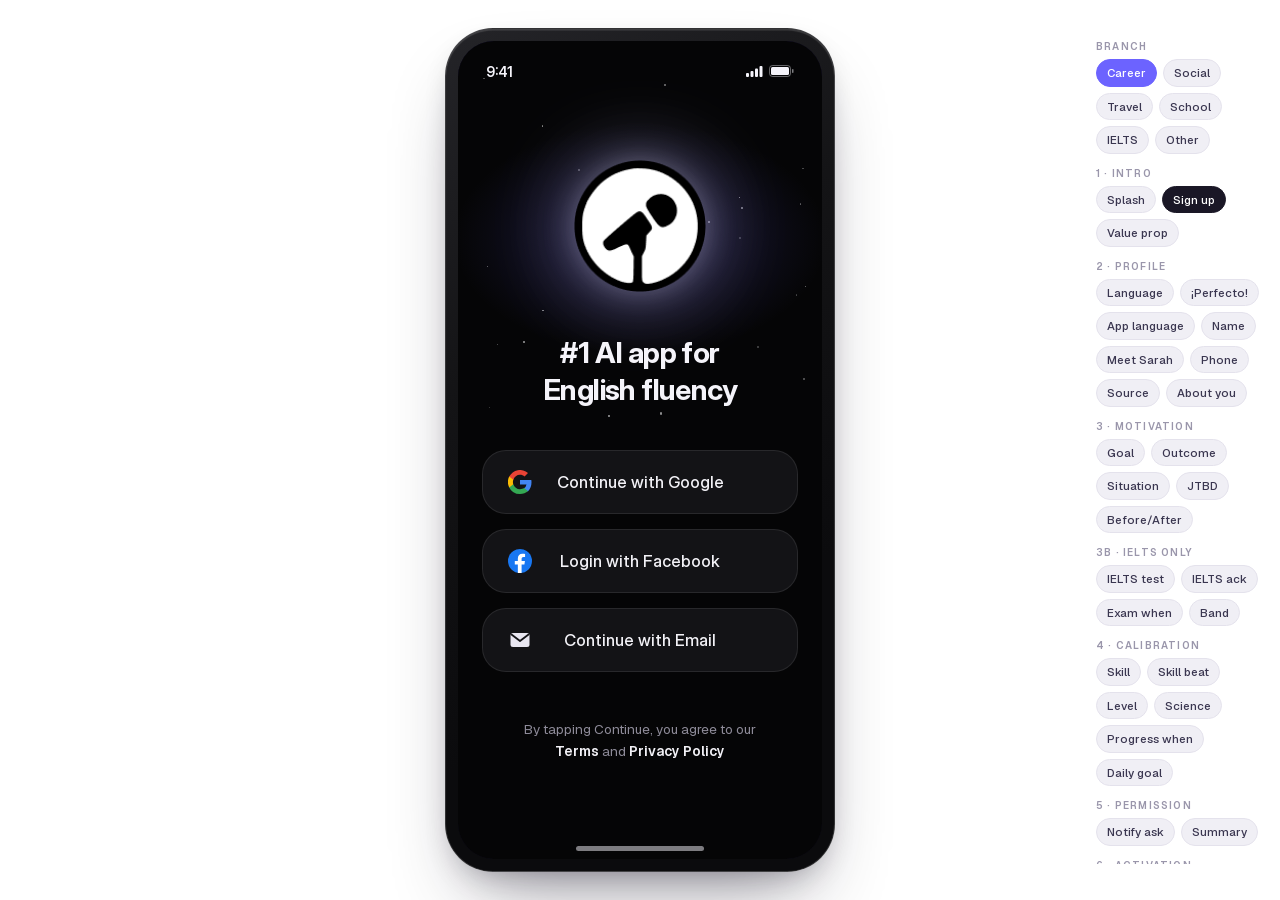
==== index.html @ 49472923 "Add an analysing state for the 5-8s the scoring call takes Impromptu users jumped from the recording" ====
<!DOCTYPE html>
<html lang="en">
<head>
<meta charset="UTF-8">
<meta name="viewport" content="width=device-width, initial-scale=1.0">
<title>Stimuler · Onboarding</title>
<link rel="stylesheet" href="tokens.css">
<style>
/* ================= page + phone shell ================= */
html,body{height:100%;}
body{font-family:var(--font-body);background:#FFFFFF;color:var(--text-hi);display:flex;align-items:center;justify-content:center;min-height:100dvh;padding:22px;-webkit-font-smoothing:antialiased;}
.phone{width:390px;max-width:100%;aspect-ratio:390/844;display:flex;}
.bezel{position:relative;flex:1;background:linear-gradient(150deg,#242428,#141416 34%,#0B0B0D 70%);border:1px solid rgba(255,255,255,.16);border-radius:48px;padding:12px;box-shadow:inset 0 1.5px 1px rgba(255,255,255,.14),0 40px 80px -30px rgba(15,12,30,.45),0 12px 30px -12px rgba(15,12,30,.3);display:flex;overflow:hidden;}
.app{position:relative;flex:1;border-radius:36px;overflow:hidden;background:#0D0B16;}
.app::before{content:"";position:absolute;inset:0;z-index:0;background:radial-gradient(130% 46% at 50% -8%, rgba(108,99,255,.2), transparent 55%),radial-gradient(120% 55% at 50% 112%, rgba(64,53,140,.16), transparent 62%),linear-gradient(180deg,#16122A,#120F22 40%,#0D0B16 100%);}

/* full-screen emotional wash */
@property --wash{syntax:'<color>';inherits:true;initial-value:transparent;}
.app-tint{position:absolute;inset:0;z-index:1;pointer-events:none;opacity:0;--wash:transparent;background:radial-gradient(140% 100% at 50% 30%, var(--wash) 0%, transparent 74%);transition:opacity .6s var(--ease-out),--wash .55s var(--ease-out);}
.app-tint.show{opacity:1;}

/* Aurora · slow-drifting glow blobs behind every screen (indigo family only) */
.aurora{position:absolute;inset:0;z-index:0;overflow:hidden;pointer-events:none;transition:opacity .7s var(--ease-out);}
.app.quiet-bg .aurora{opacity:.28;}
.app.quiet-bg .aurora i{animation-play-state:paused;}
.app.quiet-bg .app-tint{opacity:0!important;}
.aurora i{position:absolute;border-radius:50%;filter:blur(64px);will-change:transform;}
.aurora i:nth-child(1){width:390px;height:390px;left:-130px;top:-100px;background:radial-gradient(circle,rgba(108,99,255,.46),rgba(108,99,255,0) 70%);animation:aur-a 17s ease-in-out infinite alternate;}
.aurora i:nth-child(2){width:350px;height:350px;right:-150px;top:120px;background:radial-gradient(circle,rgba(83,72,232,.46),rgba(83,72,232,0) 70%);animation:aur-b 21s ease-in-out infinite alternate;}
.aurora i:nth-child(3){width:340px;height:340px;left:-140px;top:420px;background:radial-gradient(circle,rgba(155,127,232,.32),rgba(155,127,232,0) 70%);animation:aur-c 25s ease-in-out infinite alternate;}
.aurora i:nth-child(4){width:380px;height:380px;right:-130px;bottom:-160px;background:radial-gradient(circle,rgba(110,143,216,.34),rgba(110,143,216,0) 70%);animation:aur-d 29s ease-in-out infinite alternate;}
@keyframes aur-a{to{transform:translate(95px,180px) scale(1.15)}}
@keyframes aur-b{to{transform:translate(-85px,220px) scale(1.12)}}
@keyframes aur-c{to{transform:translate(130px,-120px) scale(1.2)}}
@keyframes aur-d{to{transform:translate(-100px,-170px) scale(1.16)}}

/* Sarah video band · shared, sits above screens on question steps */
/* video stays fixed; the gradient edge sweeps up to swallow it (exit) or down to reveal it (enter) */
.sarah-band{position:absolute;top:0;left:0;right:0;height:212px;z-index:4;pointer-events:none;
  -webkit-mask-image:linear-gradient(180deg,#000 0%,#000 13%,rgba(0,0,0,.55) 24%,rgba(0,0,0,.18) 32%,transparent 38%);mask-image:linear-gradient(180deg,#000 0%,#000 13%,rgba(0,0,0,.55) 24%,rgba(0,0,0,.18) 32%,transparent 38%);
  -webkit-mask-size:100% 300%;mask-size:100% 300%;
  -webkit-mask-position:0 62%;mask-position:0 62%;
  transition:-webkit-mask-position .9s cubic-bezier(.45,.08,.2,1) .05s,mask-position .9s cubic-bezier(.45,.08,.2,1) .05s;}
.app.sarah-on .sarah-band{-webkit-mask-position:0 0;mask-position:0 0;}
.app:not(.sarah-on) .sarah-band{z-index:1;}
.app.band-off .sarah-band{opacity:0;transition:opacity .28s var(--ease-out);}
.sarah-band video{position:absolute;inset:0;width:100%;height:100%;object-fit:cover;object-position:50% 30%;transition:opacity .4s var(--ease-out);}
.sarah-band #svWrite{opacity:0;}
.sarah-band.writing #svWrite{opacity:1;}
.fs.has-sarah{padding-top:212px;}

.backbtn{position:absolute;top:54px;left:16px;z-index:70;width:36px;height:36px;border-radius:50%;
  background:rgba(9,7,18,.5);border:1px solid rgba(255,255,255,.22);display:grid;place-items:center;color:#EDECF4;
  backdrop-filter:blur(12px);-webkit-backdrop-filter:blur(12px);transition:transform var(--dur-fast) var(--ease-out);}
.backbtn svg{width:18px;height:18px;}
/* room for the back button on screens without Sarah's band above the content */
#app.back-on .fs:not(.has-sarah){padding-top:98px;}
#app.back-on #ack .ack-head{margin-top:92px;}
#app.back-on #plan{padding:0;}          /* the scroll container owns the clearance, not the section */
#app.back-on #plan .plan-scroll{padding-top:104px;}
.backbtn:active{transform:scale(.9);}
.statusbar{position:absolute;top:0;left:0;right:0;height:46px;z-index:40;display:flex;align-items:center;justify-content:space-between;padding:14px 28px 0;font-family:var(--font-display);font-weight:600;font-size:14px;pointer-events:none;color:var(--text-hi);}
.sb-r{display:flex;align-items:center;gap:6px;}
.home-ind{position:absolute;bottom:8px;left:50%;transform:translateX(-50%);width:128px;height:5px;border-radius:3px;background:rgba(245,244,250,.5);z-index:40;}

/* ================= screen router ================= */
.screen{position:absolute;inset:0;z-index:2;display:flex;flex-direction:column;padding:58px 26px 30px;opacity:0;transform:scale(.992);pointer-events:none;transition:opacity .5s var(--ease-out),transform .5s var(--ease-out);overflow:hidden;}
.screen.is-active{opacity:1;transform:scale(1);pointer-events:auto;z-index:3;}
.screen.is-past{opacity:0;transform:scale(1.008);transition-duration:.28s;}
#bridge.is-active > *{animation:rise .55s var(--ease-out) both;}
#bridge.is-active > *:nth-child(2){animation-delay:.08s}
@keyframes rise{from{opacity:0;transform:translateY(16px)}to{opacity:1;transform:translateY(0)}}
.grow{flex:1;}
.cta{display:flex;flex-direction:column;gap:10px;}

/* ================= HERO: video splash → text beats → get-started ================= */
#hero{padding:0;}
.splash-vid{position:absolute;inset:0;z-index:20;background:#000;transition:opacity .55s var(--ease-out);}
.splash-vid video{width:100%;height:100%;object-fit:cover;display:block;}
.splash-vid .wm-patch{position:absolute;left:0;right:0;bottom:0;height:12%;background:#000;}
.splash-vid.gone{opacity:0;pointer-events:none;}

/* text beats */
.beat{position:absolute;inset:0;z-index:6;display:flex;align-items:center;justify-content:center;padding:0 34px;text-align:center;pointer-events:none;}
.beat p{font-family:var(--font-display);font-weight:600;font-size:26px;line-height:1.3;letter-spacing:-.02em;color:var(--text-hi);text-wrap:balance;}
.beat .w{display:inline-block;opacity:0;filter:blur(6px);transform:translateY(14px);}
.beat.play .w{animation:wIn .58s var(--ease-out) forwards;}
.beat.out .w{animation:wOut .44s var(--ease-out) forwards;}
@keyframes wIn{to{opacity:1;filter:blur(0);transform:translateY(0)}}
@keyframes wOut{from{opacity:1;filter:blur(0);transform:translateY(0)}to{opacity:0;filter:blur(5px);transform:translateY(-9px)}}
.beat .soft{color:var(--text-mid);}
.beat .em{color:var(--indigo-300);}

/* get-started — Brainrot two-zone sectioning, dark-mode:
   atmosphere (feature-tinted glow) above · elevated curved sheet below,
   split by a curved horizon with a feature-colored rim light */
.gs{position:absolute;inset:0;z-index:5;display:flex;flex-direction:column;align-items:center;padding:52px 0 0;opacity:0;pointer-events:none;transition:opacity .3s var(--ease-out);}
.gs.on{opacity:1;pointer-events:auto;}
.gs > *{opacity:0;transform:translateY(18px);transition:opacity .5s var(--ease-out),transform .55s var(--ease-out);}
.gs.on > *{opacity:1;transform:translateY(0);}
.gs.on > *:nth-child(2){transition-delay:.09s}
.gs-demo{flex:1;min-height:0;width:100%;display:grid;align-items:start;justify-items:center;padding:6px 26px 0;position:relative;z-index:3;margin-bottom:-16px;}
.orbit{position:relative;height:100%;max-height:400px;aspect-ratio:886/1812;}
/* each prototype rides the horizon's circle: pivot far below = semicircular sweep */
.orbit .vwrap{position:absolute;inset:0;border-radius:30px;overflow:hidden;background:#000;
  box-shadow:0 34px 48px -18px rgba(0,0,0,.9),0 0 54px -14px var(--indigo-glow);
  transform-origin:50% 330%;
  transform:rotate(15deg);opacity:0;
  transition:transform .62s var(--ease-out),opacity .45s var(--ease-out);
  will-change:transform,opacity;}
.orbit .vwrap.on{transform:rotate(0);opacity:1;}
.orbit .vwrap.off{transform:rotate(-15deg);opacity:0;}
.orbit video{position:absolute;inset:0;width:100%;height:100%;object-fit:cover;}
/* the grounded sheet — taller, embracing the mockup */
.gs-sheet{position:relative;width:100%;z-index:2;min-height:308px;padding:34px 26px 46px;display:flex;flex-direction:column;align-items:center;}
.gs-sheet .curve{position:absolute;left:-14%;right:-14%;top:0;bottom:0;z-index:-1;
  border-radius:50% 50% 0 0 / 108px 108px 0 0;
  background:linear-gradient(180deg,#1C1828 0%,#141020 46%,#0E0B18 100%);
  border-top:1px solid var(--rim,rgba(139,132,255,.4));
  box-shadow:0 -30px 70px -26px var(--rimglow,rgba(108,99,255,.3));
  transition:border-color .5s var(--ease-out),box-shadow .5s var(--ease-out);
  will-change:transform;}
.gs-sheet.pulse .curve{animation:curveDip .65s var(--ease-out);}
@keyframes curveDip{0%{transform:translateY(0)}38%{transform:translateY(13px)}100%{transform:translateY(0)}}
.gs-dots{display:flex;gap:6px;justify-content:center;margin-bottom:16px;}
.gs-dots .dot{width:7px;height:7px;border-radius:var(--r-pill);background:rgba(255,255,255,.2);transition:width .3s var(--ease-out),background .3s;cursor:pointer;}
.gs-dots .dot.on{width:22px;background:var(--fc,var(--gold-500));}
.gs-txt{text-align:center;min-height:100px;margin-bottom:22px;transition:opacity .22s var(--ease-out),transform .22s var(--ease-out);}
.gs-txt.swap{opacity:0;transform:translateY(7px);}
.gs-label{font-family:var(--font-display);font-weight:600;font-size:15.5px;color:var(--fc,var(--indigo-300));}
.gs-head{margin-top:14px;font-family:var(--font-display);font-weight:600;font-size:30px;line-height:1.18;letter-spacing:-.02em;color:var(--text-hi);text-wrap:balance;}
.gs-head b{color:var(--fc,var(--indigo-300));}
.gs-sheet .btn{width:100%;margin-top:auto;}

/* ================= SIGNUP — Figma 8303:53834 ================= */
#signup{padding:0;background:#050506;}
#signup .stars{position:absolute;inset:0;pointer-events:none;}
#signup .stars i{position:absolute;border-radius:50%;background:#fff;animation:tw 3.4s ease-in-out infinite;}
@keyframes tw{0%,100%{opacity:.55}50%{opacity:.15}}
#signup .arc{position:absolute;top:0;left:0;width:100%;height:52%;pointer-events:none;}
.su-hero{position:absolute;top:14.5%;left:50%;transform:translateX(-50%);width:132px;height:132px;}
.su-hero img{width:100%;height:100%;filter:drop-shadow(0 0 44px rgba(180,170,255,.38)) drop-shadow(0 0 14px rgba(255,255,255,.28));}
.su-title{position:absolute;top:36%;left:0;right:0;text-align:center;font-family:var(--font-display);font-weight:700;font-size:29px;line-height:1.26;letter-spacing:-.02em;color:#F5F4FA;padding:0 30px;text-wrap:balance;}
.su-btns{position:absolute;left:24px;right:24px;top:50%;display:flex;flex-direction:column;gap:15px;}
.sso2{position:relative;display:flex;align-items:center;justify-content:center;min-height:64px;border-radius:24px;background:#131316;border:1px solid rgba(255,255,255,.09);font-family:var(--font-display);font-weight:500;font-size:16.5px;color:#F2F1F6;transition:transform .14s var(--ease-out),background .14s;}
.sso2:active{transform:scale(.98);background:#1a1a1e;}
.sso2 .ic{position:absolute;left:24px;width:26px;height:26px;display:grid;place-items:center;}
.sso2 .ic svg{width:24px;height:24px;}
.su-terms{position:absolute;left:0;right:0;top:calc(50% + 268px);text-align:center;font-size:13.5px;color:#8E8B99;line-height:1.65;}
.su-terms b{color:#F2F1F6;font-weight:600;}

/* ================= questionnaire (glass over aurora) ================= */
.fs{padding:64px 24px 28px;
  background:
    radial-gradient(85% 42% at 12% -6%, rgba(108,99,255,.15), transparent 62%),
    radial-gradient(70% 38% at 108% 26%, rgba(155,127,232,.10), transparent 62%),
    radial-gradient(80% 40% at 50% 112%, rgba(83,72,232,.12), transparent 60%);}
.fs .fprog{margin-bottom:26px;}
.fs .fq{font-family:var(--font-display);font-weight:600;font-size:25px;line-height:1.22;letter-spacing:-.02em;text-wrap:balance;}
.fs .fq em{font-style:normal;color:var(--indigo-300);}
.fs .fsub{margin-top:8px;font-size:14px;line-height:1.5;color:var(--text-mid);}
.fs .opts{margin-top:22px;display:flex;flex-direction:column;gap:10px;overflow-y:auto;padding-bottom:8px;scrollbar-width:none;}
.fs .opts::-webkit-scrollbar{display:none;}
/* uniform glass options: same height everywhere, bare inline icons */
.fs .opt{flex:none;min-height:58px;padding:0 16px;gap:12px;
  background:rgba(255,255,255,.12);
  backdrop-filter:blur(26px) saturate(1.3);-webkit-backdrop-filter:blur(26px) saturate(1.3);
  border:1px solid rgba(255,255,255,.15);border-radius:18px;}
.fs .opt .t-option{font-size:15.5px;white-space:nowrap;font-weight:500;color:#EDECF4;}
.fs .opt.is-selected{background:linear-gradient(180deg,#FFFFFF,#EDEBF6);border-color:#FFFFFF;}
.fs .opt.is-selected .qic svg{color:#0D0B16;}
.fs .opt.is-selected .t-option{color:#0D0B16;}
.fs .field{background:rgba(255,255,255,.12);backdrop-filter:blur(26px);-webkit-backdrop-filter:blur(26px);border-color:rgba(255,255,255,.16);}
.qic{width:26px;height:26px;display:grid;place-items:center;flex:none;}
.qic svg{width:22px;height:22px;color:var(--text-hi);}
.ab-block{margin-top:24px;}
.ab-lab{display:block;margin-bottom:10px;font-family:var(--font-body);font-weight:600;font-size:11.5px;
  letter-spacing:.12em;text-transform:uppercase;color:var(--text-low);}
.ab-row{display:flex;flex-wrap:wrap;gap:9px;}
.chip2{display:inline-flex;align-items:center;min-height:46px;padding:0 16px;border-radius:999px;
  font-family:var(--font-display);font-weight:500;font-size:15px;color:var(--text-hi);cursor:pointer;
  background:rgba(255,255,255,.06);border:1.5px solid var(--stroke);
  transition:transform var(--dur-fast) var(--ease-out),background var(--dur-base) var(--ease-out),border-color var(--dur-base) var(--ease-out);}
.chip2:active{transform:scale(.96);}
.chip2.on{background:linear-gradient(180deg,#FFFFFF,#EDEBF6);border-color:#FFFFFF;color:#0D0B16;font-weight:600;}
#q3.is-active .ab-block{animation:compIn .5s var(--ease-out) .28s backwards;}
#q3.is-active .ab-block+.ab-block{animation-delay:.4s;}
.fs .chips{margin-top:22px;display:flex;flex-wrap:wrap;gap:10px;}
.fs .field{margin-top:22px;}
.fs .fcta{margin-top:auto;padding-top:16px;display:flex;flex-direction:column;}
.fs .fcta .btn{width:100%;}
.fs .skip{margin-top:10px;align-self:center;background:none;color:var(--text-mid);font-weight:500;font-size:14px;padding:8px 16px;}
.fs .skip:active{color:var(--text-hi);}
/* staged entrance: progress bar → question → options one by one → CTA */
@keyframes compIn{from{opacity:0;transform:translateY(16px)}}
.fs.is-active .fprog{animation:compIn .45s var(--ease-out) .05s backwards;}
.fs.is-active .fq{animation:compIn .5s var(--ease-out) .16s backwards;}
.fs.is-active .fsub{animation:compIn .5s var(--ease-out) .24s backwards;}
.fs.is-active .field{animation:compIn .5s var(--ease-out) .3s backwards;}
.fs.is-active .ctx-visual{animation:compIn .55s var(--ease-out) .26s backwards;}
.fs.is-active .opts>*,.fs.is-active .chips>*{animation:compIn .45s var(--ease-out) .96s backwards;}
.fs.is-active .opts>*:nth-child(1),.fs.is-active .chips>*:nth-child(1){animation-delay:.3s}
.fs.is-active .opts>*:nth-child(2),.fs.is-active .chips>*:nth-child(2){animation-delay:.36s}
.fs.is-active .opts>*:nth-child(3),.fs.is-active .chips>*:nth-child(3){animation-delay:.42s}
.fs.is-active .opts>*:nth-child(4),.fs.is-active .chips>*:nth-child(4){animation-delay:.48s}
.fs.is-active .opts>*:nth-child(5),.fs.is-active .chips>*:nth-child(5){animation-delay:.54s}
.fs.is-active .opts>*:nth-child(6),.fs.is-active .chips>*:nth-child(6){animation-delay:.6s}
.fs.is-active .opts>*:nth-child(7),.fs.is-active .chips>*:nth-child(7){animation-delay:.66s}
.fs.is-active .opts>*:nth-child(8),.fs.is-active .chips>*:nth-child(8){animation-delay:.72s}
.fs.is-active .opts>*:nth-child(9),.fs.is-active .chips>*:nth-child(9){animation-delay:.78s}
.fs.is-active .opts>*:nth-child(10),.fs.is-active .chips>*:nth-child(10){animation-delay:.84s}
.fs.is-active .opts>*:nth-child(11),.fs.is-active .chips>*:nth-child(11){animation-delay:.9s}
.fs.is-active .opts>*:nth-child(12),.fs.is-active .chips>*:nth-child(12){animation-delay:.96s}
.fs.is-active .fcta{animation:compIn .5s var(--ease-out) .44s backwards;}
.phone-row{margin-top:22px;display:flex;gap:10px;}
.cc{flex:none;display:flex;align-items:center;gap:7px;min-height:56px;padding:0 14px;background:rgba(255,255,255,.12);backdrop-filter:blur(26px);-webkit-backdrop-filter:blur(26px);border:1.5px solid rgba(255,255,255,.16);border-radius:var(--r-md);font-family:var(--font-body);font-size:16px;color:var(--text-hi);}
.cc .fl{font-size:19px;line-height:1;}
.phone-row .field{margin-top:0;flex:1;}
.wa-chip{margin-top:14px;display:inline-flex;align-items:center;gap:8px;align-self:flex-start;padding:8px 13px;border-radius:var(--r-pill);background:rgba(67,214,160,.08);border:1px solid rgba(67,214,160,.28);font-size:12.5px;font-weight:500;color:#7FD6AA;}
.wa-chip svg{width:16px;height:16px;flex:none;}
.opt .flag{font-size:22px;line-height:1;width:28px;text-align:center;flex:none;}

/* ================= ack (me+ proof wall · Concept A) ================= */
#ack{padding:64px 0 28px;align-items:center;text-align:center;}
#ack .ack-head{margin-top:46px;padding:0 30px;font-family:var(--font-display);font-weight:700;font-size:34px;line-height:1.15;letter-spacing:-.025em;text-wrap:balance;}
#ack .awards{flex:0 0 auto;margin-top:auto;display:flex;flex-direction:column;justify-content:center;gap:22px;padding:8px 0;}
#ack .award{display:flex;align-items:center;justify-content:center;gap:14px;}
#ack .lau{width:34px;height:68px;}
#ack .award.big .lau{width:42px;height:84px;}
#ack .lau.rt{transform:scaleX(-1);}
#ack .aw-mid{text-align:center;min-width:150px;}
#ack .w-stars{color:var(--gold-500);font-size:14px;letter-spacing:3px;}
#ack .aw-num{margin-top:4px;font-family:var(--font-display);font-weight:700;font-size:32px;letter-spacing:-.02em;font-variant-numeric:tabular-nums;}
#ack .award.big .aw-num{font-size:40px;}
#ack .aw-lab{margin-top:5px;font-size:11.5px;font-weight:600;letter-spacing:.08em;text-transform:uppercase;color:var(--gold-300);line-height:1.5;}
.ack-stmt{margin:auto auto;width:100%;max-width:320px;text-align:center;font-size:14.5px;line-height:1.6;color:var(--text-mid);border-radius:18px;padding:16px 18px;background:rgba(255,255,255,.055);border:1px solid rgba(255,255,255,.10);box-shadow:inset 0 1px 0 rgba(255,255,255,.06);}
.ack-stmt b{color:var(--text-hi);font-weight:600;}
#ack.is-active .ack-stmt{animation:compIn .55s var(--ease-out) 1.15s backwards;}
#ack .aw-logo{display:block;margin:0 auto 2px;width:28px;height:30px;}
#ack.is-active .ack-head{animation:compIn .5s var(--ease-out) .12s backwards;}
#ack.is-active .award .lau{animation:awEl .48s var(--ease-out) both;}
#ack.is-active .award .lau.rt{animation-name:awElR;}
#ack.is-active .w-stars,#ack.is-active .aw-num,#ack.is-active .aw-logo{animation:awEl .48s var(--ease-out) both;}
#ack.is-active .aw-lab{animation:awLab .38s var(--ease-out) both;}
#ack.is-active .award:nth-child(1) .lau{animation-delay:.26s}
#ack.is-active .award:nth-child(1) .w-stars,#ack.is-active .award:nth-child(1) .aw-num{animation-delay:.35s}
#ack.is-active .award:nth-child(1) .aw-lab{animation-delay:.44s}
#ack.is-active .award:nth-child(2) .lau{animation-delay:.54s}
#ack.is-active .award:nth-child(2) .aw-num{animation-delay:.63s}
#ack.is-active .award:nth-child(2) .aw-lab{animation-delay:.72s}
#ack.is-active .award:nth-child(3) .lau{animation-delay:.82s}
#ack.is-active .award:nth-child(3) .aw-logo{animation-delay:.91s}
#ack.is-active .award:nth-child(3) .aw-lab{animation-delay:1s}
#ack.is-active .tmar{animation:compIn .5s var(--ease-out) 1.15s backwards;}
#ack.is-active .fcta{animation:compIn .5s var(--ease-out) 1.25s backwards;}
@keyframes awEl{from{opacity:0;transform:translateY(12px) scale(.88)}to{opacity:1;transform:none}}
@keyframes awElR{from{opacity:0;transform:scaleX(-1) translateY(12px) scale(.88)}to{opacity:1;transform:scaleX(-1)}}
@keyframes awLab{from{opacity:0;transform:translateY(8px)}to{opacity:1;transform:none}}
/* testimonial marquee */
#ack .tmar{margin:auto 0;}
#ack.is-active .tmar{animation:compIn .55s var(--ease-out) 1.15s backwards;}
.tmar{width:100%;overflow:hidden;margin-bottom:18px;-webkit-mask-image:linear-gradient(90deg,transparent,#000 8%,#000 92%,transparent);mask-image:linear-gradient(90deg,transparent,#000 8%,#000 92%,transparent);}
.tmar .trow{display:flex;gap:12px;width:max-content;animation:mar 26s linear infinite;}
@keyframes mar{from{transform:translateX(0)}to{transform:translateX(-50%)}}
.tcard{width:238px;min-height:132px;flex:none;display:flex;flex-direction:column;background:var(--surface-1);border:1px solid var(--stroke);border-radius:16px;padding:16px;text-align:left;}
.tcard .tc-top{display:flex;justify-content:space-between;align-items:center;font-size:11px;color:var(--text-mid);}
.tcard .tc-stars{color:var(--gold-500);font-size:11px;letter-spacing:1.5px;}
.tcard .tc-t{margin-top:7px;font-family:var(--font-display);font-weight:600;font-size:13px;color:var(--text-hi);}
.tcard .tc-b{margin-top:6px;font-size:12.5px;line-height:1.55;color:var(--text-mid);}
#ack .fcta{width:100%;padding:0 24px;}
#ack .fcta .btn{width:100%;}

/* ================= context beats + phase A extras ================= */
.fs.ctx{align-items:center;text-align:center;}
.fs.ctx .fq{text-align:center;}
.fs.ctx .fsub{max-width:32ch;margin-left:auto;margin-right:auto;}
.ctx-visual{flex:1;min-height:0;width:100%;display:flex;flex-direction:column;align-items:center;justify-content:center;gap:14px;padding:14px 0;}
.fs .fcta{width:100%;}
/* stat beat bars */
.statbars{display:flex;align-items:flex-end;gap:26px;height:150px;}
.statbars .col{display:flex;flex-direction:column;align-items:center;gap:8px;height:100%;justify-content:flex-end;}
.statbars .bar{width:58px;border-radius:12px 12px 4px 4px;}
.statbars .b1{background:rgba(255,255,255,.14);}
.statbars .b2{background:linear-gradient(180deg,var(--indigo-300),var(--indigo-600));box-shadow:0 10px 30px -12px var(--indigo-glow);}
.statbars .blab{font-size:11.5px;color:var(--text-mid);}
/* skill beat — one number, and the topics land in a pile you can push around */
#ctxfeat{padding-top:78px;}
#app.back-on #ctxfeat{padding-top:118px;}
.sk-head{position:relative;z-index:1;flex:1;min-height:0;display:flex;flex-direction:column;align-items:center;
  justify-content:center;width:100%;text-align:center;padding-top:76px;}
.sk-head::before{content:'';position:absolute;left:50%;top:calc(50% + 38px);width:min(112vw,460px);aspect-ratio:1;
  transform:translate(-50%,-50%);border-radius:50%;pointer-events:none;z-index:0;
  background:radial-gradient(circle,
    rgba(129,116,255,.42) 0%, rgba(108,99,255,.24) 30%, rgba(90,80,220,.10) 52%, transparent 72%);}
.sk-head > *{position:relative;z-index:1;}
.sk-title{margin:0 0 0 -8px;align-self:flex-start;text-align:left;max-width:19ch;font-family:var(--font-display);font-weight:600;
  font-size:29px;line-height:1.2;letter-spacing:-.02em;color:var(--text-hi);}
.sk-title em{font-style:normal;color:var(--indigo-300);}
.sk-lead{margin:0;font-family:var(--font-display);font-weight:600;font-size:12px;
  letter-spacing:.14em;text-transform:uppercase;color:var(--gold-300);}
.sk-num{margin-top:2px;font-family:var(--font-display);font-weight:700;font-size:92px;line-height:1.02;
  letter-spacing:-.05em;color:var(--text-hi);font-variant-numeric:tabular-nums;}
.sk-unit{margin:8px 0 0;font-size:14.5px;line-height:1.45;color:var(--text-mid);max-width:25ch;}
.pillbox{position:relative;z-index:3;flex:0 0 262px;align-self:stretch;margin:0 -26px -6px;overflow:visible;touch-action:none;}
.pill{position:absolute;left:0;top:0;display:inline-flex;align-items:center;white-space:nowrap;
  padding:9px 15px;border-radius:999px;font-size:13.5px;line-height:1.15;color:var(--text-hi);
  background:rgba(255,255,255,.085);border:1px solid rgba(255,255,255,.17);
  -webkit-backdrop-filter:blur(16px) saturate(1.3);backdrop-filter:blur(16px) saturate(1.3);
  box-shadow:inset 0 1px 0 rgba(255,255,255,.16), 0 8px 20px -10px rgba(0,0,0,.7);
  will-change:transform;cursor:grab;user-select:none;opacity:0;
  transition:background .18s var(--ease-out),border-color .18s var(--ease-out),box-shadow .18s var(--ease-out);}
.pill.placed{opacity:1;}
.pill:active{background:rgba(108,99,255,.32);border-color:rgba(169,161,255,.8);color:#fff;
  box-shadow:inset 0 1px 0 rgba(255,255,255,.3), 0 0 0 1px rgba(139,132,255,.45),
             0 0 30px rgba(108,99,255,.6);cursor:grabbing;}
#ctxfeat.is-active .sk-title{animation:compIn .5s var(--ease-out) .08s backwards;}
#ctxfeat.is-active .sk-lead{animation:compIn .45s var(--ease-out) .22s backwards;}
#ctxfeat.is-active .sk-num{animation:compIn .5s var(--ease-out) .3s backwards;}
#ctxfeat.is-active .sk-unit{animation:compIn .45s var(--ease-out) .42s backwards;}

/* level beat */
#ctxsci{padding-top:70px;}
#ctxsci .fq em{font-style:normal;color:var(--indigo-300);}
#ctxsci{padding-top:78px;}
#app.back-on #ctxsci{padding-top:118px;}
.lv-title{margin:0;font-family:var(--font-display);font-weight:600;font-size:24px;line-height:1.28;
  letter-spacing:-.015em;color:var(--text-hi);text-align:left;}
.lv-title em{font-style:normal;color:var(--indigo-300);}
#ctxsci .ctx-visual{flex:0 0 auto;justify-content:flex-start;padding-top:22px;gap:0;}
.lvl-card{width:100%;border-radius:22px;padding:16px 18px 14px;background:#141127;
  border:1px solid rgba(255,255,255,.10);box-shadow:inset 0 1px 0 rgba(255,255,255,.06);}
.lvl-title{text-align:center;font-family:var(--font-display);font-weight:600;font-size:13px;
  letter-spacing:.06em;text-transform:uppercase;color:var(--text-low);}
.lvl-plot{position:relative;margin-top:14px;}
.lvl-arc{position:absolute;left:0;top:0;width:100%;height:auto;pointer-events:none;}
.la-path{fill:none;stroke:var(--indigo-300);stroke-width:2.2;stroke-linecap:round;}
.la-head{fill:var(--indigo-300);}
.lvl-gain{position:absolute;left:50%;top:-2px;transform:translateX(-50%);padding:5px 11px;border-radius:999px;
  font-family:var(--font-display);font-weight:600;font-size:11.5px;white-space:nowrap;
  background:rgba(108,99,255,.2);border:1px solid rgba(108,99,255,.45);color:var(--indigo-300);}
.lvl-cols{padding-top:70px;display:grid;grid-template-columns:1fr 1fr;gap:16px;align-items:end;}
.lvl-col{display:flex;flex-direction:column;align-items:center;gap:7px;}
.lvl-col b{font-family:var(--font-display);font-weight:700;font-size:32px;letter-spacing:-.02em;color:var(--text-hi);}
.lvl-bar{width:100%;border-radius:12px 12px 6px 6px;transition:height .6s var(--ease-out);}
.lvl-bar.b-now{background:rgba(255,255,255,.09);border:1px solid rgba(255,255,255,.08);}
.lvl-bar.b-now.uneven{background:repeating-linear-gradient(-45deg,
  rgba(255,255,255,.13) 0 7px, rgba(255,255,255,.04) 7px 14px);}
.lvl-bar.b-goal{background:linear-gradient(180deg,var(--indigo-400),var(--indigo-700));
  box-shadow:0 12px 30px -14px var(--indigo-glow);}
.lvl-tag{font-family:var(--font-display);font-weight:600;font-size:11.5px;}
.lvl-tag.before{color:var(--text-low);}
.lvl-tag.after{color:var(--indigo-300);}
.lvl-sub{font-size:10.5px;line-height:1.3;color:var(--text-low);min-height:0;}
#ctxsci .so-row{margin-top:auto;padding-top:22px;}
#ctxsci .sp-src{margin-top:16px;align-self:center;color:var(--text-low);border-bottom-color:rgba(255,255,255,.18);}
#ctxsci.is-active .lv-title{animation:compIn .5s var(--ease-out) .08s backwards;}
#ctxsci.is-active .lvl-card{animation:compIn .55s var(--ease-out) .24s backwards;}
#ctxsci.is-active .la-path{stroke-dasharray:1;stroke-dashoffset:1;animation:pgDraw 1.1s var(--ease-out) .95s forwards;}
#ctxsci.is-active .la-head,#ctxsci.is-active .lvl-gain{opacity:0;animation:pgFade .4s var(--ease-out) 1.65s forwards;}
#ctxsci.is-active .so-row{animation:compIn .5s var(--ease-out) 1.9s backwards;}
#ctxsci.is-active .lvl-card{animation:compIn .6s var(--ease-out) .3s backwards;}
#ctxsci.is-active .lvl-bar{transform-origin:bottom;animation:lvlGrow .7s var(--ease-out) .6s backwards;}
@keyframes lvlGrow{from{transform:scaleY(.1);opacity:0}to{transform:scaleY(1);opacity:1}}
#ctxfeat.is-active .sko-card{animation:compIn .55s var(--ease-out) .3s backwards;}
#ctxfeat.is-active .sko-testi{animation:compIn .55s var(--ease-out) .45s backwards;}
  background:radial-gradient(circle at 40% 32%,rgba(139,132,255,.22),rgba(108,99,255,.07));
  border:1.5px solid rgba(139,132,255,.4);box-shadow:0 0 46px -8px var(--indigo-glow);margin-bottom:24px;}
/* value proposition: text beats, then the prototype carousel */
#valueprop{padding-top:0;justify-content:center;}
.vp-beats{position:absolute;inset:0;display:grid;place-items:center;padding:0 30px;text-align:center;
  pointer-events:none;z-index:6;transition:opacity .5s var(--ease-out);}
.vp-beats.gone{opacity:0;}
.vp-stage{flex:1;min-height:0;width:100%;display:flex;flex-direction:column;align-items:center;
  justify-content:center;opacity:0;transition:opacity .55s var(--ease-out);}
.vp-stage.on{opacity:1;}
/* the device frame is CSS, so every clip is framed identically */
.vp-phone{position:relative;flex:none;width:min(80%,232px);aspect-ratio:520/1085;
  border-radius:30px;overflow:hidden;background:#08070F;
  border:2px solid rgba(255,255,255,.14);
  box-shadow:0 30px 64px -18px rgba(0,0,0,.95), 0 0 52px -16px rgba(108,99,255,.5),
             inset 0 1px 0 rgba(255,255,255,.14);}
.vp-vid{position:absolute;inset:0;width:100%;height:100%;object-fit:cover;object-position:50% 0;
  opacity:0;transform:translateX(46%);pointer-events:none;
  transition:opacity .34s var(--ease-out), transform .52s cubic-bezier(.32,.72,.28,1);}
.vp-vid.on{opacity:1;transform:translateX(0);}
.vp-vid.out{opacity:0;transform:translateX(-46%);}
#vpHead{transition:opacity .28s var(--ease-out);}
#vpHead.swap{opacity:0;}
.vp-dots{display:flex;gap:6px;margin-top:22px;}
.vp-dots .dot{width:6px;height:6px;border-radius:50%;background:rgba(255,255,255,.22);
  transition:all .3s var(--ease-out);cursor:pointer;}
.vp-dots .dot.on{width:20px;border-radius:3px;background:var(--indigo-400);}
.vp-head{margin:16px 0 0;max-width:28ch;min-height:58px;display:flex;align-items:center;
  justify-content:center;text-align:center;font-family:var(--font-display);font-weight:600;
  font-size:23px;line-height:1.28;letter-spacing:-.015em;color:var(--text-hi);}
#valueprop .fcta{padding-top:16px;}
/* outcome beat — Sarah sets it up, the curve proves it, the claim lands after */
#ctxout{padding-top:78px;}
#app.back-on #ctxout{padding-top:118px;}
.so-row{display:flex;align-items:stretch;gap:11px;margin-top:auto;padding-top:24px;}
.so-av{flex:none;width:66px;min-height:78px;border-radius:14px;overflow:hidden;
  border:1px solid rgba(255,255,255,.14);background:rgba(255,255,255,.05);}
.so-av img{width:100%;height:100%;object-fit:cover;display:block;}
.so-bubble{position:relative;margin:0;flex:1;display:flex;align-items:center;
  padding:12px 15px;border-radius:14px;min-height:78px;
  background:#1B1834;border:1px solid rgba(255,255,255,.13);
  font-size:13.5px;line-height:1.5;color:var(--text-hi);text-align:left;}
.so-bubble::before{content:'';position:absolute;left:-7px;top:50%;width:14px;height:14px;
  margin-top:-7px;transform:rotate(45deg);background:#1B1834;border-bottom-left-radius:3px;
  border-left:1px solid rgba(255,255,255,.13);border-bottom:1px solid rgba(255,255,255,.13);}
#ctxout .ctx-visual{justify-content:flex-start;flex:none;padding:0;}
.out-card{position:relative;width:100%;border-radius:22px;overflow:hidden;padding:14px 10px 10px;
  background:
    radial-gradient(112% 84% at 58% 74%, rgba(108,99,255,.32), rgba(108,99,255,.06) 58%, transparent 78%),
    linear-gradient(158deg, rgba(255,255,255,.07), rgba(255,255,255,.02));
  border:1px solid rgba(255,255,255,.15);
  box-shadow:inset 0 1px 0 rgba(255,255,255,.12), inset 0 -22px 46px -20px rgba(108,99,255,.35),
             0 22px 50px -26px rgba(0,0,0,.8);}
.out-svg{display:block;width:100%;height:auto;}
.out-line{fill:none;stroke:var(--indigo-300);stroke-width:3.4;stroke-linecap:round;}
.out-d{fill:#CFCAFF;transform-box:fill-box;transform-origin:center;}
.out-sweep{transform-box:fill-box;transform-origin:left;}
/* labels sit clear of the curve, never on a dot and never over the line */
.out-mark{position:absolute;padding:5px 10px;border-radius:9px;background:rgba(18,15,36,.72);
  border:1px solid rgba(255,255,255,.10);backdrop-filter:blur(6px);color:var(--text-hi);
  font-family:var(--font-display);font-weight:600;font-size:11px;white-space:nowrap;}
.out-mark.m1{left:3%;top:82%;}
.out-mark.m2{left:38%;top:52%;transform:translate(-50%,-100%);}
.out-mark.m3{left:82%;top:12%;transform:translate(-50%,-100%);}
.out-badge{position:absolute;right:12px;bottom:12px;width:106px;height:106px;border-radius:50%;
  background:radial-gradient(circle at 42% 30%,#FFFFFF,#EFEDF6);border:none;
  display:grid;place-items:center;align-content:center;gap:1px;
  box-shadow:0 16px 38px -12px rgba(8,6,20,.75), 0 0 0 1px rgba(255,255,255,.5);}
.out-badge .ob-attr{font-family:var(--font-display);font-weight:600;font-size:8.5px;letter-spacing:.09em;text-transform:uppercase;color:#5348E8;}
.out-badge .ob-key{font-size:10.5px;color:#5B5670;}
.out-badge b{font-family:var(--font-display);font-weight:700;font-size:24px;letter-spacing:-.02em;color:#100D22;}
/* the claim, after the evidence */
.out-stat{margin:0 0 20px;font-family:var(--font-display);font-weight:600;font-size:21px;line-height:1.3;
  letter-spacing:-.012em;color:var(--text-hi);text-align:left;}
.out-stat em{font-style:normal;color:var(--indigo-300);}
.out-src{margin-top:12px;text-align:left;font-size:11.5px;line-height:1.5;color:var(--text-low);}
#ctxout.is-active .out-stat{animation:compIn .48s var(--ease-out) .06s backwards;}
#ctxout.is-active .out-card{animation:compIn .5s var(--ease-out) .16s backwards;}
/* the line draws, and the fill is swept in behind it on the same curve and the same easing */
#ctxout.is-active .out-line{stroke-dasharray:1;stroke-dashoffset:1;
  animation:pgDraw .85s cubic-bezier(.36,.02,.28,1) .55s forwards;}
#ctxout.is-active .out-sweep{transform:scaleX(0);
  animation:sweepX .88s cubic-bezier(.36,.02,.28,1) .62s forwards;}
/* each dot lights as the line reaches it, its label 20ms later */
#ctxout.is-active .out-d{opacity:0;transform:scale(.3);animation:dotPop .3s var(--ease-out) forwards;}
#ctxout.is-active .d1{animation-delay:.5s;}
#ctxout.is-active .d2{animation-delay:.95s;}
#ctxout.is-active .d3{animation-delay:1.4s;}
#ctxout.is-active .out-mark{opacity:0;animation:markIn .32s var(--ease-out) forwards;}
#ctxout.is-active .m1{animation-delay:.52s;}
#ctxout.is-active .m2{animation-delay:.97s;}
#ctxout.is-active .m3{animation-delay:1.42s;}
#ctxout.is-active .out-badge{opacity:0;animation:badgeIn .42s var(--ease-out) 1.62s forwards;}
#ctxout.is-active .out-src{animation:compIn .45s var(--ease-out) 1.84s backwards;}
#ctxout.is-active .so-row{animation:compIn .5s var(--ease-out) 1.94s backwards;}
@keyframes sweepX{to{transform:scaleX(1)}}
@keyframes dotPop{to{opacity:1;transform:scale(1)}}
@keyframes markIn{to{opacity:1}}
@keyframes badgeIn{from{opacity:0;transform:scale(.86)}to{opacity:1;transform:scale(1)}}

/* smooth progress curve (ctxstat) */
#ctxstat{padding-top:70px;background:none;}
#ctxfeat{background:radial-gradient(85% 42% at 50% 110%, rgba(108,99,255,.30), transparent 64%);}
#ctxsci .fq{margin-top:auto;margin-bottom:18px;}
.sci-lead{font-size:11px;font-weight:600;letter-spacing:.12em;text-transform:uppercase;color:var(--text-low);margin-bottom:12px;}
#ctxsci.is-active .sci-lead{animation:compIn .5s var(--ease-out) .18s backwards;}
#ctxsci .ctx-visual{flex:0 0 auto;}
#ctxstat .fq{font-size:27.5px;margin-bottom:0;}
#ctxstat .ctx-visual{justify-content:center;padding:10px 0;}
.prog-card{position:relative;width:100%;border-radius:22px;background:linear-gradient(180deg,rgba(255,255,255,.11),rgba(255,255,255,.05));backdrop-filter:blur(30px) saturate(1.25);-webkit-backdrop-filter:blur(30px) saturate(1.25);border:1px solid rgba(255,255,255,.18);box-shadow:0 22px 50px -22px rgba(10,8,30,.75),inset 0 1px 0 rgba(255,255,255,.12);padding:22px 18px 16px;}
.prog-svg{display:block;width:100%;height:auto;overflow:visible;}
.pg-grid line{stroke:rgba(255,255,255,.09);stroke-width:1;}
.pg-up{fill:none;stroke:url(#pgUp);stroke-width:5;stroke-linecap:round;filter:drop-shadow(0 0 12px rgba(108,99,255,.35));}
.pg-down{fill:none;stroke:#8F8AA5;stroke-width:2;stroke-linecap:round;stroke-dasharray:7 7;}
.pg-dot0{fill:#8B84FF;}
.pg-dot1{fill:var(--gold-300);transform-box:fill-box;transform-origin:center;}
.pg-dot2{fill:#D9D7E6;}
.pg-ylab{position:absolute;left:24px;top:52%;font-family:var(--font-display);font-weight:600;font-size:13.5px;color:var(--text-hi);}
.pg-xlab{position:absolute;left:24px;bottom:14px;font-size:10.5px;font-weight:600;letter-spacing:.1em;text-transform:uppercase;color:var(--text-low);}
.pg-bub{position:absolute;font-family:var(--font-display);font-weight:600;font-size:13px;line-height:1;padding:9px 13px;white-space:nowrap;}
.pg-bub.up{top:16px;right:10px;background:linear-gradient(180deg,#FFFFFF,#EDEBF6);color:#0D0B16;border-radius:999px;box-shadow:0 10px 26px -10px rgba(245,244,250,.5);}
.pg-bub.dn{right:16px;bottom:74px;background:rgba(255,255,255,.08);border:1px solid var(--stroke);color:var(--text-mid);border-radius:999px;backdrop-filter:blur(8px);-webkit-backdrop-filter:blur(8px);}
.pg-spark{position:absolute;pointer-events:none;opacity:0;}
.pg-spark.s1{width:10px;height:10px;top:60px;right:4px;}
.pg-spark.s2{width:7px;height:7px;top:10px;right:104px;}
.prog-stat{margin-top:12px;margin-bottom:2px;display:flex;gap:11px;align-items:flex-start;text-align:left;background:rgba(108,99,255,.13);backdrop-filter:blur(26px) saturate(1.2);-webkit-backdrop-filter:blur(26px) saturate(1.2);border:1px solid rgba(139,132,255,.30);border-radius:15px;padding:13px 15px;}
.prog-stat .ps-ic{flex:none;width:30px;height:30px;border-radius:50%;background:rgba(108,99,255,.20);color:var(--indigo-300);display:grid;place-items:center;}
.prog-stat .ps-ic svg{width:16px;height:16px;}
.prog-stat p{font-size:13.5px;line-height:1.55;color:var(--text-mid);margin:0;}
.prog-stat p b{color:var(--text-hi);font-weight:600;}
/* notification ask (qnotif) */
.mic-perm{position:absolute;inset:0;z-index:60;display:grid;place-items:center;padding:0 30px;background:rgba(6,5,14,.62);backdrop-filter:blur(4px);-webkit-backdrop-filter:blur(4px);}
.mic-perm .ios-dialog{animation:compIn .3s var(--ease-out);}
.ios-wrap{margin:auto 0;display:flex;flex-direction:column;align-items:center;gap:12px;padding-bottom:26px;}
.ios-dialog{width:286px;border-radius:15px;background:rgba(43,39,60,.96);backdrop-filter:blur(24px);-webkit-backdrop-filter:blur(24px);border:1px solid rgba(255,255,255,.08);overflow:hidden;text-align:center;box-shadow:0 26px 60px -24px rgba(5,4,16,.9);}
.iod-t{padding:18px 18px 6px;font-family:var(--font-display);font-weight:600;font-size:15px;line-height:1.35;color:var(--text-hi);}
.iod-s{padding:0 18px 14px;font-size:12.5px;line-height:1.45;color:var(--text-mid);}
.iod-row{display:flex;border-top:1px solid rgba(255,255,255,.09);}
.iod-btn{flex:1;min-height:46px;font-size:15.5px;color:var(--text-mid);}
.iod-btn.allow{border-left:1px solid rgba(255,255,255,.09);color:var(--indigo-300);font-weight:600;}
.iod-btn:active{background:rgba(255,255,255,.06);}
.iod-arrow{width:30px;height:30px;color:var(--indigo-300);align-self:flex-end;margin-right:52px;animation:iodBob 1.4s ease-in-out infinite;}
@keyframes iodBob{50%{transform:translateY(-7px)}}
#qnotif.is-active .mic-perm{position:absolute;inset:0;z-index:60;display:grid;place-items:center;padding:0 30px;background:rgba(6,5,14,.62);backdrop-filter:blur(4px);-webkit-backdrop-filter:blur(4px);}
.mic-perm .ios-dialog{animation:compIn .3s var(--ease-out);}
.ios-wrap{animation:compIn .55s var(--ease-out) .3s backwards;}
/* activation runway (qsummary) */
/* summary receipt — the JTBD leads, who/why beneath it, the settings quietest */
#qsummary .fq{margin-bottom:18px;}
.rc{width:100%;border-radius:20px;padding:16px 16px 14px;
  background:linear-gradient(166deg,rgba(255,255,255,.06),rgba(255,255,255,.02));
  border:1px solid rgba(255,255,255,.10);}
.rc-lab{font-family:var(--font-display);font-weight:600;font-size:9.5px;letter-spacing:.14em;
  text-transform:uppercase;color:var(--gold-300);}
.rc-jtbd{margin:9px 0 0;font-family:var(--font-display);font-weight:600;font-size:19px;
  line-height:1.28;letter-spacing:-.012em;color:var(--text-hi);}
.rc-who{margin-top:9px;display:flex;align-items:center;gap:9px;flex-wrap:wrap;
  font-size:13px;color:var(--indigo-300);}
.rc-who i{width:3px;height:3px;border-radius:50%;background:currentColor;opacity:.55;}
.rc-chips{margin-top:14px;padding-top:13px;border-top:1px solid rgba(255,255,255,.09);
  display:flex;flex-wrap:wrap;gap:6px;}
.rc-chips span{padding:5px 10px;border-radius:999px;font-size:11.5px;color:var(--text-mid);
  background:rgba(255,255,255,.05);border:1px solid rgba(255,255,255,.08);}
/* what happens next, said plainly */
.rn{margin-top:auto;padding-top:20px;}
.rn-lab{font-family:var(--font-display);font-weight:600;font-size:14px;color:var(--text-hi);}
.rn-body{margin:6px 0 0;font-size:13px;line-height:1.55;color:var(--text-mid);}

.run-chips{display:flex;flex-wrap:wrap;gap:9px;margin-top:26px;}
.run-chips span{display:inline-flex;align-items:center;gap:7px;padding:10px 15px;border-radius:999px;background:rgba(255,255,255,.07);border:1px solid var(--stroke);font-family:var(--font-display);font-weight:500;font-size:13.5px;color:var(--text-hi);}
.run-chips span i{font-style:normal;color:var(--indigo-300);font-weight:700;}
.run-next{margin-top:auto;margin-bottom:4px;text-align:center;font-size:15px;color:var(--text-mid);}
.run-next b{color:var(--text-hi);font-weight:600;}
#qsummary .fcta{margin-top:14px;}
#qsummary.is-active .run-chips span{animation:compIn .45s var(--ease-out) backwards;}
#qsummary.is-active .run-chips span:nth-child(1){animation-delay:.28s}
#qsummary.is-active .run-chips span:nth-child(2){animation-delay:.36s}
#qsummary.is-active .run-chips span:nth-child(3){animation-delay:.44s}
#qsummary.is-active .run-chips span:nth-child(4){animation-delay:.52s}
#qsummary.is-active .run-next{animation:compIn .5s var(--ease-out) .62s backwards;}
#ctxstat.is-active .pg-up{stroke-dasharray:1;stroke-dashoffset:1;animation:pgDraw 2.7s cubic-bezier(.38,.12,.32,.96) .45s forwards;}
#ctxstat.is-active .pg-grid line,#ctxstat.is-active .pg-ylab,#ctxstat.is-active .pg-xlab{opacity:0;animation:pgFade .8s var(--ease-out) .3s forwards;}
#ctxstat.is-active .pg-halo,#ctxstat.is-active .pg-dot1,#ctxstat.is-active .pg-dot2,#ctxstat.is-active .pg-bub{opacity:0;animation:pgFade .8s var(--ease-out) forwards;}
#ctxstat.is-active .pg-down{clip-path:inset(0 100% 0 0);animation:pgReveal 1.15s cubic-bezier(.38,.12,.32,.96) 2.45s forwards;}
#ctxstat.is-active .pg-dot2,#ctxstat.is-active .pg-bub.dn{animation-delay:3.45s}
#ctxstat.is-active .pg-dot1{animation:pgFade .7s var(--ease-out) 2.95s forwards,pgPulse 3.2s ease-in-out 3.8s infinite;}
#ctxstat.is-active .pg-halo{animation-delay:2.95s}
#ctxstat.is-active .pg-bub.up{animation-delay:3s}
#ctxstat.is-active .pg-spark{animation:pgTwinkle 3s ease-in-out infinite alternate;}
#ctxstat.is-active .pg-spark.s1{animation-delay:3.4s}
#ctxstat.is-active .pg-spark.s2{animation-delay:3.8s}
#ctxstat.is-active .prog-stat{animation:compIn .6s var(--ease-out) 3.1s backwards;}
@keyframes pgDraw{to{stroke-dashoffset:0}}
@keyframes pgFade{to{opacity:1}}
@keyframes pgReveal{to{clip-path:inset(0 -8% 0 0)}}
@keyframes pgPulse{50%{transform:scale(1.22)}}
@keyframes pgTwinkle{from{opacity:.15;transform:scale(.78) rotate(-6deg)}to{opacity:.85;transform:scale(1.1) rotate(8deg)}}
/* before / after chat cards */
#ctxba{padding-top:74px;}
#app.back-on #ctxba{padding-top:112px;}
.ba-head{margin:0;align-self:stretch;text-align:center;font-family:var(--font-display);font-weight:600;
  font-size:26px;line-height:1.24;letter-spacing:-.018em;color:var(--text-hi);}
.ba-duo{position:relative;width:100%;margin:auto 0;padding-top:30px;display:grid;
  grid-template-columns:1fr 1fr;gap:11px;align-items:stretch;}
.ba-col{position:relative;border-radius:20px;padding:15px 14px 0;overflow:hidden;text-align:left;
  display:flex;flex-direction:column;}
.ba-col.before{margin:30px 0 14px;background:rgba(255,255,255,.085);border:1px solid rgba(255,255,255,.15);}
.ba-col.after{margin-top:0;border:1px solid rgba(139,132,255,.6);
  background:
    radial-gradient(120% 80% at 50% 22%, rgba(139,132,255,.42), rgba(108,99,255,.16) 52%, rgba(108,99,255,.06) 78%),
    linear-gradient(170deg, rgba(108,99,255,.20), rgba(108,99,255,.05));
  box-shadow:inset 0 1px 0 rgba(255,255,255,.22), inset 0 0 44px -8px rgba(139,132,255,.5),
             0 20px 46px -22px rgba(108,99,255,.6);}
.ba-tag{font-family:var(--font-display);font-weight:700;font-size:21px;letter-spacing:-.015em;line-height:1;}
.ba-col.before .ba-tag{color:#A9A3BC;}
.ba-col.after .ba-tag{color:#CFCAFF;}
.ba-list{list-style:none;margin:14px 0 0;padding:0;display:flex;flex-direction:column;gap:11px;}
.ba-list li{position:relative;padding-left:23px;font-size:13.5px;line-height:1.34;}
.ba-list li::before{position:absolute;left:0;top:1px;font-weight:700;font-size:13px;line-height:1.2;}
.ba-list.x li{color:#B6B0C6;}
.ba-list.x li::before{content:'\2717';color:#8A8399;}
.ba-list.ok li{color:#FFFFFF;}
.ba-list.ok li::before{content:'\2713';color:#6FE3A6;}
.ba-img{width:calc(100% + 28px);margin:18px -14px 0;margin-top:auto;display:block;object-fit:cover;
  object-position:50% 12%;aspect-ratio:.80;}
.ba-col.before .ba-img{filter:saturate(.55) brightness(.8);}
.ba-arrow{position:absolute;left:50%;top:63%;width:44px;height:34px;transform:translate(-50%,-50%);
  color:#CFCAFF;filter:drop-shadow(0 3px 10px rgba(11,9,24,.95));z-index:3;}
#ctxba.is-active .ba-head{animation:compIn .5s var(--ease-out) .08s backwards;}
#ctxba.is-active .ba-col.before{animation:compIn .55s var(--ease-out) .26s backwards;}
#ctxba.is-active .ba-col.after{animation:compIn .55s var(--ease-out) .54s backwards;}
#ctxba.is-active .ba-arrow{opacity:0;animation:pgFade .4s var(--ease-out) .9s forwards;}
.ba-testi b{color:var(--gold-300);}
/* feature intro video */
.feat-phone{height:100%;max-height:560px;margin-top:4px;aspect-ratio:9/19;border-radius:38px;padding:6px;background:linear-gradient(150deg,#242428,#141416 40%,#0B0B0D);border:1.5px solid rgba(255,255,255,.17);box-shadow:0 30px 60px -24px rgba(0,0,0,.95),0 0 64px -14px rgba(108,99,255,.45);}
.feat-screen{width:100%;height:100%;border-radius:32px;overflow:hidden;background:#000;}
.feat-screen video{width:100%;height:100%;object-fit:cover;display:block;transform:scale(1.05);}
#ctxfeat.is-active .feat-phone{animation:featUp .65s var(--ease-out) .3s backwards;}
@keyframes featUp{from{opacity:0;transform:translateY(20px) scale(.94)}to{opacity:1;transform:none}}
/* science */
.sci-badge{display:inline-flex;align-items:center;gap:8px;padding:9px 15px;border-radius:var(--r-pill);background:rgba(108,99,255,.12);border:1px solid rgba(139,132,255,.34);font-size:12.5px;font-weight:600;color:var(--indigo-300);}
.sci-paper{position:relative;width:100%;max-width:318px;margin-top:8px;background:linear-gradient(180deg,#FDFDFB,#F1F0EA);border-radius:14px;padding:18px 18px 16px;text-align:left;color:#26232F;transform:rotate(-1.6deg);box-shadow:0 24px 48px -18px rgba(5,4,16,.85),0 4px 14px rgba(5,4,16,.4);}
.sp-tag{position:absolute;top:-9px;right:14px;padding:4px 10px;border-radius:999px;background:var(--indigo-500);color:#fff;font-family:var(--font-display);font-weight:600;font-size:10px;letter-spacing:.08em;text-transform:uppercase;}
.sp-title{font-family:var(--font-display);font-weight:600;font-size:12px;line-height:1.4;color:#6A667C;}
.sp-meta{margin-top:3px;font-size:10.5px;color:#9B97AA;}
.sp-abs{margin-top:12px;display:flex;flex-direction:column;gap:7px;}
.sp-abs i{display:block;height:6px;border-radius:4px;background:#ECEAE2;}
.sp-fig{margin-top:16px;text-align:left;}
.sp-fig b{display:block;font-family:var(--font-display);font-weight:700;font-size:54px;letter-spacing:-.03em;line-height:1;color:var(--indigo-600);}
.sp-fig span{display:block;margin-top:5px;font-family:var(--font-display);font-weight:600;font-size:12px;line-height:1.4;color:#5A5670;}
.sp-src{margin-top:15px;display:inline-flex;align-items:center;gap:6px;background:none;border:none;padding:0 0 2px;border-bottom:1.5px solid rgba(83,72,232,.4);border-radius:0;color:var(--indigo-600);font-family:var(--font-display);font-weight:600;font-size:13px;}
.sp-hl{font-size:11.5px;line-height:1.5;font-weight:500;color:#4A4660;background:rgba(240,163,47,.26);border-radius:4px;padding:2px 6px;-webkit-box-decoration-break:clone;box-decoration-break:clone;}
#ctxsci.is-active .sci-paper{animation:sciUp .65s var(--ease-out) .25s backwards;}
@keyframes sciUp{from{opacity:0;transform:rotate(-1.6deg) translateY(22px)}to{opacity:1;transform:rotate(-1.6deg)}}
.sci-src{font-size:11px;color:#585470;}
/* level options can wrap */
.fs .wrapopt .t-option{white-space:normal;font-size:14.5px;line-height:1.3;}
.lv-badge{font-family:var(--font-display);font-weight:700;font-size:15px;color:var(--indigo-300);width:30px;flex:none;}
/* daily commitment */
.mins{display:grid;grid-template-columns:1fr 1fr;gap:10px;margin-top:16px;}
.mins .opt{min-height:52px;justify-content:center;text-align:center;}
.mins .opt .t-option{width:auto;}
.commit-graph{position:relative;width:100%;max-width:330px;border-radius:18px;padding:14px 14px 8px;background:rgba(255,255,255,.06);backdrop-filter:blur(18px);-webkit-backdrop-filter:blur(18px);border:1px solid rgba(255,255,255,.1);}
.commit-graph svg{width:100%;display:block;}
.cg-chip{position:absolute;top:12px;left:12px;z-index:2;background:rgba(108,99,255,.20);border:1px solid rgba(139,132,255,.32);border-radius:12px;padding:8px 12px;backdrop-filter:blur(10px);-webkit-backdrop-filter:blur(10px);}
.cg-chip b{display:block;font-family:var(--font-display);font-weight:700;font-size:15px;color:var(--indigo-300);}
.cg-chip span{display:block;margin-top:2px;font-size:10.5px;color:var(--text-mid);}
.cg-axis{display:flex;justify-content:space-between;padding:2px 4px 4px;font-size:10.5px;color:var(--text-low);}
.cflag{font-family:var(--font-display);font-weight:600;font-size:12.5px;fill:var(--gold-300);}
/* mic ask */
@keyframes mwave{0%{transform:scale(1);opacity:.75}100%{transform:scale(2.05);opacity:0}}
@keyframes micPulse{0%,100%{transform:scale(1)}18%{transform:scale(1.045)}}
@keyframes saPulse{0%,100%{opacity:.22}14%,32%{opacity:1}48%{opacity:.22}}
.mic-why{text-align:center;font-size:13.5px;line-height:1.55;color:var(--text-mid);max-width:32ch;margin:0 auto 6px;}

/* ================= Phase B/C · activation → paywall ================= */
.eyebrow{font-family:var(--font-body);font-weight:600;font-size:12px;letter-spacing:.14em;text-transform:uppercase;color:var(--gold-500);}
.coach{display:flex;align-items:center;gap:10px;margin-top:16px;}
.coach .av{width:40px;height:40px;border-radius:50%;background:linear-gradient(135deg,var(--indigo-400),var(--indigo-700));display:grid;place-items:center;font-family:var(--font-display);font-weight:700;font-size:17px;color:#fff;flex:none;}
.coach .cn{font-family:var(--font-display);font-weight:600;font-size:14px;color:var(--text-hi);}
.coach .cr{font-size:12px;color:var(--text-mid);}
.saybub{margin-top:14px;background:rgba(255,255,255,.09);border:1px solid rgba(255,255,255,.12);border-radius:18px;border-top-left-radius:6px;padding:14px 16px;font-size:16px;line-height:1.5;color:var(--text-hi);}
.modecard{margin-top:14px;width:100%;border-radius:16px;padding:13px 15px;text-align:left;background:rgba(108,99,255,.1);border:1px solid rgba(139,132,255,.3);}
.modecard .mtag{font-family:var(--font-display);font-weight:600;font-size:10.5px;letter-spacing:.12em;text-transform:uppercase;color:var(--indigo-300);margin-bottom:7px;}
.modecard .mtxt{font-size:14px;line-height:1.55;color:var(--text-hi);}
.modecard .mtxt i{font-style:normal;color:var(--indigo-300);border-bottom:1.5px dashed var(--indigo-400);}
.micbtn{width:72px;height:72px;border-radius:50%;background:linear-gradient(180deg,#8B84FF,#6C63FF);display:grid;place-items:center;box-shadow:0 0 0 8px rgba(108,99,255,.07),0 10px 26px -10px rgba(108,99,255,.45);transition:transform var(--dur-fast) var(--ease-out);}
.micbtn:active{transform:scale(.94);}
.micbtn svg{width:30px;height:30px;color:#fff;}
.coach .av-img{width:40px;height:40px;border-radius:50%;object-fit:cover;flex:none;border:1.5px solid rgba(139,132,255,.5);}
.say-ctx{display:block;font-size:13px;color:var(--text-mid);}
.say-q{display:block;margin-top:6px;font-family:var(--font-display);font-weight:600;font-size:17px;line-height:1.4;color:var(--text-hi);}
.mic-row{position:relative;display:flex;align-items:center;justify-content:center;}
.tip-bub{position:absolute;bottom:calc(100% + 12px);left:50%;transform:translateX(-50%);white-space:nowrap;background:var(--indigo-500);color:#fff;font-size:12.5px;font-weight:600;padding:7px 13px;border-radius:10px;box-shadow:0 6px 16px -6px rgba(108,99,255,.5);transition:opacity .3s var(--ease-out);}
.tip-bub::after{content:"";position:absolute;top:100%;left:50%;transform:translateX(-50%) translateY(-5px) rotate(45deg);width:9px;height:9px;background:var(--indigo-500);}
.mic-row.hint-active .tip-bub{opacity:0;}
.hint-bulb{position:absolute;left:100%;margin-left:34px;top:50%;transform:translateY(-50%);width:52px;height:52px;border-radius:50%;background:var(--surface-2);border:1px solid var(--stroke-strong);color:var(--indigo-300);display:flex;align-items:center;justify-content:center;}
.hint-bulb svg{width:24px;height:24px;}
.hint-bulb.show{animation:bulbIn .4s var(--ease-out) both,bulbGlow 1.9s ease-in-out .5s infinite;}
@keyframes bulbIn{from{opacity:0;transform:translateY(-50%) scale(.5)}to{opacity:1;transform:translateY(-50%) scale(1)}}
@keyframes bulbGlow{0%,100%{box-shadow:0 0 0 0 rgba(139,132,255,.4)}50%{box-shadow:0 0 0 9px rgba(139,132,255,0)}}
.hint-bulb:active{transform:translateY(-50%) scale(.92);}
.hint-tip{position:absolute;bottom:calc(100% + 22px);right:-8px;white-space:nowrap;background:var(--indigo-500);color:#fff;font-size:12px;font-weight:600;padding:6px 11px;border-radius:9px;box-shadow:0 6px 16px -6px rgba(108,99,255,.5);}
.hint-tip::after{content:"";position:absolute;top:100%;right:26px;transform:translateY(-4px) rotate(45deg);width:8px;height:8px;background:var(--indigo-500);}
/* hint scaffold */
.scaf-progress{width:100%;height:5px;border-radius:999px;background:rgba(255,255,255,.10);margin-top:16px;overflow:hidden;}
.scaf-progress i{display:block;height:100%;width:6%;background:linear-gradient(90deg,var(--indigo-600),var(--indigo-300));border-radius:inherit;transition:width .45s var(--ease-out);}
/* reading state: scenario then question, both plain, neither competing with the
   passage the learner is actually meant to read */
#acthint.reading .ah-ctx{margin-top:12px;font-size:14px;line-height:1.55;}
#acthint.reading .fq{align-self:stretch;text-align:left;margin-top:8px!important;
  font-size:17px;font-weight:600;line-height:1.45;color:var(--text-hi);}
.ah-ctx{margin:9px 0 0;font-size:13px;line-height:1.45;color:var(--text-mid);text-align:left;align-self:stretch;}
.ah-ctx[hidden]{display:none;}
#acthint .ah-ctx + .fq{margin-top:5px!important;}
.scaf-card{margin-top:14px;width:100%;border-radius:18px;padding:4px 16px;background:rgba(255,255,255,.05);border:1px solid rgba(255,255,255,.10);display:flex;flex-direction:column;}
.scaf-card .seg{padding:11px 0;border-bottom:1px solid rgba(255,255,255,.07);transition:opacity .3s var(--ease-out);}
.scaf-card .seg:last-child{border-bottom:none;}
.scaf-card .seg .st{display:block;background:none;border:none;padding:0;border-radius:0;font-family:var(--font-display);font-weight:600;font-size:9.5px;letter-spacing:.13em;text-transform:uppercase;color:var(--text-low);margin:0 0 3px;transition:color .3s var(--ease-out);}
.scaf-card .seg p{margin:0;font-size:15.5px;line-height:1.42;color:var(--text-mid);transition:color .3s var(--ease-out);}
.scaf-card .seg.cur .st{color:var(--indigo-300);}
.scaf-card .seg.cur p{color:var(--text-hi);}
.scaf-card .seg.dim{opacity:.35;}
.scaf-card .seg.readnow .st{color:var(--indigo-300);}
.scaf-card .seg.readnow p{color:var(--text-hi);}
.scaf-card .seg.read-done .st{color:var(--indigo-400);}
.scaf-card .seg.read-done p{color:var(--indigo-300);}
#act .fcta,#listen .fcta,#acthint .fcta{margin-bottom:32px;}
.micbtn--sm{width:58px;height:58px;}
.micbtn--sm svg{width:26px;height:26px;}
.micbtn.rec{animation:micRec 1.2s ease-in-out infinite;}
@keyframes micRec{50%{transform:scale(1.08)}}
.ah-q{margin-top:8px;font-family:var(--font-display);font-weight:500;font-size:15px;line-height:1.4;color:var(--indigo-300);}
.tip-bub--sm{font-size:12px;padding:6px 11px;}
.scaf-card.readmode{background:rgba(108,99,255,.07);backdrop-filter:blur(26px);-webkit-backdrop-filter:blur(26px);border-color:rgba(139,132,255,.35);box-shadow:inset 0 0 46px rgba(108,99,255,.15),inset 0 1px 0 rgba(255,255,255,.08);padding:22px 20px;justify-content:center;}
.ah-para{margin:0;font-family:var(--font-display);font-weight:500;font-size:17px;line-height:1.75;color:var(--text-hi);}
.ah-para .w{transition:color .18s var(--ease-out);}
.ah-para .w.g{color:var(--green);}
#acthint{transition:background .8s var(--ease-out);}
#acthint.done{background:radial-gradient(120% 85% at 50% 32%,rgba(67,214,160,.16),transparent 72%);}
#acthint.done .scaf-card.readmode{border-color:rgba(67,214,160,.5);box-shadow:inset 0 0 50px rgba(67,214,160,.16),inset 0 1px 0 rgba(255,255,255,.08);}
/* hint-user results flow */
.hs-view{display:flex;flex-direction:column;flex:1;min-height:0;}
.hs-say{font-size:13.5px;line-height:1.55;color:var(--text-mid);background:rgba(255,255,255,.07);border:1px solid rgba(255,255,255,.10);border-radius:14px;border-top-left-radius:4px;padding:10px 13px;margin:0;}
#hintscore{--mh:376px;background:radial-gradient(90% 46% at 50% 0%, rgba(108,99,255,.13), transparent 62%);}
.hs-stage{flex:1;display:flex;align-items:center;gap:6px;margin-top:8px;min-height:0;}
.hs-title{flex:1;max-width:150px;height:var(--mh);padding-top:2px;font-size:23px;line-height:1.18;}
.hs-meterrow{position:relative;display:flex;gap:13px;flex:none;height:var(--mh);}
.hs-track{position:relative;width:38px;border-radius:28px;background:rgba(108,99,255,.14);border:1px solid rgba(139,132,255,.35);}
.hs-track .lv-dot{position:absolute;left:50%;transform:translate(-50%,-50%);width:7px;height:7px;border-radius:50%;background:var(--indigo-300);opacity:.85;}
.hs-track .lv-tick{position:absolute;left:50%;transform:translate(-50%,-50%);width:11px;height:1.5px;border-radius:2px;background:rgba(168,161,255,.4);}
.hs-track .lv-cup{position:absolute;left:50%;top:5.5%;transform:translate(-50%,-50%);width:17px;height:17px;color:var(--indigo-300);}
.hs-labels{position:relative;width:132px;}
.hs-labels span{position:absolute;transform:translateY(-50%);
  font-family:var(--font-display);font-weight:500;font-size:13.5px;line-height:1.25;color:var(--text-mid);
  transition:color .4s,font-weight .4s;}
/* inline, not a flex sibling, so a two-word label keeps its code on the last line */
.hs-labels span i{font-style:normal;font-size:10.5px;font-weight:600;letter-spacing:.04em;
  margin-left:6px;color:var(--text-low);transition:color .4s;}
.hs-labels span.tgt{color:var(--gold-300);font-weight:700;}
.hs-labels span.tgt i{color:var(--gold-500);}
.hs-bub{position:absolute;right:calc(100% + 9px);top:95.5%;transform:translateY(-50%);display:flex;align-items:baseline;white-space:nowrap;background:var(--indigo-500);color:#fff;border-radius:999px;padding:5px 11px;transition:background .5s var(--ease-out);box-shadow:0 8px 20px -8px rgba(108,99,255,.7);z-index:2;}

.hs-bub span{font-family:var(--font-display);font-weight:700;font-size:14px;font-variant-numeric:tabular-nums;}
.hs-bub::after{content:"";position:absolute;left:calc(100% - 1px);top:50%;transform:translateY(-50%);border:6px solid transparent;border-left-color:var(--indigo-500);transition:border-left-color .5s var(--ease-out);}
.hs-bub b{display:block;font-family:var(--font-display);font-weight:700;font-size:15px;line-height:1.1;}
.hs-bub span{display:block;font-size:11.5px;opacity:.85;}
#hintscore .gold .hs-track{background:rgba(240,163,47,.12);border-color:rgba(240,163,47,.4);}
#hintscore .gold .hs-track .lv-dot{background:var(--gold-300);}
#hintscore .gold .hs-track .lv-tick{background:rgba(255,201,110,.4);}
#hintscore .gold .hs-track .lv-cup{color:var(--gold-300);}
#hintscore .gold .hs-bub{background:var(--gold-600);}
#hintscore .gold .hs-bub::after{border-left-color:var(--gold-600);}
#hintscore .gold .fq em{color:var(--gold-300);}
.hs-passage{margin-top:20px;border-radius:26px;padding:32px 26px;background:rgba(255,255,255,.045);border:1px solid rgba(255,255,255,.09);box-shadow:inset 0 0 70px rgba(108,99,255,.13),inset 0 1px 0 rgba(255,255,255,.06);}
.hs-passage .ah-para{font-size:17px;line-height:2;text-align:left;color:var(--text-mid);}
#hsErrorsView .hs-passage{margin-top:auto;margin-bottom:auto;min-height:286px;display:flex;flex-direction:column;justify-content:center;}
#hsPracPassage{margin-bottom:0;}
.hs-passage .hlw.ok{color:var(--green);background:rgba(67,214,160,.15);}
.hs-passage .hlw.idle{color:var(--text-low);background:rgba(255,255,255,.05);}
.pron-card{margin-bottom:6px;}
.hs-passage .ah-para{font-size:16px;line-height:1.7;}
.hs-passage .hlw{font-style:normal;font-weight:700;color:var(--gold-300);background:rgba(240,163,47,.13);border-radius:9px;padding:2px 8px;transition:color .5s,background .5s;}
.hs-state{margin-top:26px;margin-bottom:10px;text-align:left;font-family:var(--font-display);font-weight:600;font-size:13.5px;color:var(--indigo-300);transition:color .4s;}
.hs-state.ok{color:var(--green);}
.hs-teach{margin-top:auto;text-align:center;font-family:var(--font-display);font-weight:600;font-size:13px;letter-spacing:.12em;text-transform:uppercase;color:var(--text-mid);}
.hs-teach b{color:var(--text-hi);}
.pron-card{position:relative;margin-top:16px;margin-bottom:24px;border-radius:22px;padding:22px 20px;background:rgba(255,255,255,.06);border:1.5px solid var(--stroke-strong);transition:border-color .5s,box-shadow .5s;}
.pron-card .pc-check{position:absolute;top:-13px;right:-6px;width:30px;height:30px;border-radius:50%;background:var(--green);color:#06281C;display:grid;place-items:center;}
.pron-card .pc-check svg{width:15px;height:15px;}
.pc-top{display:flex;justify-content:space-between;align-items:flex-start;}
.pc-word{font-family:var(--font-display);font-weight:700;font-size:32px;letter-spacing:-.01em;color:var(--text-hi);}
.pc-word i{font-style:normal;color:var(--gold-300);}
.pc-ph{margin-top:4px;font-size:13px;color:var(--text-mid);}
.pc-play{display:flex;align-items:center;gap:7px;background:rgba(255,255,255,.06);border:1px solid var(--stroke);border-radius:999px;padding:5px 11px 5px 5px;color:var(--indigo-300);}
.pc-play img{width:26px;height:26px;border-radius:50%;object-fit:cover;}
.pc-play svg{width:16px;height:16px;}
.pc-bottom{display:flex;justify-content:space-between;align-items:flex-end;margin-top:24px;gap:12px;}
.pc-score b{display:block;font-family:var(--font-display);font-weight:700;font-size:30px;color:var(--gold-300);transition:color .4s;}
.pc-score span{display:block;margin-top:2px;font-size:11.5px;color:var(--text-mid);}
.pc-right{flex:1;display:flex;flex-direction:column;align-items:stretch;gap:9px;}
.pc-tip{text-align:center;font-size:12.5px;color:var(--text-mid);}
.pc-tip b{color:var(--text-hi);}
.pc-btn{display:inline-flex;align-items:center;justify-content:center;gap:8px;min-height:50px;border-radius:999px;font-family:var(--font-display);font-weight:600;font-size:14.5px;background:linear-gradient(180deg,#8B84FF,#6C63FF);color:#fff;transition:background .3s,color .3s,border-color .3s;border:1.5px solid transparent;}
.pc-btn svg{width:17px;height:17px;}
.pc-btn.listening{background:rgba(67,214,160,.10);border-color:rgba(67,214,160,.55);color:var(--green);animation:pcPulse 1.3s ease-in-out infinite;}
.pc-btn.done{background:rgba(67,214,160,.14);border-color:rgba(67,214,160,.55);color:var(--green);animation:none;}
@keyframes pcPulse{50%{box-shadow:0 0 0 8px rgba(67,214,160,.10)}}
.pron-card.done{border-color:rgba(67,214,160,.6);box-shadow:inset 0 0 40px rgba(67,214,160,.12);}
.pron-card.done .pc-word,.pron-card.done .pc-word i{color:var(--green);}
.pron-card.done .pc-score b{color:var(--green);}
.pc-burst{position:absolute;inset:-3px;border-radius:25px;border:2px solid rgba(67,214,160,.7);opacity:0;pointer-events:none;}
.pron-card.done .pc-burst{animation:pcBurst .9s var(--ease-out) forwards;}
@keyframes pcBurst{0%{opacity:.85;transform:scale(1)}100%{opacity:0;transform:scale(1.07)}}
.hs-traj{margin-top:auto;margin-bottom:10px;border-radius:26px;padding:20px 18px 18px;background:rgba(255,255,255,.045);border:1px solid rgba(255,255,255,.09);box-shadow:inset 0 0 70px rgba(108,99,255,.13),inset 0 1px 0 rgba(255,255,255,.06);}
.tr-line{fill:none;stroke:url(#pgUp);stroke-width:3.5;stroke-linecap:round;}
.tr-wrap{position:relative;}
.tr-pill{position:absolute;transform:translate(-50%,-100%);white-space:nowrap;padding:6px 12px;border-radius:999px;font-family:var(--font-display);font-weight:700;font-size:12px;}
.tr-pill.p2{left:80%;top:12%;color:#241500;background:linear-gradient(90deg,var(--gold-600),var(--gold-300));box-shadow:0 8px 20px -8px var(--gold-glow);}
.tr-axis line{stroke:rgba(255,255,255,.13);stroke-width:1;stroke-dasharray:3 4;}
.tr-arrow{fill:rgba(255,255,255,.2);}
.tr-axlab{fill:var(--text-low);font-family:var(--font-display);font-weight:600;font-size:10.5px;}
.tr-drop line{stroke:rgba(255,255,255,.09);stroke-width:1;stroke-dasharray:2 4;}
.tr-lab{font-family:var(--font-display);font-weight:600;font-size:12.5px;}
.tr-l0{fill:var(--text-low);font-weight:500;}
.tr-l1{fill:var(--text-hi);font-weight:700;}
.tr-wrap circle,.tr-wrap .tr-tick{transform-box:fill-box;transform-origin:center;}
.tr-wrap .tr-axis,.tr-wrap .tr-arrow,.tr-wrap .tr-axlab{opacity:0;animation:trFade .5s var(--ease-out) .1s forwards;}
.tr-wrap .tr-d0{opacity:0;animation:trPop .5s var(--ease-spring) .3s forwards;}
.tr-wrap .tr-l0{opacity:0;animation:trFade .5s var(--ease-out) .55s forwards;}
.tr-wrap .tr-line{stroke-dasharray:1;stroke-dashoffset:1;animation:trDraw 2.2s cubic-bezier(.4,.05,.3,.98) .8s forwards;}
.tr-wrap .tr-d1{opacity:0;animation:trPop .5s var(--ease-spring) 1.55s forwards;}
.tr-wrap .tr-l1{opacity:0;animation:trFade .5s var(--ease-out) 1.7s forwards;}
.tr-wrap .tr-area,.tr-wrap .tr-drop{opacity:0;animation:trFade .7s var(--ease-out) 2.3s forwards;}
.tr-wrap .tr-glow,.tr-wrap .tr-d2,.tr-wrap .tr-tick{opacity:0;animation:trPop .55s var(--ease-spring) 2.9s forwards;}
.tr-wrap .tr-pill{opacity:0;animation:trPill .55s var(--ease-spring) 3.05s forwards;}
@keyframes trFade{to{opacity:1}}
@keyframes trPop{from{opacity:0;transform:scale(.3)}to{opacity:1;transform:scale(1)}}
@keyframes trPill{from{opacity:0;transform:translate(-50%,-100%) scale(.7)}to{opacity:1;transform:translate(-50%,-100%) scale(1)}}
@keyframes trDraw{to{stroke-dashoffset:0}}
.tr-d0{fill:#6C63FF;}
.tr-d1{fill:#0D0B16;stroke:var(--indigo-300);stroke-width:2.5;}
.tr-d2{fill:var(--gold-300);}
.tr-glow{fill:rgba(240,163,47,.18);}
.hs-trajsvg{display:block;width:100%;height:auto;}
.hs-trajlab{margin:16px 0 0;text-align:center;font-size:13.5px;color:var(--text-mid);}
/* ================= plan (conviction page) ================= */
#plan{padding:0;background:radial-gradient(95% 34% at 50% 0%, rgba(108,99,255,.10), transparent 60%);}
#letter{background:radial-gradient(85% 32% at 50% 0%, rgba(108,99,255,.09), transparent 58%);}
#letter .ctx-visual{gap:22px;}
#letter #fingerHold{margin-top:auto;}
#letter .holdhint{position:relative;z-index:40;margin:14px 0 4px;font-size:13px;
  transition:color .3s var(--ease-out),opacity .3s var(--ease-out);}
#letter.sealing .holdhint{color:#fff;}
#letter.sealed .holdhint{opacity:0;}
#letter.sealed .fingerp{opacity:0;transform:scale(.88);
  transition:opacity .45s var(--ease-out),transform .45s var(--ease-out);}
#letter .fcta{margin-top:22px;}
.plan-scroll{flex:1;min-height:0;overflow-y:auto;padding:76px 20px 18px;scrollbar-width:none;display:flex;flex-direction:column;gap:12px;}
.plan-scroll::-webkit-scrollbar{display:none;}
.plan-hero{text-align:center;padding:0 4px 20px;}
.plan-eyebrow{display:inline-flex;align-items:center;gap:7px;font-family:var(--font-body);font-weight:600;font-size:10.5px;letter-spacing:.13em;text-transform:uppercase;color:var(--gold-300);}
.plan-eyebrow svg{width:14px;height:14px;}
.plan-h1{margin-top:16px;font-family:var(--font-display);font-weight:600;font-size:24px;line-height:1.26;letter-spacing:-.012em;color:var(--text-hi);text-wrap:pretty;}
.plan-h1 em{font-style:normal;color:var(--indigo-300);}
.plan-h1 b{font-weight:700;color:var(--gold-300);}
.pcard{border-radius:22px;padding:22px 18px;background:rgba(255,255,255,.06);border:1px solid rgba(255,255,255,.10);box-shadow:inset 0 1px 0 rgba(255,255,255,.06);}
.pc-h{font-family:var(--font-display);font-weight:600;font-size:15.5px;letter-spacing:-.005em;color:var(--text-hi);margin-bottom:13px;}
.pc-note{margin-top:14px;font-size:12.5px;line-height:1.55;color:var(--text-low);}
.pchecks{list-style:none;margin:16px 0 0;padding:0;display:flex;flex-direction:column;gap:11px;}
.pchecks li{display:flex;gap:10px;align-items:flex-start;font-size:14px;line-height:1.4;color:var(--text-hi);}
.pchecks i{flex:none;width:20px;height:20px;border-radius:50%;background:var(--indigo-500);display:grid;place-items:center;margin-top:1px;}
.pchecks i svg{width:11px;height:11px;color:#fff;}
.pm-top{display:flex;align-items:baseline;gap:8px;}
.pm-top b{font-family:var(--font-display);font-weight:700;font-size:36px;letter-spacing:-.02em;color:var(--text-hi);}
.pm-top span{font-size:14px;color:var(--text-mid);}
.pm-ring{position:relative;width:154px;height:154px;margin:4px auto 2px;}
.pm-ring svg{width:100%;height:100%;transform:rotate(-90deg);}
.pm-ring circle{fill:none;stroke-width:13;stroke-linecap:round;}
.pm-core{position:absolute;inset:0;display:flex;flex-direction:column;align-items:center;justify-content:center;gap:1px;}
.pm-core b{font-family:var(--font-display);font-weight:700;font-size:38px;letter-spacing:-.02em;color:var(--text-hi);line-height:1;}
.pm-core span{font-size:12px;color:var(--text-mid);}
.pm-legend{margin-top:16px;display:grid;grid-template-columns:1fr 1fr;gap:11px 12px;}
.pm-legend div{display:flex;align-items:center;gap:7px;font-size:12.5px;color:var(--text-mid);}
.pm-legend em{width:8px;height:8px;border-radius:50%;flex:none;}
.pm-legend b{color:var(--text-hi);font-weight:600;margin-left:auto;font-family:var(--font-display);}
.pchips{margin-top:14px;display:flex;flex-wrap:wrap;gap:8px;}
.pchips span{padding:9px 13px;border-radius:999px;font-family:var(--font-display);font-weight:500;font-size:13px;background:rgba(255,255,255,.06);border:1px solid var(--stroke);color:var(--text-mid);}
.pchips span.on{background:rgba(108,99,255,.18);border-color:rgba(139,132,255,.45);color:var(--indigo-300);font-weight:600;}
.pweek{display:flex;justify-content:space-between;gap:6px;}
.pweek div{flex:1;display:flex;flex-direction:column;align-items:center;gap:7px;font-size:11px;color:var(--text-low);}
.pweek i{width:100%;height:38px;border-radius:11px;background:rgba(108,99,255,.16);border:1px solid rgba(139,132,255,.3);display:grid;place-items:center;color:var(--indigo-300);font-family:var(--font-display);font-weight:700;font-size:11.5px;font-style:normal;}
.pfits{display:flex;flex-direction:column;gap:14px;}
.pfit{display:flex;gap:12px;align-items:center;}
.pfit span{flex:none;width:38px;height:38px;border-radius:12px;background:rgba(255,255,255,.06);border:1px solid var(--stroke);display:grid;place-items:center;color:var(--indigo-300);}
.pfit span svg{width:19px;height:19px;}
.pfit p{margin:0;font-size:14px;line-height:1.4;color:var(--text-hi);}
/* plan hero — the title carries it alone; level, target and minutes live in the cards below */
.plan-sub{margin:12px auto 0;max-width:30ch;text-align:center;font-size:13.5px;line-height:1.55;color:var(--text-mid);}
.plan-sub b{color:var(--text-hi);font-weight:600;}
.plan-sub i{font-style:normal;color:var(--indigo-300);font-weight:600;}
/* outcomes, a vertical stack */
.ostack{list-style:none;margin:14px 0 0;padding:0;display:flex;flex-direction:column;gap:2px;}
.ostack li{display:flex;align-items:flex-start;gap:11px;padding:11px 2px;}
.ostack li + li{border-top:1px solid rgba(255,255,255,.06);}
.ostack i{width:21px;height:21px;margin-top:1px;border-radius:50%;display:grid;place-items:center;flex:none;
  background:rgba(108,99,255,.2);color:var(--indigo-300);}
.ostack i svg{width:12px;height:12px;}
.ostack span{font-size:13.5px;line-height:1.45;color:var(--text-hi);}
/* the JTBD section — what we start with */
.pj-eyebrow{font-family:var(--font-display);font-weight:600;font-size:9.5px;letter-spacing:.13em;
  text-transform:uppercase;color:var(--gold-300);}
.pj-h{margin:9px 0 0;font-family:var(--font-display);font-weight:600;font-size:19px;line-height:1.2;
  letter-spacing:-.018em;color:var(--text-hi);}
.pj-b{margin:8px 0 0;font-size:12.5px;line-height:1.55;color:var(--text-mid);}
.pj-list{list-style:none;margin:16px 0 0;padding:0;counter-reset:pj;}
.pj-list li{counter-increment:pj;display:flex;align-items:center;gap:12px;padding:11px 0;}
.pj-list li + li{border-top:1px solid rgba(255,255,255,.06);}
.pj-list li::before{content:counter(pj);flex:none;width:24px;height:24px;border-radius:8px;
  display:grid;place-items:center;font-family:var(--font-display);font-weight:700;font-size:11.5px;
  background:rgba(108,99,255,.18);color:var(--indigo-300);}
.pj-list b{flex:1;font-weight:500;font-size:13px;line-height:1.4;color:var(--text-hi);}
.pj-list em{font-style:normal;font-size:11px;color:var(--text-low);white-space:nowrap;}
/* your focus — its own section, prototype slot inside */

.pf-tag{display:inline-block;padding:4px 9px;border-radius:999px;font-family:var(--font-display);
  font-weight:600;font-size:8.5px;letter-spacing:.11em;text-transform:uppercase;
  background:rgba(240,163,47,.15);border:1px solid rgba(240,163,47,.4);color:var(--gold-300);}
.pf-h{margin:12px 0 0;font-family:var(--font-display);font-weight:600;font-size:18px;line-height:1.28;
  letter-spacing:-.01em;color:var(--text-hi);}
.pf-h em{font-style:normal;color:var(--indigo-300);}
.pf-b{margin:9px 0 0;font-size:12.5px;line-height:1.55;color:var(--text-mid);}
.pf-mock{margin-top:15px;display:flex;justify-content:center;}
.pf-mock video{width:196px;height:auto;display:block;border-radius:20px;background:#000;
  border:1px solid rgba(255,255,255,.10);
  box-shadow:0 22px 50px -18px rgba(0,0,0,.95), 0 0 34px -12px rgba(108,99,255,.45);}
/* prototype placeholders inside the focus slot — replaced by the real mockups */
.mk-chat{display:flex;flex-direction:column;gap:8px;width:100%;align-items:flex-start;}
.mk-b{max-width:84%;padding:8px 11px;border-radius:13px;font-size:11.5px;line-height:1.4;}
.mk-b.them{background:rgba(255,255,255,.10);color:var(--text-mid);border-bottom-left-radius:4px;}
.mk-b.you{align-self:flex-end;background:#6C63FF;color:#fff;border-bottom-right-radius:4px;
  box-shadow:0 6px 18px rgba(108,99,255,.35);}
.mk-swap{display:flex;align-items:center;gap:9px;justify-content:center;}
.mk-w{padding:8px 13px;border-radius:10px;font-size:14px;font-weight:600;font-family:var(--font-display);white-space:nowrap;}
.mk-w.old{background:rgba(255,255,255,.07);color:var(--text-low);text-decoration:line-through;}
.mk-w.new{background:rgba(93,196,140,.16);border:1px solid rgba(93,196,140,.45);color:#7FD8A6;}
.mk-arw{color:var(--text-low);font-size:14px;}
.mk-phon{display:flex;flex-direction:column;gap:11px;align-items:center;}
.mk-syl{font-family:var(--font-display);font-weight:700;font-size:24px;letter-spacing:-.015em;color:var(--text-low);}
.mk-syl em{font-style:normal;color:var(--gold-300);}
.mk-wave{display:flex;align-items:flex-end;gap:3.5px;height:26px;}
.mk-wave i{width:3.5px;border-radius:2px;background:var(--indigo-300);}
.mk-opts{display:flex;flex-direction:column;gap:6px;width:100%;}
.mk-o{padding:7px 11px;border-radius:9px;font-size:11.5px;color:var(--text-low);
  background:rgba(255,255,255,.05);border:1px solid transparent;}
.mk-o.on{color:#7FD8A6;background:rgba(93,196,140,.13);border-color:rgba(93,196,140,.4);}
.mk-cloze{font-size:12.5px;line-height:1.6;color:var(--text-mid);margin:0 0 9px;}
.mk-cloze u{text-decoration:none;border-bottom:1.5px solid var(--gold-300);padding:0 18px;}
/* output stats — every metric carries the same weight */
.bn-sub{margin:2px 0 15px;font-size:13px;line-height:1.5;color:var(--text-mid);}
.bn-sub b{color:var(--text-hi);font-weight:600;}
.statgrid{display:grid;grid-template-columns:1fr 1fr;gap:9px;}
.pstat{border-radius:15px;padding:17px 14px 15px;
  background:linear-gradient(165deg,rgba(255,255,255,.04),rgba(255,255,255,.012));
  border:1px solid rgba(255,255,255,.06);}
.pstat-n{font-family:var(--font-display);font-weight:700;font-size:30px;line-height:1;
  letter-spacing:-.035em;color:var(--text-hi);}
.pstat-l{margin-top:6px;font-family:var(--font-display);font-weight:600;font-size:11.5px;
  line-height:1.3;color:var(--text-mid);}
.pstat.wide{grid-column:1 / -1;display:flex;align-items:baseline;gap:11px;padding:15px 14px;}
.pstat.wide .pstat-l{margin-top:0;}

.pproof{text-align:center;}
.pp-num{font-family:var(--font-display);font-weight:700;font-size:30px;letter-spacing:-.02em;color:var(--text-hi);}
.pp-sub{margin-top:3px;font-size:13px;color:var(--text-mid);}
.pp-stars{margin-top:8px;color:var(--gold-500);font-size:15px;letter-spacing:3px;}
.pp-sarah{margin-top:16px;padding-top:16px;border-top:1px solid rgba(255,255,255,.08);display:flex;gap:11px;align-items:flex-start;text-align:left;}
.pp-sarah img{width:40px;height:40px;border-radius:50%;object-fit:cover;flex:none;border:1.5px solid rgba(139,132,255,.5);}
.pp-sarah p{margin:0;font-size:13.5px;line-height:1.5;color:var(--text-mid);}
.pp-sarah span{display:block;margin-top:5px;font-size:12px;color:var(--text-low);}
.plan-cta{flex:none;padding:12px 20px 22px;background:linear-gradient(180deg,rgba(13,11,22,0),rgba(13,11,22,.92) 34%);}
.plan-cta .btn{width:100%;}
#plan .plan-traj{margin-top:2px;}
.hs-trajlab b{color:var(--text-hi);}
.holdhint{margin-top:10px;font-size:12.5px;color:var(--text-mid);text-align:center;}
.pill-rec{display:flex;align-items:center;gap:10px;width:100%;max-width:320px;background:rgba(255,255,255,.05);border:1px solid var(--stroke);border-radius:999px;padding:8px 10px;}
.pr-btn{flex:none;width:44px;height:44px;border-radius:50%;display:grid;place-items:center;transition:transform var(--dur-fast) var(--ease-out);}
.pr-btn:active{transform:scale(.92);}
.pr-x{background:rgba(255,255,255,.07);color:var(--text-mid);}
.pr-ok{background:linear-gradient(180deg,#8B84FF,#6C63FF);color:#fff;}
.pr-btn svg{width:18px;height:18px;}
.pr-wave{flex:1;display:flex;align-items:center;justify-content:space-between;height:26px;padding:0 6px;}
.pr-wave i{width:3.5px;height:4px;border-radius:2px;background:var(--indigo-300);opacity:.75;transform:scaleY(.6);transition:transform .1s ease-out;}
.wave{display:flex;align-items:center;gap:4px;height:56px;}
.wave i{width:5px;border-radius:3px;background:var(--indigo-400);transform-origin:center;animation:wv .9s ease-in-out infinite;}
.wave i:nth-child(2n){animation-duration:.7s;animation-delay:.1s;}
.wave i:nth-child(3n){animation-duration:1.1s;animation-delay:.22s;}
@keyframes wv{0%,100%{transform:scaleY(.3)}50%{transform:scaleY(1)}}
.timer{font-family:var(--font-display);font-weight:700;font-size:30px;letter-spacing:.02em;color:var(--text-hi);font-variant-numeric:tabular-nums;}
.stopbtn{width:74px;height:74px;border-radius:50%;background:linear-gradient(180deg,#fff,#EDEBF6);display:grid;place-items:center;box-shadow:0 0 0 12px rgba(255,255,255,.06);transition:transform var(--dur-fast) var(--ease-out);}
.stopbtn:active{transform:scale(.94);}
.stopbtn span{width:24px;height:24px;border-radius:6px;background:#E06A5A;display:block;}
/* analysing: an AI star over one line of copy at a time */
#analysing .ana-wrap{flex:1;min-height:0;display:flex;flex-direction:column;align-items:center;justify-content:center;gap:34px;width:100%;}
.ana-star{position:relative;width:132px;height:132px;display:grid;place-items:center;}
.ana-glow{position:absolute;inset:-24%;border-radius:50%;pointer-events:none;
  background:radial-gradient(circle,rgba(139,132,255,.34),rgba(108,99,255,.08) 46%,transparent 70%);
  animation:anaBreathe 3.2s ease-in-out infinite;}
.ana-star svg{position:absolute;}
.ana-s1{width:96px;height:96px;animation:anaSpin 6s linear infinite;
  filter:drop-shadow(0 0 16px rgba(139,132,255,.55));}
.ana-s2{width:46px;height:46px;transform-origin:50% 50%;translate:34px -30px;
  fill:rgba(180,174,255,.5);animation:anaSpinBack 8s linear infinite;}
@keyframes anaSpin{from{transform:rotate(0deg) scale(1);}
  50%{transform:rotate(180deg) scale(1.07);} to{transform:rotate(360deg) scale(1);}}
@keyframes anaSpinBack{from{transform:rotate(0deg);} to{transform:rotate(-360deg);}}
@keyframes anaBreathe{0%,100%{opacity:.5;transform:scale(.9);}50%{opacity:1;transform:scale(1.06);}}
.ana-line{margin:0;max-width:19ch;text-align:center;font-family:var(--font-display);
  font-weight:600;font-size:19px;line-height:1.4;color:var(--text-hi);
  transition:opacity .32s var(--ease-out),transform .32s var(--ease-out);}
.ana-line.out{opacity:0;transform:translateY(-6px);}
.ana-bar{width:132px;height:3px;border-radius:2px;background:rgba(255,255,255,.10);overflow:hidden;}
.ana-bar i{display:block;height:100%;width:0;border-radius:inherit;
  background:linear-gradient(90deg,var(--indigo-600),var(--indigo-300));
  transition:width .5s linear;}
@media (prefers-reduced-motion: reduce){
  .ana-s1,.ana-s2,.ana-glow{animation:none;}
}
/* score report — an overall gauge, then one card per skill */
#score .sc-body{justify-content:flex-start;gap:0;overflow-y:auto;scrollbar-width:none;padding-top:10px;}
#score .sc-body::-webkit-scrollbar{display:none;}
.gauge{position:relative;width:196px;flex:none;margin-top:2px;}
.gauge svg{width:100%;height:auto;display:block;overflow:visible;}
.gauge path{fill:none;stroke-width:12;stroke-linecap:round;}
.g-tr{stroke:rgba(255,255,255,.09);}
.g-fg{stroke:url(#scg);stroke-dasharray:369;stroke-dashoffset:369;
  transition:stroke-dashoffset 1.15s var(--ease-out);}
.g-mid{position:absolute;left:0;right:0;top:63.6%;transform:translateY(-50%);
  display:flex;flex-direction:column;align-items:center;gap:2px;}
.g-mid span{font-size:12px;color:var(--indigo-300);}
.g-mid b{font-family:var(--font-display);font-weight:700;font-size:40px;line-height:1;
  letter-spacing:-.03em;color:var(--text-hi);}
.sc-note{margin:12px 0 0;font-size:13px;line-height:1.5;color:var(--text-mid);}
.sc-head{align-self:flex-start;margin:20px 0 9px;font-family:var(--font-display);
  font-weight:600;font-size:15px;color:var(--text-hi);}
.sc-cards{width:100%;display:flex;flex-direction:column;gap:8px;}
.sc-card{display:flex;align-items:center;gap:11px;width:100%;text-align:left;
  padding:10px 13px;border-radius:15px;
  background:linear-gradient(165deg,rgba(255,255,255,.05),rgba(255,255,255,.015));
  border:1px solid rgba(255,255,255,.07);}
.sc-ch{flex:none;width:24px;height:24px;border-radius:50%;display:grid;place-items:center;
  border:1px solid rgba(255,255,255,.16);color:var(--text-mid);}
.sc-ch svg{width:11px;height:11px;}
.sc-txt{flex:1;min-width:0;}
.sc-txt b{display:block;font-family:var(--font-display);font-weight:600;font-size:15px;color:var(--text-hi);}
.sc-txt em{display:block;margin-top:2px;font-style:normal;font-size:12.5px;line-height:1.4;color:var(--text-mid);}
.sc-ring{position:relative;flex:none;width:46px;height:46px;}
.sc-ring svg{width:46px;height:46px;transform:rotate(-90deg);}
.sc-ring circle{fill:none;stroke-width:4.5;stroke-linecap:round;}
.sc-ring .rb{stroke:currentColor;opacity:.22;}
.sc-ring .rf{stroke:currentColor;stroke-dasharray:113;stroke-dashoffset:113;
  transition:stroke-dashoffset .9s var(--ease-out);}
.sc-ring i{position:absolute;inset:0;display:grid;place-items:center;font-style:normal;
  font-family:var(--font-display);font-weight:600;font-size:12.5px;color:currentColor;}
.sc-strong{color:#5DC48C;} .sc-mid{color:#E2A03F;} .sc-weak{color:#E8695E;}
#score .fsub{margin-top:14px;padding-bottom:2px;}
.ring svg{width:100%;height:100%;transform:rotate(-90deg);}
.ld-ring{position:relative;width:132px;height:132px;margin-top:auto;flex:none;}
.ld-ring svg{width:100%;height:100%;transform:rotate(-90deg);}
.ldr-bg{fill:none;stroke:rgba(255,255,255,.09);stroke-width:8;}
.ldr-fg{fill:none;stroke:url(#pgUp);stroke-width:8;stroke-linecap:round;stroke-dasharray:327;stroke-dashoffset:327;}
.ldr-num{position:absolute;inset:0;display:grid;place-items:center;font-family:var(--font-display);font-weight:700;font-size:33px;letter-spacing:-.02em;color:var(--text-hi);font-variant-numeric:tabular-nums;}
.ld-steps{width:100%;max-width:310px;margin-top:22px;display:flex;flex-direction:column;gap:13px;}
.ld-step{display:flex;align-items:flex-start;gap:11px;text-align:left;font-size:14px;line-height:1.35;color:var(--text-low);transition:color .4s var(--ease-out);}
.ld-step.on{color:var(--text-mid);}
.ld-step.done{color:var(--text-hi);}
.ld-ic{flex:none;margin-top:1px;width:22px;height:22px;border-radius:50%;border:2px solid rgba(255,255,255,.16);display:grid;place-items:center;transition:border-color .4s,background .4s;}
.ld-step.on .ld-ic{border-color:rgba(139,132,255,.35);border-top-color:var(--indigo-400);animation:lspin .9s linear infinite;}
.ld-step.done .ld-ic{background:var(--indigo-500);border-color:var(--indigo-500);animation:none;}
.ld-ic svg{width:11px;height:11px;color:#fff;opacity:0;transition:opacity .3s;}
.ld-step.done .ld-ic svg{opacity:1;}
.ld-testi{width:100%;margin-top:auto;padding-bottom:6px;}
.ldt-card{width:100%;min-height:170px;border-radius:20px;padding:16px 17px;text-align:left;background:rgba(255,255,255,.055);border:1px solid rgba(255,255,255,.09);box-shadow:inset 0 1px 0 rgba(255,255,255,.06);}
.ldt-card{transition:opacity .3s var(--ease-out),transform .3s var(--ease-out);}
.ldt-card.out{opacity:0;transform:translateY(7px);}
.ldt-t{font-family:var(--font-display);font-weight:600;font-size:15px;color:var(--text-hi);}
.ldt-stars{margin-top:5px;color:var(--gold-500);font-size:12px;letter-spacing:2px;}
.ldt-b{margin-top:8px;font-size:13px;line-height:1.55;color:var(--text-mid);}
.ldt-n{margin-top:9px;font-size:11.5px;color:var(--text-low);}
.ldt-dots{display:flex;justify-content:center;gap:6px;margin-top:12px;}
.ldt-dots i{width:6px;height:6px;border-radius:50%;background:rgba(255,255,255,.18);transition:background .3s,width .3s;}
.ldt-dots i.on{width:16px;border-radius:3px;background:var(--indigo-400);}
@keyframes lspin{to{transform:rotate(360deg)}}
.chk{width:100%;max-width:300px;display:flex;gap:10px;align-items:flex-start;text-align:left;font-size:14px;color:var(--text-hi);line-height:1.4;opacity:0;transform:translateY(6px);transition:opacity .4s var(--ease-out),transform .4s var(--ease-out);}
.chk.on{opacity:1;transform:none;}
.chk .c{flex:none;width:20px;height:20px;border-radius:50%;background:var(--green);display:grid;place-items:center;margin-top:1px;}
.chk .c svg{width:11px;height:11px;color:#06231A;}
.badge2{display:inline-flex;align-items:center;gap:8px;padding:8px 14px;border-radius:var(--r-pill);background:rgba(255,255,255,.08);border:1px solid rgba(255,255,255,.16);font-size:12px;font-weight:600;color:var(--text-hi);}
.wkcard{width:100%;border-radius:16px;padding:13px 15px;text-align:left;background:var(--surface-1);border:1px solid var(--stroke);display:flex;gap:12px;align-items:center;}
.wkcard .wn{flex:none;font-family:var(--font-display);font-weight:700;font-size:12px;color:var(--gold-300);width:52px;line-height:1.3;}
.wkcard .wt{font-size:14px;color:var(--text-hi);line-height:1.4;}
.goldline{display:inline-flex;align-items:center;gap:8px;padding:9px 15px;border-radius:var(--r-pill);background:rgba(240,163,47,.12);border:1px solid rgba(240,163,47,.35);color:var(--gold-300);font-size:13px;font-weight:600;}
.letter{width:100%;border-radius:20px;padding:20px 18px;text-align:left;background:rgba(255,255,255,.07);border:1px solid rgba(255,255,255,.14);}
.letter .lh{font-family:var(--font-display);font-weight:600;font-size:13px;letter-spacing:.08em;text-transform:uppercase;color:var(--gold-300);}
.letter .lb2{margin-top:12px;font-size:15.5px;line-height:1.65;color:var(--text-hi);}
.letter .ls{margin-top:14px;font-size:13.5px;color:var(--text-mid);}
.fingerp{position:relative;z-index:40;padding:8px 22px;background:none;border:0;
  display:grid;place-items:center;cursor:pointer;
  transition:transform .22s var(--ease-out);}
.fingerp::before{content:"";position:absolute;left:50%;top:50%;width:190px;height:190px;
  transform:translate(-50%,-50%);border-radius:50%;pointer-events:none;
  background:radial-gradient(circle,rgba(139,132,255,.30),rgba(108,99,255,.07) 46%,transparent 68%);
  animation:fpBreathe 3.2s ease-in-out infinite;
  transition:opacity .4s var(--ease-out),transform .5s var(--ease-out);}
.fingerp:active{transform:scale(.97);}
.fp-stack{position:relative;display:block;width:104px;height:113px;}
.fp-stack svg{position:absolute;inset:0;width:100%;height:100%;}
.fp-base svg{stroke:rgba(214,210,255,.34);}
.fp-lit svg{stroke:#FFFFFF;}
/* the lit copy is uncovered bottom to top, in step with the hold */
.fp-lit{position:absolute;inset:0;clip-path:inset(100% 0% 0% 0%);
  transition:clip-path .24s var(--ease-out);}
.fingerp.holding .fp-lit{clip-path:inset(0% 0% 0% 0%);transition:clip-path 1.15s linear;}
/* the glow lives on the unclipped parent, or the clip would cut it into a square */
.fp-stack{transition:filter .3s var(--ease-out);}
.fingerp.holding .fp-stack{filter:drop-shadow(0 0 11px rgba(180,172,255,.8));}
.fingerp.holding{transform:scale(1.04);}
.fingerp.holding::before{animation:none;opacity:1;
  transform:translate(-50%,-50%) scale(1.25);
  background:radial-gradient(circle,rgba(190,184,255,.5),rgba(139,132,255,.16) 48%,transparent 70%);}

@keyframes fpBreathe{0%,100%{opacity:.55;transform:translate(-50%,-50%) scale(.9);}
  50%{opacity:1;transform:translate(-50%,-50%) scale(1.05);}}
/* the seal: a gradient bloom that grows out of the fingerprint and takes the screen */
.seal{position:absolute;inset:0;z-index:30;pointer-events:none;overflow:hidden;
  opacity:0;transition:opacity .2s var(--ease-out);}
.seal.on{opacity:1;}
.seal-bloom{position:absolute;inset:0;
  background:
    radial-gradient(80% 55% at 50% 22%, rgba(200,195,255,.55), transparent 70%),
    linear-gradient(165deg,#8E86FF 0%,#6C63FF 34%,#4A3FC4 68%,#2A2278 100%);
  clip-path:circle(0px at var(--sx,50%) var(--sy,70%));
  transition:clip-path 1.15s cubic-bezier(.42,0,.3,1);}
.seal.grow .seal-bloom{clip-path:circle(145% at var(--sx,50%) var(--sy,70%));}
.seal-txt{position:absolute;inset:0;display:flex;flex-direction:column;align-items:center;
  justify-content:center;gap:8px;text-align:center;opacity:0;transform:translateY(8px);
  transition:opacity .45s var(--ease-out),transform .55s var(--ease-out);}
.seal.said .seal-txt{opacity:1;transform:translateY(0);}
.seal-txt b{font-family:var(--font-display);font-weight:700;font-size:32px;letter-spacing:-.025em;color:#fff;
  text-shadow:0 2px 24px rgba(20,14,70,.5);}
.seal-txt span{font-size:15px;line-height:1.55;color:rgba(255,255,255,.88);max-width:22ch;}
.pricecard{width:100%;border-radius:18px;padding:15px 16px;text-align:left;background:var(--surface-1);border:1.5px solid var(--stroke);position:relative;transition:border-color var(--dur-base) var(--ease-out),background var(--dur-base) var(--ease-out);}
.pricecard.hot{border-color:#fff;background:linear-gradient(180deg,rgba(255,255,255,.13),rgba(255,255,255,.07));}
.pricecard .pt{font-family:var(--font-display);font-weight:600;font-size:15px;color:var(--text-hi);}
.pricecard .pp{margin-top:3px;font-size:13px;color:var(--text-mid);}
.pricecard .pp b{color:var(--text-hi);font-size:16px;}
.bvtag{position:absolute;top:-9px;right:14px;padding:3px 10px;border-radius:var(--r-pill);background:linear-gradient(90deg,var(--gold-600),var(--gold-300));color:#241500;font-family:var(--font-display);font-weight:700;font-size:10px;letter-spacing:.08em;text-transform:uppercase;}
.strike{text-decoration:line-through;color:var(--text-low);}
.count{font-family:var(--font-display);font-weight:700;font-size:34px;letter-spacing:.03em;color:var(--gold-300);font-variant-numeric:tabular-nums;}
.xclose{position:absolute;top:52px;right:20px;width:32px;height:32px;border-radius:50%;background:rgba(255,255,255,.07);border:1px solid var(--stroke);color:var(--text-mid);font-size:15px;display:grid;place-items:center;z-index:5;}
#confettiC{position:absolute;inset:0;pointer-events:none;z-index:60;}

/* ================= bridge ================= */
.bridge{align-items:center;justify-content:center;text-align:center;}
.bridge .big{font-family:var(--font-display);font-weight:700;font-size:28px;letter-spacing:-.02em;text-wrap:balance;}
.bridge p{margin-top:12px;font-size:15px;color:var(--text-mid);line-height:1.5;max-width:22ch;}
.bridge .spark{width:60px;height:60px;border-radius:50%;background:radial-gradient(circle at 35% 30%, rgba(168,161,255,.4), rgba(108,99,255,.12) 70%);border:1.5px solid var(--indigo-500);display:grid;place-items:center;margin-bottom:22px;box-shadow:0 0 40px var(--indigo-glow);}
.bridge .spark svg{width:28px;height:28px;color:var(--indigo-300);}
.btn .arw{margin-left:2px;}

/* Nice-to-meet-you ack */
#ackname .an-vid{display:block;width:310px;height:368px;margin:-10px auto 4px;object-fit:cover;object-position:50% 30%;-webkit-mask-image:radial-gradient(68% 70% at 50% 44%,#000 50%,transparent 75%);mask-image:radial-gradient(68% 70% at 50% 44%,#000 50%,transparent 75%);}
#ackname h2{font-family:var(--font-display);font-weight:700;font-size:28px;line-height:1.2;letter-spacing:-.02em;color:var(--text-hi);text-wrap:balance;}
#ackname h2 em{font-style:normal;color:var(--indigo-300);}
#ackname p{margin:14px auto 0;font-size:15px;color:var(--text-mid);line-height:1.5;max-width:24ch;}
#ackname.is-active .an-in{animation:anUp .6s var(--ease-out) both;}
@keyframes anUp{from{opacity:0;transform:translateY(14px)}to{opacity:1;transform:none}}

@media (prefers-reduced-motion: reduce){
  .screen{transition:opacity .2s}
  #bridge.is-active > *{animation:none!important}
  .beat .w{animation:none!important;opacity:1;filter:none;transform:none;}
  #signup .stars i{animation:none!important}
  .aurora i{animation:none!important}
  #ctxstat.is-active .pg-spark,#ctxstat.is-active .pg-grid line,#ctxstat.is-active .pg-ylab,#ctxstat.is-active .pg-xlab,#ctxstat.is-active .pg-up,#ctxstat.is-active .pg-down,#ctxstat.is-active .pg-halo,#ctxstat.is-active .pg-dot1,#ctxstat.is-active .pg-dot2,#ctxstat.is-active .pg-bub,#ctxstat.is-active .prog-stat,#ack.is-active .ack-head,#ack.is-active .award,#ack.is-active .award .lau,#ack.is-active .w-stars,#ack.is-active .aw-num,#ack.is-active .aw-logo,#ack.is-active .aw-lab,#ack.is-active .tmar,#ack.is-active .fcta{animation:none!important}
}
</style>
</head>
<body>
<div class="phone"><div class="bezel"><div class="app" id="app">
  <div class="aurora" aria-hidden="true"><i></i><i></i><i></i><i></i></div>
  <div class="app-tint" id="tint"></div>
  <button class="backbtn" id="backBtn" hidden aria-label="Go back">
    <svg viewBox="0 0 24 24" fill="none" stroke="currentColor" stroke-width="2.3" stroke-linecap="round" stroke-linejoin="round"><path d="M15 19l-7-7 7-7"/></svg>
  </button>
  <div class="sarah-band" id="sarahBand" aria-hidden="true">
    <video id="svIdle" src="video/sarah_idle.mp4" muted playsinline autoplay preload="auto"></video>
    <video id="svWrite" src="video/sarah_writing.mp4" muted loop playsinline autoplay></video>
  </div>

  <div class="statusbar">
    <span>9:41</span>
    <span class="sb-r">
      <svg width="17" height="11" viewBox="0 0 17 11" fill="none"><rect x="0" y="7" width="3" height="4" rx="1" fill="currentColor"/><rect x="4.5" y="5" width="3" height="6" rx="1" fill="currentColor"/><rect x="9" y="2.5" width="3" height="8.5" rx="1" fill="currentColor"/><rect x="13.5" y="0" width="3" height="11" rx="1" fill="currentColor"/></svg>
      <svg width="25" height="12" viewBox="0 0 25 12" fill="none"><rect x="0.5" y="0.5" width="21" height="11" rx="3" stroke="currentColor" opacity="0.4"/><rect x="2" y="2" width="18" height="8" rx="1.5" fill="currentColor"/><rect x="23" y="4" width="1.5" height="4" rx="0.75" fill="currentColor" opacity="0.5"/></svg>
    </span>
  </div>

  <!-- ============ HERO ============ -->
  <section class="screen is-active" id="hero">

    <div class="beat" id="beatA">
      <p><span class="w">Reaching</span> <span class="w em">English</span> <span class="w em">fluency</span> <span class="w">&amp;</span> <span class="w em">confidence</span><br><span class="w soft">need</span> <span class="w soft">not</span> <span class="w soft">be</span> <span class="w soft">that</span> <span class="w soft">scary…</span></p>
    </div>
    <div class="beat" id="beatB">
      <p><span class="w">All</span> <span class="w">you</span> <span class="w">need</span> <span class="w">is…</span></p>
    </div>

    <!-- get-started (Brainrot layout) -->
    <div class="gs" id="gs">
      <div class="gs-demo">
        <div class="orbit">
          <div class="vwrap on"><video id="pv0" src="videos/Practice_c.mp4" muted loop playsinline preload="auto"></video></div>
          <div class="vwrap"><video id="pv1" src="videos/Feedback_c.mp4" muted loop playsinline preload="auto"></video></div>
          <div class="vwrap"><video id="pv2" src="videos/Improve_c.mp4" muted loop playsinline preload="auto"></video></div>
        </div>
      </div>
      <div class="gs-sheet">
        <div class="curve"></div>
        <div class="gs-dots" id="gsDots"><span class="dot on"></span><span class="dot"></span><span class="dot"></span></div>
        <div class="gs-txt" id="gsTxt">
          <div class="gs-label" id="gsLabel">Practice</div>
          <h2 class="gs-head" id="gsHead">Speak fluently<br>with real <b>Practice</b>.</h2>
        </div>
        <button class="btn" data-next="signup">Get started</button>
      </div>
    </div>

    <div class="splash-vid" id="splashVid">
      <video id="splashVideo" src="videos/splash_stimuler.mp4" autoplay muted playsinline></video>
      <div class="wm-patch"></div>
    </div>
  </section>

  <!-- ============ SIGNUP (Figma 8303:53834) ============ -->
  <section class="screen" id="signup">
    <div class="stars" id="stars"></div>
    <svg class="arc" viewBox="0 0 390 440" preserveAspectRatio="none" fill="none">
      <ellipse cx="195" cy="205" rx="200" ry="120" fill="url(#suglow)"/>
      <defs><radialGradient id="suglow" cx=".5" cy=".5"><stop offset="0" stop-color="rgba(108,99,255,.22)"/><stop offset="1" stop-color="rgba(108,99,255,0)"/></radialGradient></defs>
    </svg>
    <div class="su-hero"><img src="images/logo-stim.png" alt="Stimuler"></div>
    <h1 class="su-title">#1 AI app for<br>English fluency</h1>
    <div class="su-btns">
      <button class="sso2" data-next="valueprop">
        <span class="ic"><svg viewBox="0 0 24 24"><path fill="#4285F4" d="M23.5 12.3c0-.8-.07-1.6-.2-2.3H12v4.5h6.5a5.6 5.6 0 0 1-2.4 3.7v3h3.9c2.3-2.1 3.5-5.2 3.5-8.9Z"/><path fill="#34A853" d="M12 24c3.2 0 6-1.1 8-2.9l-3.9-3c-1.1.7-2.5 1.2-4.1 1.2-3.1 0-5.8-2.1-6.7-5H1.2v3.1A12 12 0 0 0 12 24Z"/><path fill="#FBBC05" d="M5.3 14.3a7.2 7.2 0 0 1 0-4.6V6.6H1.2a12 12 0 0 0 0 10.8l4.1-3.1Z"/><path fill="#EA4335" d="M12 4.7c1.8 0 3.3.6 4.6 1.8L20 3.1A12 12 0 0 0 1.2 6.6l4.1 3.1c.9-2.9 3.6-5 6.7-5Z"/></svg></span>
        Continue with Google
      </button>
      <button class="sso2" data-next="valueprop">
        <span class="ic"><svg viewBox="0 0 24 24"><circle cx="12" cy="12" r="12" fill="#1877F2"/><path d="M16.4 15.5l.53-3.47h-3.33V9.78c0-.95.47-1.88 1.96-1.88h1.51V4.95s-1.37-.23-2.69-.23c-2.74 0-4.53 1.66-4.53 4.66v2.65H6.8v3.47h3.05V24a12 12 0 0 0 3.75 0v-8.5h2.8Z" fill="#fff"/></svg></span>
        Login with Facebook
      </button>
      <button class="sso2" data-next="valueprop">
        <span class="ic"><svg viewBox="0 0 24 24" fill="none"><rect x="2.5" y="5" width="19" height="14" rx="2.5" fill="#E8E6F0"/><path d="M3.5 6.5 12 13l8.5-6.5" stroke="#131316" stroke-width="1.8" stroke-linecap="round" stroke-linejoin="round"/></svg></span>
        Continue with Email
      </button>
    </div>
    <div class="su-terms">By tapping Continue, you agree to our<br><b>Terms</b> and <b>Privacy Policy</b></div>
  </section>

  <!-- value proposition: text beats, then five product prototypes -->
  <section class="screen fs" id="valueprop">
    <div class="vp-beats" id="vpBeats">
      <div class="beat" id="vpBeatA"><p><span class="w">Fluency</span> <span class="w">does</span> <span class="w">not</span> <span class="w">come</span><br><span class="w soft">from</span> <span class="w soft">studying</span> <span class="w soft">more.</span></p></div>
      <div class="beat" id="vpBeatB"><p><span class="w">Here</span> <span class="w em">is</span> <span class="w em">what</span> <span class="w em">works.</span></p></div>
    </div>
    <div class="vp-stage" id="vpStage">
      <div class="vp-phone">
          <video class="vp-vid" src="videos/vpf_roadmap.mp4" muted loop playsinline preload="auto"></video>
          <video class="vp-vid" src="videos/vpf_conversation.mp4" muted loop playsinline preload="metadata"></video>
          <video class="vp-vid" src="videos/vpf_call.mp4" muted loop playsinline preload="metadata"></video>
          <video class="vp-vid" src="videos/vpf_feedback.mp4" muted loop playsinline preload="metadata"></video>
          <video class="vp-vid" src="videos/vpf_exercises.mp4" muted loop playsinline preload="metadata"></video>
      </div>
      <div class="vp-dots" id="vpDots"><span class="dot"></span><span class="dot"></span><span class="dot"></span><span class="dot"></span><span class="dot"></span></div>
      <h2 class="vp-head" id="vpHead"></h2>
    </div>
    <div class="fcta" id="vpCta" hidden><button class="btn" id="vpBtn">Continue</button></div>
  </section>

  <!-- ============ QUESTIONNAIRE ============ -->
  <!-- Q1 · attribution -->

  <section class="screen fs has-sarah" id="q1">
    <div class="progress fprog"><i data-w="36"></i></div>
    <h2 class="fq">Where did you hear about us?</h2>
    <div class="opts" data-adv="q3">
      <button class="opt" data-store="ios" hidden><span class="qic"><svg viewBox="0 0 24 24"><defs><linearGradient id="asG" x1="0" y1="0" x2="0" y2="1"><stop offset="0" stop-color="#18BFFB"/><stop offset="1" stop-color="#2072F3"/></linearGradient></defs><rect x="1.5" y="1.5" width="21" height="21" rx="5.4" fill="url(#asG)"/><path d="M6.4 15.3h11.2M8.3 16.9l-1 1.7M15.7 16.9l1 1.7" stroke="#fff" stroke-width="1.5" stroke-linecap="round" fill="none"/><path d="M9.1 15.1 12.7 8.8M11.2 6.9l.9 1.6M14.9 15.1 11.9 9.9" stroke="#fff" stroke-width="1.5" stroke-linecap="round" fill="none"/></svg></span><span class="t-option">Just searched on the App&nbsp;Store</span><span class="opt-check"><svg viewBox="0 0 16 16" fill="none"><path d="M3 8.5 6.5 12 13 4.5" stroke="currentColor" stroke-width="2.4" stroke-linecap="round" stroke-linejoin="round"/></svg></span></button>
      <button class="opt" data-store="android"><span class="qic"><svg viewBox="0 0 24 26"><path fill="#00D7FE" d="M1.3.9C.8 1.4.5 2.2.5 3.2v19.6c0 1 .3 1.8.8 2.3l.1.1 11-11v-.3L1.3.9z"/><path fill="#FFCE00" d="M16.1 17.9l-3.7-3.7v-.3l3.7-3.7.1.05 4.4 2.5c1.25.7 1.25 1.86 0 2.57l-4.4 2.5-.1.05z"/><path fill="#FF3A44" d="M16.2 17.85 12.4 14 1.3 25.1c.4.44 1.1.5 1.9.05l13-7.3z"/><path fill="#00F076" d="M16.2 8.2 3.2.85C2.4.4 1.7.46 1.3.9L12.4 12l3.8-3.8z"/></svg></span><span class="t-option">Just searched on Play&nbsp;Store</span><span class="opt-check"><svg viewBox="0 0 16 16" fill="none"><path d="M3 8.5 6.5 12 13 4.5" stroke="currentColor" stroke-width="2.4" stroke-linecap="round" stroke-linejoin="round"/></svg></span></button>
      <button class="opt"><span class="qic"><svg viewBox="0 0 24 24" fill="currentColor"><path d="M15 3c.4 2.6 2 4.3 4.6 4.6v3c-1.8 0-3.4-.6-4.6-1.5v6.4a6 6 0 1 1-6-6c.3 0 .7 0 1 .1v3.2a3 3 0 1 0 2 2.8V3h3z"/></svg></span><span class="t-option">TikTok</span><span class="opt-check"><svg viewBox="0 0 16 16" fill="none"><path d="M3 8.5 6.5 12 13 4.5" stroke="currentColor" stroke-width="2.4" stroke-linecap="round" stroke-linejoin="round"/></svg></span></button>
      <button class="opt"><span class="qic"><svg viewBox="0 0 24 24" fill="none" stroke="currentColor" stroke-width="1.9"><rect x="3.5" y="3.5" width="17" height="17" rx="5"/><circle cx="12" cy="12" r="4"/><circle cx="17.2" cy="6.8" r="1.15" fill="currentColor" stroke="none"/></svg></span><span class="t-option">Instagram Reel</span><span class="opt-check"><svg viewBox="0 0 16 16" fill="none"><path d="M3 8.5 6.5 12 13 4.5" stroke="currentColor" stroke-width="2.4" stroke-linecap="round" stroke-linejoin="round"/></svg></span></button>
      <button class="opt"><span class="qic"><svg viewBox="0 0 24 24"><path fill="#4285F4" d="M23.5 12.3c0-.8-.07-1.6-.2-2.3H12v4.5h6.5a5.6 5.6 0 0 1-2.4 3.7v3h3.9c2.3-2.1 3.5-5.2 3.5-8.9Z"/><path fill="#34A853" d="M12 24c3.2 0 6-1.1 8-2.9l-3.9-3c-1.1.7-2.5 1.2-4.1 1.2-3.1 0-5.8-2.1-6.7-5H1.2v3.1A12 12 0 0 0 12 24Z"/><path fill="#FBBC05" d="M5.3 14.3a7.2 7.2 0 0 1 0-4.6V6.6H1.2a12 12 0 0 0 0 10.8l4.1-3.1Z"/><path fill="#EA4335" d="M12 4.7c1.8 0 3.3.6 4.6 1.8L20 3.1A12 12 0 0 0 1.2 6.6l4.1 3.1c.9-2.9 3.6-5 6.7-5Z"/></svg></span><span class="t-option">Google Ads</span><span class="opt-check"><svg viewBox="0 0 16 16" fill="none"><path d="M3 8.5 6.5 12 13 4.5" stroke="currentColor" stroke-width="2.4" stroke-linecap="round" stroke-linejoin="round"/></svg></span></button>
      <button class="opt"><span class="qic"><svg viewBox="0 0 24 24"><circle cx="12" cy="12" r="10.5" fill="#1877F2"/><path d="M15.8 15.1l.46-3h-2.9v-1.95c0-.83.4-1.63 1.7-1.63h1.3V6s-1.2-.2-2.34-.2c-2.38 0-3.94 1.44-3.94 4.05v2.3H7.4v3h2.66v7.2a10.6 10.6 0 0 0 3.28 0v-7.2h2.44Z" fill="#fff"/></svg></span><span class="t-option">Facebook</span><span class="opt-check"><svg viewBox="0 0 16 16" fill="none"><path d="M3 8.5 6.5 12 13 4.5" stroke="currentColor" stroke-width="2.4" stroke-linecap="round" stroke-linejoin="round"/></svg></span></button>
      <button class="opt"><span class="qic"><svg viewBox="0 0 24 24" fill="currentColor"><path d="M17.6 3h3l-6.7 7.7L21.8 21h-6.2l-4.8-6.3L5.2 21h-3l7.2-8.2L2.4 3h6.3l4.4 5.8L17.6 3zm-1.1 16.2h1.7L7.7 4.7H5.9l10.6 14.5z"/></svg></span><span class="t-option">Twitter/X</span><span class="opt-check"><svg viewBox="0 0 16 16" fill="none"><path d="M3 8.5 6.5 12 13 4.5" stroke="currentColor" stroke-width="2.4" stroke-linecap="round" stroke-linejoin="round"/></svg></span></button>
      <button class="opt"><span class="qic"><svg viewBox="0 0 24 24" fill="none" stroke="currentColor" stroke-width="1.9" stroke-linecap="round"><circle cx="6" cy="12" r="2.6"/><circle cx="17.5" cy="5.5" r="2.6"/><circle cx="17.5" cy="18.5" r="2.6"/><path d="M8.3 10.8l6.9-4M8.3 13.2l6.9 4"/></svg></span><span class="t-option">Have a Referral Code?</span><span class="opt-check"><svg viewBox="0 0 16 16" fill="none"><path d="M3 8.5 6.5 12 13 4.5" stroke="currentColor" stroke-width="2.4" stroke-linecap="round" stroke-linejoin="round"/></svg></span></button>
      <button class="opt"><span class="qic"><svg viewBox="0 0 24 24" fill="currentColor"><circle cx="9" cy="8" r="3.4"/><path d="M2.5 19a6.5 6.5 0 0 1 13 0z"/><circle cx="17" cy="9" r="2.6" opacity=".6"/><path d="M15.2 19h6.3a5.3 5.3 0 0 0-4.6-5.2 7.8 7.8 0 0 1-1.7 5.2z" opacity=".6"/></svg></span><span class="t-option">Friends</span><span class="opt-check"><svg viewBox="0 0 16 16" fill="none"><path d="M3 8.5 6.5 12 13 4.5" stroke="currentColor" stroke-width="2.4" stroke-linecap="round" stroke-linejoin="round"/></svg></span></button>
      <button class="opt"><span class="qic"><svg viewBox="0 0 24 24"><rect x="2" y="5" width="20" height="14" rx="4" fill="#FF0000"/><path d="M10 9.2v5.6l5-2.8-5-2.8z" fill="#fff"/></svg></span><span class="t-option">Youtube</span><span class="opt-check"><svg viewBox="0 0 16 16" fill="none"><path d="M3 8.5 6.5 12 13 4.5" stroke="currentColor" stroke-width="2.4" stroke-linecap="round" stroke-linejoin="round"/></svg></span></button>
    </div>
  </section>

  <!-- Q2 · name -->
  <section class="screen fs has-sarah" id="q2">
    <div class="progress fprog"><i data-w="22"></i></div>
    <h2 class="fq">What should we call you?</h2>
    <p class="fsub">Your coach will use this name in every session.</p>
    <input class="field" id="nameField" placeholder="Your name" autocomplete="off">
    <div class="fcta"><button class="btn" id="nameBtn" data-next="ackname" disabled>Continue</button></div>
  </section>

  <!-- Ack · nice to meet you -->
  <section class="screen fs" id="ackname">
    <div class="an-in" style="margin:auto;text-align:center">
      <video class="an-vid" id="greetVid" src="video/sarah_greeting.mp4" muted loop playsinline preload="auto"></video>
      <h2>Nice to meet you,<br><em id="anName">friend</em>.</h2>
      <p>Sarah, your coach, will cheer you on by name in every session.</p>
    </div>
  </section>

  <!-- Q3 · age -->
  <!-- Q3 · age + gender, one screen -->
  <section class="screen fs has-sarah" id="q3">
    <div class="progress fprog"><i data-w="43"></i></div>
    <h2 class="fq" data-nq="{name}, a little<br>about you.">A little<br>about you.</h2>
    <p class="fsub">Two taps. It shapes who you practice with.</p>
    <div class="ab-block">
      <span class="ab-lab">Age</span>
      <div class="ab-row" id="abAge"><button class="chip2" data-g="age" data-val="Under 18">Under 18</button><button class="chip2" data-g="age" data-val="18–24">18–24</button><button class="chip2" data-g="age" data-val="25–34">25–34</button><button class="chip2" data-g="age" data-val="35–44">35–44</button><button class="chip2" data-g="age" data-val="45–54">45–54</button><button class="chip2" data-g="age" data-val="55+">55+</button></div>
    </div>
    <div class="ab-block">
      <span class="ab-lab">Gender</span>
      <div class="ab-row" id="abGen"><button class="chip2" data-g="gender" data-val="Male">Male</button><button class="chip2" data-g="gender" data-val="Female">Female</button><button class="chip2" data-g="gender" data-val="Non-binary">Non-binary</button><button class="chip2" data-g="gender" data-val="Prefer not to say">Prefer not to say</button></div>
    </div>
    <div class="fcta"><button class="btn" id="abNext" data-next="qgoal" disabled>Continue</button></div>
  </section>


  <!-- Q5 · native language -->
  <section class="screen fs has-sarah" id="q5">
    <div class="progress fprog"><i data-w="8"></i></div>
    <h2 class="fq">What's your native language?</h2>
    <div class="opts" data-adv="ack">
      <button class="opt"><span class="flag">🇪🇸</span><span class="t-option">Spanish</span><span class="opt-check"><svg viewBox="0 0 16 16" fill="none"><path d="M3 8.5 6.5 12 13 4.5" stroke="currentColor" stroke-width="2.4" stroke-linecap="round" stroke-linejoin="round"/></svg></span></button>
      <button class="opt"><span class="flag">🇮🇩</span><span class="t-option">Indonesian</span><span class="opt-check"><svg viewBox="0 0 16 16" fill="none"><path d="M3 8.5 6.5 12 13 4.5" stroke="currentColor" stroke-width="2.4" stroke-linecap="round" stroke-linejoin="round"/></svg></span></button>
      <button class="opt"><span class="flag">🇮🇹</span><span class="t-option">Italian</span><span class="opt-check"><svg viewBox="0 0 16 16" fill="none"><path d="M3 8.5 6.5 12 13 4.5" stroke="currentColor" stroke-width="2.4" stroke-linecap="round" stroke-linejoin="round"/></svg></span></button>
      <button class="opt"><span class="flag">🇫🇷</span><span class="t-option">French</span><span class="opt-check"><svg viewBox="0 0 16 16" fill="none"><path d="M3 8.5 6.5 12 13 4.5" stroke="currentColor" stroke-width="2.4" stroke-linecap="round" stroke-linejoin="round"/></svg></span></button>
      <button class="opt"><span class="flag">🇵🇹</span><span class="t-option">Portuguese</span><span class="opt-check"><svg viewBox="0 0 16 16" fill="none"><path d="M3 8.5 6.5 12 13 4.5" stroke="currentColor" stroke-width="2.4" stroke-linecap="round" stroke-linejoin="round"/></svg></span></button>
      <button class="opt"><span class="flag">🇮🇳</span><span class="t-option">Tamil</span><span class="opt-check"><svg viewBox="0 0 16 16" fill="none"><path d="M3 8.5 6.5 12 13 4.5" stroke="currentColor" stroke-width="2.4" stroke-linecap="round" stroke-linejoin="round"/></svg></span></button>
      <button class="opt"><span class="flag">🌍</span><span class="t-option">See more languages</span><span class="opt-check"><svg viewBox="0 0 16 16" fill="none"><path d="M3 8.5 6.5 12 13 4.5" stroke="currentColor" stroke-width="2.4" stroke-linecap="round" stroke-linejoin="round"/></svg></span></button>
    </div>
  </section>

  <!-- ACK · Spanish peer-proof (me+ structure) -->
  <section class="screen" id="ack">
    <h2 class="ack-head" id="ackHead"></h2>
    <div class="awards">
      <div class="award big">
        <svg class="lau" viewBox="0 0 40 72"></svg>
        <div class="aw-mid">
          <div class="w-stars">★★★★★</div>
          <div class="aw-num">4.9</div>
          <div class="aw-lab" id="ackRated"></div>
        </div>
        <svg class="lau rt" viewBox="0 0 40 72"></svg>
      </div>
      <div class="award">
        <svg class="lau" viewBox="0 0 40 72"></svg>
        <div class="aw-mid">
          <div class="aw-num">12M+</div>
          <div class="aw-lab" id="ackUsers"></div>
        </div>
        <svg class="lau rt" viewBox="0 0 40 72"></svg>
      </div>
      <div class="award">
        <svg class="lau" viewBox="0 0 40 72"></svg>
        <div class="aw-mid">
          <svg class="aw-logo" viewBox="0 0 24 26"><path fill="#00D7FE" d="M1.3.9C.8 1.4.5 2.2.5 3.2v19.6c0 1 .3 1.8.8 2.3l.1.1 11-11v-.3L1.3.9z"/><path fill="#FFCE00" d="M16.1 17.9l-3.7-3.7v-.3l3.7-3.7.1.05 4.4 2.5c1.25.7 1.25 1.86 0 2.57l-4.4 2.5-.1.05z"/><path fill="#FF3A44" d="M16.2 17.85 12.4 14 1.3 25.1c.4.44 1.1.5 1.9.05l13-7.3z"/><path fill="#00F076" d="M16.2 8.2 3.2.85C2.4.4 1.7.46 1.3.9L12.4 12l3.8-3.8z"/></svg>
          <div class="aw-lab" id="ackPlay"></div>
        </div>
        <svg class="lau rt" viewBox="0 0 40 72"></svg>
      </div>
    </div>
    <div class="tmar"><div class="trow" id="tRow"></div></div>
    <div class="fcta"><button class="btn" data-next="q6">Continue</button></div>
  </section>

  <!-- Q6 · app language -->
  <section class="screen fs has-sarah" id="q6">
    <div class="progress fprog"><i data-w="15"></i></div>
    <h2 class="fq">¿Prefieres la app<br>en español?</h2>
    <p class="fsub">Las instrucciones aparecerán en tu idioma. El inglés que practicas sigue siendo 100% real.</p>
    <div class="opts" data-adv="q2">
      <button class="opt" data-val="es"><span class="flag">🇪🇸</span><span class="t-option">Sí, en español</span><span class="opt-check"><svg viewBox="0 0 16 16" fill="none"><path d="M3 8.5 6.5 12 13 4.5" stroke="currentColor" stroke-width="2.4" stroke-linecap="round" stroke-linejoin="round"/></svg></span></button>
      <button class="opt" data-val="en"><span class="flag">🇺🇸</span><span class="t-option">Keep it in English</span><span class="opt-check"><svg viewBox="0 0 16 16" fill="none"><path d="M3 8.5 6.5 12 13 4.5" stroke="currentColor" stroke-width="2.4" stroke-linecap="round" stroke-linejoin="round"/></svg></span></button>
    </div>
  </section>

  <!-- Q7 · phone (WhatsApp-framed, skippable) -->

  <section class="screen fs has-sarah" id="qphone">
    <div class="progress fprog"><i data-w="29"></i></div>
    <h2 class="fq" data-nq="{name}, can you share<br>your phone number?">Can you share your<br>phone number?</h2>
    <p class="fsub">We will share your weekly progress reports, nothing else. No spam, for sure!</p>
    <div class="phone-row">
      <div class="cc"><span class="fl">🇺🇸</span> +1</div>
      <input class="field" id="phoneField" type="tel" inputmode="tel" placeholder="Phone number" autocomplete="off">
    </div>
    <span class="wa-chip"><svg viewBox="0 0 24 24" fill="currentColor"><path d="M12 2a10 10 0 0 0-8.6 15.1L2 22l5-1.3A10 10 0 1 0 12 2Zm5.4 14.1c-.23.65-1.34 1.24-1.86 1.28-.5.05-1.12.07-1.8-.11-.42-.13-.95-.3-1.63-.6-2.87-1.24-4.74-4.13-4.88-4.32-.14-.19-1.17-1.55-1.17-2.97s.74-2.1 1-2.4c.26-.28.57-.35.76-.35h.55c.18 0 .41-.06.64.5.23.55.79 1.92.86 2.06.07.14.12.31.02.5-.09.19-.14.3-.28.47-.14.17-.3.37-.42.5-.14.14-.29.29-.13.57.17.28.74 1.22 1.6 1.98 1.1.98 2.02 1.28 2.3 1.42.28.14.45.12.61-.07.17-.19.7-.82.89-1.1.19-.28.38-.23.64-.14.26.1 1.66.79 1.95.93.28.14.47.21.54.33.07.12.07.65-.16 1.3Z"/></svg> Works great with WhatsApp</span>
    <div class="fcta">
      <button class="btn" id="phoneBtn" data-next="q1" disabled>Continue</button>
      <button class="skip" data-next="q1">Skip for now</button>
    </div>
  </section>

  <!-- Q8 · occupation -->
  <section class="screen fs has-sarah" id="qocc">
    <div class="progress fprog"><i data-w="56"></i></div>
    <h2 class="fq" data-nq="{name}, what best describes<br>your current situation?">What best describes<br>your current situation?</h2>
    <p class="fsub">We'll build your practice around the conversations your day actually has.</p>
    <div class="opts wrapopt" data-adv="qjtbd">
      <button class="opt" data-val="student"><span class="qic"><svg viewBox="0 0 24 24" fill="none" stroke="currentColor" stroke-width="1.75" stroke-linecap="round" stroke-linejoin="round" style="color:var(--tint-blue)"><path d="M2.8 8.6 12 4.2l9.2 4.4-9.2 4.4L2.8 8.6Z"/><path d="M6.6 10.6v4.6c0 1.6 2.4 2.9 5.4 2.9s5.4-1.3 5.4-2.9v-4.6"/></svg></span><span class="t-option">Student</span><span class="opt-check"><svg viewBox="0 0 16 16" fill="none"><path d="M3 8.5 6.5 12 13 4.5" stroke="currentColor" stroke-width="2.4" stroke-linecap="round" stroke-linejoin="round"/></svg></span></button>
      <button class="opt" data-val="office"><span class="qic"><svg viewBox="0 0 24 24" fill="none" stroke="currentColor" stroke-width="1.75" stroke-linecap="round" stroke-linejoin="round" style="color:var(--tint-blue)"><rect x="3" y="7.6" width="18" height="12.4" rx="2.4"/><path d="M9 7.6V6.2A2.4 2.4 0 0 1 11.4 3.8h1.2A2.4 2.4 0 0 1 15 6.2v1.4"/><path d="M3 12.9h18"/></svg></span><span class="t-option">Working professional</span><span class="opt-check"><svg viewBox="0 0 16 16" fill="none"><path d="M3 8.5 6.5 12 13 4.5" stroke="currentColor" stroke-width="2.4" stroke-linecap="round" stroke-linejoin="round"/></svg></span></button>
      <button class="opt" data-val="freelancer"><span class="qic"><svg viewBox="0 0 24 24" fill="none" stroke="currentColor" stroke-width="1.75" stroke-linecap="round" stroke-linejoin="round" style="color:var(--tint-purple)"><rect x="3.6" y="5" width="16.8" height="11" rx="1.8"/><path d="M2 18.8h20"/><path d="M10 8.4h4"/></svg></span><span class="t-option">Freelancer</span><span class="opt-check"><svg viewBox="0 0 16 16" fill="none"><path d="M3 8.5 6.5 12 13 4.5" stroke="currentColor" stroke-width="2.4" stroke-linecap="round" stroke-linejoin="round"/></svg></span></button>
      <button class="opt" data-val="business"><span class="qic"><svg viewBox="0 0 24 24" fill="none" stroke="currentColor" stroke-width="1.75" stroke-linecap="round" stroke-linejoin="round" style="color:var(--tint-gold)"><path d="M4.2 9.6h15.6v9.4a1.4 1.4 0 0 1-1.4 1.4H5.6a1.4 1.4 0 0 1-1.4-1.4V9.6Z"/><path d="M3 9.6 4.7 4.6h14.6L21 9.6"/><path d="M9.4 20.4v-5.2h5.2v5.2"/></svg></span><span class="t-option">Business owner</span><span class="opt-check"><svg viewBox="0 0 16 16" fill="none"><path d="M3 8.5 6.5 12 13 4.5" stroke="currentColor" stroke-width="2.4" stroke-linecap="round" stroke-linejoin="round"/></svg></span></button>
      <button class="opt" data-val="home"><span class="qic"><svg viewBox="0 0 24 24" fill="none" stroke="currentColor" stroke-width="1.75" stroke-linecap="round" stroke-linejoin="round" style="color:var(--tint-green)"><path d="M3.6 10.6 12 4.2l8.4 6.4v8.8a1.4 1.4 0 0 1-1.4 1.4H5a1.4 1.4 0 0 1-1.4-1.4v-8.8Z"/><path d="M9.6 20.8v-5.6h4.8v5.6"/></svg></span><span class="t-option">Homemaker</span><span class="opt-check"><svg viewBox="0 0 16 16" fill="none"><path d="M3 8.5 6.5 12 13 4.5" stroke="currentColor" stroke-width="2.4" stroke-linecap="round" stroke-linejoin="round"/></svg></span></button>
      <button class="opt" data-val="careerbreak"><span class="qic"><svg viewBox="0 0 24 24" fill="none" stroke="currentColor" stroke-width="1.75" stroke-linecap="round" stroke-linejoin="round" style="color:var(--tint-purple)"><circle cx="12" cy="12" r="8.4"/><path d="M10.1 9.2v5.6M13.9 9.2v5.6"/></svg></span><span class="t-option">On a career break</span><span class="opt-check"><svg viewBox="0 0 16 16" fill="none"><path d="M3 8.5 6.5 12 13 4.5" stroke="currentColor" stroke-width="2.4" stroke-linecap="round" stroke-linejoin="round"/></svg></span></button>
      <button class="opt" data-val="jobseek"><span class="qic"><svg viewBox="0 0 24 24" fill="none" stroke="currentColor" stroke-width="1.75" stroke-linecap="round" stroke-linejoin="round" style="color:var(--tint-red)"><circle cx="10.8" cy="10.8" r="6.4"/><path d="M15.6 15.6 20.4 20.4"/></svg></span><span class="t-option">Looking for work</span><span class="opt-check"><svg viewBox="0 0 16 16" fill="none"><path d="M3 8.5 6.5 12 13 4.5" stroke="currentColor" stroke-width="2.4" stroke-linecap="round" stroke-linejoin="round"/></svg></span></button>
      <button class="opt" data-val="other"><span class="qic"><svg viewBox="0 0 24 24" fill="none" stroke="currentColor" stroke-width="1.75" stroke-linecap="round" stroke-linejoin="round" style="color:var(--tint-purple)"><path d="M12 3.8c.9 3.1 2.8 5 5.9 5.9-3.1.9-5 2.8-5.9 5.9-.9-3.1-2.8-5-5.9-5.9 3.1-.9 5-2.8 5.9-5.9Z"/><path d="M18.4 16.2c.3 1 .9 1.6 1.9 1.9-1 .3-1.6.9-1.9 1.9-.3-1-.9-1.6-1.9-1.9 1-.3 1.6-.9 1.9-1.9Z"/></svg></span><span class="t-option">Something else</span><span class="opt-check"><svg viewBox="0 0 16 16" fill="none"><path d="M3 8.5 6.5 12 13 4.5" stroke="currentColor" stroke-width="2.4" stroke-linecap="round" stroke-linejoin="round"/></svg></span></button>
    </div>
  </section>

  <!-- Q8b · field, asked only of working professionals -->
  <!-- ============ PHASE A · motivation cluster ============ -->
  <!-- goal -->
  <section class="screen fs has-sarah" id="qgoal">
    <div class="progress fprog"><i data-w="50"></i></div>
    <h2 class="fq" data-nq="{name}, what are you<br>learning English for?">What are you<br>learning English for?</h2>
    <p class="fsub">We'll build your whole plan around this.</p>
    <div class="opts" data-adv="ctxout">
      <button class="opt" data-val="ielts"><span class="qic"><svg viewBox="0 0 24 24" fill="none" stroke="currentColor" stroke-width="1.75" stroke-linecap="round" stroke-linejoin="round" style="color:var(--tint-gold)"><circle cx="12" cy="9.2" r="5.2"/><path d="M8.9 13.6 7.2 20.6l4.8-2.3 4.8 2.3-1.7-7"/></svg></span><span class="t-option">IELTS</span><span class="opt-check"><svg viewBox="0 0 16 16" fill="none"><path d="M3 8.5 6.5 12 13 4.5" stroke="currentColor" stroke-width="2.4" stroke-linecap="round" stroke-linejoin="round"/></svg></span></button>
      <button class="opt" data-val="career"><span class="qic"><svg viewBox="0 0 24 24" fill="none" stroke="currentColor" stroke-width="1.75" stroke-linecap="round" stroke-linejoin="round" style="color:var(--tint-blue)"><path d="M3.6 16.6 9 11.2l3.4 3.4 8-8"/><path d="M15.6 6.6h4.8v4.8"/></svg></span><span class="t-option">Improve my career</span><span class="opt-check"><svg viewBox="0 0 16 16" fill="none"><path d="M3 8.5 6.5 12 13 4.5" stroke="currentColor" stroke-width="2.4" stroke-linecap="round" stroke-linejoin="round"/></svg></span></button>
      <button class="opt" data-val="convo"><span class="qic"><svg viewBox="0 0 24 24" fill="none" stroke="currentColor" stroke-width="1.75" stroke-linecap="round" stroke-linejoin="round" style="color:var(--tint-green)"><path d="M3.4 6.8a2.2 2.2 0 0 1 2.2-2.2h7.6a2.2 2.2 0 0 1 2.2 2.2v3.8a2.2 2.2 0 0 1-2.2 2.2H8.4L5 16v-3.2a2.2 2.2 0 0 1-1.6-2.2V6.8Z"/><path d="M18.2 9.8a2.2 2.2 0 0 1 2.2 2.2v3.4a2.2 2.2 0 0 1-2.2 2.2H18v2.4l-3-2.4h-3.4"/></svg></span><span class="t-option">Improve social conversations</span><span class="opt-check"><svg viewBox="0 0 16 16" fill="none"><path d="M3 8.5 6.5 12 13 4.5" stroke="currentColor" stroke-width="2.4" stroke-linecap="round" stroke-linejoin="round"/></svg></span></button>
      <button class="opt" data-val="travel"><span class="qic"><svg viewBox="0 0 24 24" fill="none" stroke="currentColor" stroke-width="1.75" stroke-linecap="round" stroke-linejoin="round" style="color:var(--tint-purple)"><path d="M20.8 3.6 2.8 10.2l6.5 2.4 2.4 6.5L20.8 3.6Z"/><path d="M9.3 12.6 20.8 3.6"/></svg></span><span class="t-option">Travel</span><span class="opt-check"><svg viewBox="0 0 16 16" fill="none"><path d="M3 8.5 6.5 12 13 4.5" stroke="currentColor" stroke-width="2.4" stroke-linecap="round" stroke-linejoin="round"/></svg></span></button>
      <button class="opt" data-val="school"><span class="qic"><svg viewBox="0 0 24 24" fill="none" stroke="currentColor" stroke-width="1.75" stroke-linecap="round" stroke-linejoin="round" style="color:var(--tint-red)"><path d="M4 5.6A1.8 1.8 0 0 1 5.8 3.8H19v13.6H5.8A1.8 1.8 0 0 0 4 19.2V5.6Z"/><path d="M4 19.2a1.8 1.8 0 0 1 1.8-1.8H19v2.8H5.8A1.8 1.8 0 0 1 4 19.2Z"/></svg></span><span class="t-option">Excel at my school</span><span class="opt-check"><svg viewBox="0 0 16 16" fill="none"><path d="M3 8.5 6.5 12 13 4.5" stroke="currentColor" stroke-width="2.4" stroke-linecap="round" stroke-linejoin="round"/></svg></span></button>
      <button class="opt" data-val="other"><span class="qic"><svg viewBox="0 0 24 24" fill="none" stroke="currentColor" stroke-width="1.75" stroke-linecap="round" stroke-linejoin="round" style="color:var(--tint-purple)"><path d="M12 3.8c.9 3.1 2.8 5 5.9 5.9-3.1.9-5 2.8-5.9 5.9-.9-3.1-2.8-5-5.9-5.9 3.1-.9 5-2.8 5.9-5.9Z"/><path d="M18.4 16.2c.3 1 .9 1.6 1.9 1.9-1 .3-1.6.9-1.9 1.9-.3-1-.9-1.6-1.9-1.9 1-.3 1.6-.9 1.9-1.9Z"/></svg></span><span class="t-option">Any other goal</span><span class="opt-check"><svg viewBox="0 0 16 16" fill="none"><path d="M3 8.5 6.5 12 13 4.5" stroke="currentColor" stroke-width="2.4" stroke-linecap="round" stroke-linejoin="round"/></svg></span></button>
    </div>
  </section>

  <!-- ✦ industry stat beat -->
  <!-- ✦ outcome beat: what fluency is worth, for this goal and this job -->
  <section class="screen fs ctx" id="ctxout">
    <h2 class="out-stat" id="outHead"></h2>
    <div class="ctx-visual">
      <div class="out-card">
        <svg class="out-svg" viewBox="0 0 300 250" aria-hidden="true">
          <defs>
            <linearGradient id="outFill" x1="0" y1="0" x2="0" y2="1"><stop offset="0" stop-color="rgba(108,99,255,.42)"/><stop offset="1" stop-color="rgba(108,99,255,0)"/></linearGradient>
            <linearGradient id="outSwG" x1="0" y1="0" x2="1" y2="0">
              <stop offset="0" stop-color="#fff"/><stop offset=".74" stop-color="#fff"/><stop offset="1" stop-color="#fff" stop-opacity="0"/>
            </linearGradient>
            <mask id="outSweep" maskUnits="userSpaceOnUse" x="0" y="0" width="300" height="250">
              <rect class="out-sweep" x="16" y="0" width="278" height="250" fill="url(#outSwG)"/>
            </mask>
          </defs>
          <path class="out-area" mask="url(#outSweep)" d="M16,197 C60,192 78,168 112,155 C150,139 176,97 214,68 C240,49 262,37 286,29 L286,232 L16,232 Z" fill="url(#outFill)"/>
          <path class="out-line" pathLength="1" d="M16,197 C60,192 78,168 112,155 C150,139 176,97 214,68 C240,49 262,37 286,29"/>
          <circle class="out-d d1" cx="16" cy="197" r="4.5"/><circle class="out-d d2" cx="112" cy="155" r="4.5"/><circle class="out-d d3" cx="286" cy="29" r="5"/>
        </svg>
        <span class="out-mark m1" id="outM1"></span>
        <span class="out-mark m2" id="outM2"></span>
        <span class="out-mark m3" id="outM3"></span>
        <div class="out-badge"><span class="ob-attr">With Stimuler</span><b id="outBadgeV"></b><span class="ob-key" id="outBadgeK"></span></div>
      </div>
    </div>
    <p class="out-src" id="outSrc"></p>
    <div class="so-row">
      <div class="so-av"><img src="images/sarah_av.webp" alt="Sarah"></div>
      <p class="so-bubble" id="outSarah"></p>
    </div>
    <div class="fcta"><button class="btn" id="outNext" data-next="qocc">Continue</button></div>
  </section>

  <section class="screen fs ctx" id="ctxstat">
    <h2 class="fq" id="statHead">Steady practice.<br><em>Real progress.</em></h2>
    <div class="ctx-visual">
      <div class="prog-card">
        <svg class="prog-svg" viewBox="0 0 300 260" aria-hidden="true">
          <defs>
            <linearGradient id="pgUp" x1="0" y1="1" x2="1" y2="0">
              <stop offset="0" stop-color="#6C63FF"/><stop offset=".55" stop-color="#8B84FF"/><stop offset="1" stop-color="#F0A32F"/>
            </linearGradient>
            <radialGradient id="pgHalo"><stop offset="0" stop-color="rgba(240,163,47,.32)"/><stop offset=".55" stop-color="rgba(240,163,47,.10)"/><stop offset="1" stop-color="rgba(240,163,47,0)"/></radialGradient>
          </defs>
          <g class="pg-grid"><line x1="14" y1="58" x2="278" y2="58"/><line x1="14" y1="118" x2="278" y2="118"/><line x1="14" y1="178" x2="278" y2="178"/></g>
          <path class="pg-down" d="M24,196 C64,204 122,211 172,216 C214,220 254,222 278,223"/>
          <path class="pg-up" pathLength="1" d="M24,196 C78,195 130,186 168,160 C208,132 250,94 278,44"/>
          <circle class="pg-halo" cx="278" cy="44" r="40" fill="url(#pgHalo)"/>
          <circle class="pg-dot0" cx="24" cy="196" r="5"/>
          <circle class="pg-dot1" cx="278" cy="44" r="6"/>
          <circle class="pg-dot2" cx="278" cy="223" r="5"/>
        </svg>
        <span class="pg-ylab">Your fluency</span>
        <span class="pg-bub up">Stimuler</span>
        <span class="pg-bub dn">Other apps</span>
        <span class="pg-xlab">Time</span>
        <svg class="pg-spark s1" viewBox="0 0 12 12"><path d="M6 0l1.4 4.6L12 6 7.4 7.4 6 12 4.6 7.4 0 6l4.6-1.4z" fill="#FFC96E"/></svg>
        <svg class="pg-spark s2" viewBox="0 0 12 12"><path d="M6 0l1.4 4.6L12 6 7.4 7.4 6 12 4.6 7.4 0 6l4.6-1.4z" fill="#FFC96E"/></svg>
      </div>
    </div>
    <div class="prog-stat"><span class="ps-ic"><svg viewBox="0 0 16 16" fill="currentColor"><path d="M8 3l4.5 5.5h-3V13h-3V8.5h-3L8 3z"/></svg></span><p id="progLine">Steady daily practice compounds fast.</p></div>
    <div class="fcta"><button class="btn" id="statNext" data-next="qskill">Continue</button></div>
  </section>

  <!-- ===== IELTS cluster (goal=ielts only) ===== -->
  <!-- A · reason -->
  <section class="screen fs has-sarah" id="qwhy">
    <div class="progress fprog"><i data-w="64"></i></div>
    <h2 class="fq">Which IELTS test<br>are you taking?</h2>
    <div class="opts" data-adv="ackielts">
      <button class="opt" data-val="academic"><span class="qic"><svg viewBox="0 0 24 24" fill="currentColor" style="color:var(--tint-purple)"><path d="M12 3 2 8l10 5 10-5-10-5Zm-6 8.8V16c0 1.6 2.7 3 6 3s6-1.4 6-3v-4.2l-6 3-6-3Z"/></svg></span><span class="t-option">Academic</span><span class="opt-check"><svg viewBox="0 0 16 16" fill="none"><path d="M3 8.5 6.5 12 13 4.5" stroke="currentColor" stroke-width="2.4" stroke-linecap="round" stroke-linejoin="round"/></svg></span></button>
      <button class="opt" data-val="general"><span class="qic"><svg viewBox="0 0 24 24" fill="currentColor" style="color:var(--tint-blue)"><rect x="3" y="7" width="18" height="13" rx="2.5"/><path d="M8 7V5.5A2.5 2.5 0 0 1 10.5 3h3A2.5 2.5 0 0 1 16 5.5V7" fill="none" stroke="currentColor" stroke-width="1.75"/></svg></span><span class="t-option">General Training</span><span class="opt-check"><svg viewBox="0 0 16 16" fill="none"><path d="M3 8.5 6.5 12 13 4.5" stroke="currentColor" stroke-width="2.4" stroke-linecap="round" stroke-linejoin="round"/></svg></span></button>
    </div>
  </section>

  <!-- A2 · reason acknowledgement (testimonial proof) -->
  <section class="screen fs ctx" id="ackielts">
    <h2 class="fq" id="ielAckHead">Your admission is a speaking score away.</h2>
    <p class="fsub" id="ielAckSub"></p>
    <div class="ctx-visual" style="gap:10px" id="ielAckCards"></div>
    <div class="fcta"><button class="btn" data-next="qwhen">Continue</button></div>
  </section>

  <!-- B · exam deadline -->
  <section class="screen fs has-sarah" id="qwhen">
    <div class="progress fprog"><i data-w="66"></i></div>
    <h2 class="fq">When is your exam?</h2>
    <div class="opts" data-adv="qband">
      <button class="opt" data-val="week"><span class="t-option">Within 2 weeks</span><span class="opt-check"><svg viewBox="0 0 16 16" fill="none"><path d="M3 8.5 6.5 12 13 4.5" stroke="currentColor" stroke-width="2.4" stroke-linecap="round" stroke-linejoin="round"/></svg></span></button>
      <button class="opt" data-val="month"><span class="t-option">Within a month</span><span class="opt-check"><svg viewBox="0 0 16 16" fill="none"><path d="M3 8.5 6.5 12 13 4.5" stroke="currentColor" stroke-width="2.4" stroke-linecap="round" stroke-linejoin="round"/></svg></span></button>
      <button class="opt" data-val="halfyear"><span class="t-option">In 2–3 months</span><span class="opt-check"><svg viewBox="0 0 16 16" fill="none"><path d="M3 8.5 6.5 12 13 4.5" stroke="currentColor" stroke-width="2.4" stroke-linecap="round" stroke-linejoin="round"/></svg></span></button>
      <button class="opt" data-val="year"><span class="t-option">Haven't booked yet</span><span class="opt-check"><svg viewBox="0 0 16 16" fill="none"><path d="M3 8.5 6.5 12 13 4.5" stroke="currentColor" stroke-width="2.4" stroke-linecap="round" stroke-linejoin="round"/></svg></span></button>
    </div>
  </section>

  <!-- C · band target -->
  <section class="screen fs has-sarah" id="qband">
    <div class="progress fprog"><i data-w="68"></i></div>
    <h2 class="fq">What band are<br>you aiming for?</h2>
    <p class="fsub">Your plan will aim exactly there.</p>
    <div class="opts" data-adv="ctxba">
      <button class="opt" data-val="6.0"><span class="lv-badge">6.0</span><span class="t-option">Good enough to qualify</span><span class="opt-check"><svg viewBox="0 0 16 16" fill="none"><path d="M3 8.5 6.5 12 13 4.5" stroke="currentColor" stroke-width="2.4" stroke-linecap="round" stroke-linejoin="round"/></svg></span></button>
      <button class="opt" data-val="6.5"><span class="lv-badge">6.5</span><span class="t-option">Most university programs</span><span class="opt-check"><svg viewBox="0 0 16 16" fill="none"><path d="M3 8.5 6.5 12 13 4.5" stroke="currentColor" stroke-width="2.4" stroke-linecap="round" stroke-linejoin="round"/></svg></span></button>
      <button class="opt" data-val="7.0"><span class="lv-badge">7.0</span><span class="t-option">Competitive programs &amp; visas</span><span class="opt-check"><svg viewBox="0 0 16 16" fill="none"><path d="M3 8.5 6.5 12 13 4.5" stroke="currentColor" stroke-width="2.4" stroke-linecap="round" stroke-linejoin="round"/></svg></span></button>
      <button class="opt" data-val="7.5+"><span class="lv-badge">7.5</span><span class="t-option">Top schools and licensing</span><span class="opt-check"><svg viewBox="0 0 16 16" fill="none"><path d="M3 8.5 6.5 12 13 4.5" stroke="currentColor" stroke-width="2.4" stroke-linecap="round" stroke-linejoin="round"/></svg></span></button>
      <button class="opt" data-val="na"><span class="t-option">Not sure yet</span><span class="opt-check"><svg viewBox="0 0 16 16" fill="none"><path d="M3 8.5 6.5 12 13 4.5" stroke="currentColor" stroke-width="2.4" stroke-linecap="round" stroke-linejoin="round"/></svg></span></button>
    </div>
  </section>

  <!-- JTBD (options render from goal) -->
  <section class="screen fs has-sarah" id="qjtbd">
    <div class="progress fprog"><i data-w="68"></i></div>
    <h2 class="fq" data-nq="{name}, which conversation<br>do you most want to nail?">Which conversation do you most want to <em>nail</em>?</h2>
    <div class="opts" data-adv="ctxba" id="jtbdOpts"></div>
  </section>

  <!-- ✦ before / after -->
  <section class="screen fs ctx" id="ctxba">
    <h2 class="ba-head" id="baHead"></h2>
    <div class="ba-duo">
      <div class="ba-col before">
        <span class="ba-tag">Before</span>
        <ul class="ba-list x" id="baListB"></ul>
        <img class="ba-img" id="baImgB" alt="">
      </div>
      <div class="ba-col after">
        <span class="ba-tag">After</span>
        <ul class="ba-list ok" id="baListA"></ul>
        <img class="ba-img" id="baImgA" alt="">
      </div>
      <svg class="ba-arrow" viewBox="0 0 44 34" fill="none" aria-hidden="true">
        <path d="M4 27 C13 31 30 25 37.5 9" stroke="currentColor" stroke-width="2.6" stroke-linecap="round"/>
        <path d="M38.6 6.4 L30.4 12.2 L40.2 15.2 Z" fill="currentColor"/>
      </svg>
    </div>
    <div class="fcta"><button class="btn" data-next="qskill">Continue</button></div>
  </section>

  <!-- skill -->
  <section class="screen fs has-sarah" id="qskill">
    <div class="progress fprog"><i data-w="74"></i></div>
    <h2 class="fq" id="skillHead">What should we<br>sharpen first?</h2>
    <p class="fsub" id="skillSub" hidden></p>
    <div class="opts" data-adv="ctxfeat">
      <button class="opt" data-val="fluency"><span class="qic"><svg viewBox="0 0 24 24" fill="none" stroke="currentColor" stroke-width="1.75" stroke-linecap="round" stroke-linejoin="round" style="color:var(--tint-blue)"><path d="M12 4.4v15.2M8 7.8v8.4M4 10.6v2.8M16 7v10M20 10.2v3.6"/></svg></span><span class="t-option">Fluency</span><span class="opt-check"><svg viewBox="0 0 16 16" fill="none"><path d="M3 8.5 6.5 12 13 4.5" stroke="currentColor" stroke-width="2.4" stroke-linecap="round" stroke-linejoin="round"/></svg></span></button>
      <button class="opt" data-val="pronunciation"><span class="qic"><svg viewBox="0 0 24 24" fill="none" stroke="currentColor" stroke-width="1.75" stroke-linecap="round" stroke-linejoin="round" style="color:var(--tint-green)"><path d="M4 9.4h3.2L12 5.4v13.2L7.2 14.6H4V9.4Z"/><path d="M15.4 9.6a3.8 3.8 0 0 1 0 4.8M18 7a8 8 0 0 1 0 10"/></svg></span><span class="t-option">Pronunciation</span><span class="opt-check"><svg viewBox="0 0 16 16" fill="none"><path d="M3 8.5 6.5 12 13 4.5" stroke="currentColor" stroke-width="2.4" stroke-linecap="round" stroke-linejoin="round"/></svg></span></button>
      <button class="opt" data-val="vocabulary"><span class="qic"><svg viewBox="0 0 24 24" fill="none" stroke="currentColor" stroke-width="1.75" stroke-linecap="round" stroke-linejoin="round" style="color:var(--tint-purple)"><rect x="4" y="4.2" width="16" height="15.6" rx="2.2"/><path d="M8 8.6h8M8 12h8M8 15.4h5"/></svg></span><span class="t-option">Vocabulary</span><span class="opt-check"><svg viewBox="0 0 16 16" fill="none"><path d="M3 8.5 6.5 12 13 4.5" stroke="currentColor" stroke-width="2.4" stroke-linecap="round" stroke-linejoin="round"/></svg></span></button>
      <button class="opt" data-val="grammar"><span class="qic"><svg viewBox="0 0 24 24" fill="none" stroke="currentColor" stroke-width="1.75" stroke-linecap="round" stroke-linejoin="round" style="color:var(--tint-gold)"><path d="M4 6.6h16M4 11h10M4 15.4h6"/><path d="M13.4 18.4 16 21l4.6-4.8"/></svg></span><span class="t-option">Grammar</span><span class="opt-check"><svg viewBox="0 0 16 16" fill="none"><path d="M3 8.5 6.5 12 13 4.5" stroke="currentColor" stroke-width="2.4" stroke-linecap="round" stroke-linejoin="round"/></svg></span></button>
    </div>
  </section>

  <!-- ✦ feature intro (skill-matched prototype) -->
  <!-- ✦ skill beat: what we cover and who has done it (was the feature demo) -->
  <section class="screen fs ctx" id="ctxfeat">
    <h2 class="sk-title" id="skoHead"></h2>
    <div class="sk-head">
      <p class="sk-lead" id="skoLead"></p>
      <div class="sk-num" id="skoBig">0</div>
      <p class="sk-unit" id="skoUnit"></p>
    </div>
    <div class="pillbox" id="pillBox"></div>
    <div class="fcta"><button class="btn" data-next="qlevel">Continue</button></div>
  </section>

  <!-- level (Praktika scale) -->
  <section class="screen fs has-sarah" id="qlevel">
    <div class="progress fprog"><i data-w="80"></i></div>
    <h2 class="fq" data-nq="{name}, how would you<br>describe your current level?">How would you describe your current level?</h2>
    <div class="opts wrapopt" data-adv="ctxsci" id="levelOpts"></div>
  </section>

  <!-- ✦ science -->
  <!-- ✦ level beat: your level now vs where this takes you -->
  <section class="screen fs ctx" id="ctxsci">
    <h2 class="lv-title">Stimuler raises fluency<br><em>4&times; faster</em> than classes.</h2>
    <div class="ctx-visual">
      <div class="lvl-card">
        <div class="lvl-title">Conversational level</div>
        <div class="lvl-plot">
          <svg class="lvl-arc" viewBox="0 0 300 78" aria-hidden="true">
            <path class="la-path" pathLength="1" d="M72,68 C104,28 196,28 226,56"/>
            <path class="la-head" d="M227.6,57.6 L214.4,52.6 L221.9,44.6 Z"/>
          </svg>
          <div class="lvl-cols">
            <div class="lvl-col">
              <b id="lvlFrom">B1</b>
              <i class="lvl-bar b-now" id="barNow"></i>
              <span class="lvl-tag before">Now</span>
              <span class="lvl-sub" id="lvlSubNow"></span>
            </div>
            <div class="lvl-col">
              <b id="lvlTo">C1</b>
              <i class="lvl-bar b-goal" id="barGoal"></i>
              <span class="lvl-tag after">With Stimuler</span>
              <span class="lvl-sub" id="lvlSubGoal"></span>
            </div>
          </div>
        </div>
      </div>
      <button class="sp-src" id="sciSrc">View the research</button>
    </div>
    <div class="so-row">
      <div class="so-av"><img src="images/sarah_av.webp" alt="Sarah"></div>
      <p class="so-bubble" id="lvlSarah"></p>
    </div>
    <div class="fcta"><button class="btn" id="sciNext" data-next="qtime">Continue</button></div>
  </section>

  <!-- timeline -->
  <section class="screen fs has-sarah" id="qtime">
    <div class="progress fprog"><i data-w="86"></i></div>
    <h2 class="fq" id="timeHead">How soon do you want to see progress?</h2>
    <div class="opts" data-adv="qdaily">
      <button class="opt" data-val="twoweeks"><span class="t-option">Within 2 weeks</span><span class="opt-check"><svg viewBox="0 0 16 16" fill="none"><path d="M3 8.5 6.5 12 13 4.5" stroke="currentColor" stroke-width="2.4" stroke-linecap="round" stroke-linejoin="round"/></svg></span></button>
      <button class="opt" data-val="month"><span class="t-option">Within a month</span><span class="opt-check"><svg viewBox="0 0 16 16" fill="none"><path d="M3 8.5 6.5 12 13 4.5" stroke="currentColor" stroke-width="2.4" stroke-linecap="round" stroke-linejoin="round"/></svg></span></button>
      <button class="opt" data-val="quarter"><span class="t-option">In 3 months</span><span class="opt-check"><svg viewBox="0 0 16 16" fill="none"><path d="M3 8.5 6.5 12 13 4.5" stroke="currentColor" stroke-width="2.4" stroke-linecap="round" stroke-linejoin="round"/></svg></span></button>
      <button class="opt" data-val="halfyear"><span class="t-option">In 6 months</span><span class="opt-check"><svg viewBox="0 0 16 16" fill="none"><path d="M3 8.5 6.5 12 13 4.5" stroke="currentColor" stroke-width="2.4" stroke-linecap="round" stroke-linejoin="round"/></svg></span></button>
      <button class="opt" data-val="year"><span class="t-option">Within a year</span><span class="opt-check"><svg viewBox="0 0 16 16" fill="none"><path d="M3 8.5 6.5 12 13 4.5" stroke="currentColor" stroke-width="2.4" stroke-linecap="round" stroke-linejoin="round"/></svg></span></button>
    </div>
  </section>

  <!-- daily commitment + live graph -->
  <section class="screen fs" id="qdaily">
    <div class="progress fprog"><i data-w="92"></i></div>
    <h2 class="fq" data-nq="{name}, how much will<br>you practice daily?">How much will you practice daily?</h2>
    <div class="ctx-visual" style="justify-content:flex-start;padding-top:18px">
      <div class="commit-graph">
        <div class="cg-chip"><b id="cgHours">5 h / month</b><span id="cgSub">Just 10 min a day</span></div>
        <svg viewBox="0 0 300 170" id="commitSvg"></svg>
        <div class="cg-axis"><span>Today</span><span id="cgMid"></span><span id="cgEnd"></span></div>
      </div>
      <div class="mins" id="minOpts" style="width:100%">
        <button class="opt" data-min="5"><span class="t-option">5 min</span></button>
        <button class="opt is-selected" data-min="10"><span class="t-option">10 min</span></button>
        <button class="opt" data-min="15"><span class="t-option">15 min</span></button>
        <button class="opt" data-min="30"><span class="t-option">30 min</span></button>
        <button class="opt" data-min="40"><span class="t-option">40 min</span></button>
        <button class="opt" data-min="60"><span class="t-option">60 min</span></button>
      </div>
    </div>
    <div class="fcta"><button class="btn" data-next="qnotif">Continue</button></div>
  </section>

  <!-- mic ask -->
  <!-- ✦ notifications ask -->
  <section class="screen fs" id="qnotif">
    <div class="progress fprog"><i data-w="95"></i></div>
    <h2 class="fq">Practice sticks when<br>Sarah reminds you.</h2>
    <p class="fsub" id="notifSub">A tiny nudge for your 15 minutes a day. No spam, ever.</p>
    <div class="ios-wrap">
      <div class="ios-dialog">
        <div class="iod-t">"Stimuler" Would Like to Send You Notifications</div>
        <div class="iod-s">Notifications may include alerts, sounds, and icon badges. These can be configured in Settings.</div>
        <div class="iod-row">
          <button class="iod-btn" data-next="qsummary">Don't Allow</button>
          <button class="iod-btn allow" data-next="qsummary">Allow</button>
        </div>
      </div>
      <svg class="iod-arrow" viewBox="0 0 24 24" fill="none" stroke="currentColor" stroke-width="2.4" stroke-linecap="round" stroke-linejoin="round"><path d="M12 21V5M6 11l6-6 6 6"/></svg>
    </div>
  </section>

  <!-- ✦ achievement summary -->
  <section class="screen fs has-sarah" id="qsummary">
    <div class="progress fprog"><i data-w="98"></i></div>
    <h2 class="fq" id="sumHead">Everything's ready,<br><em id="sumName">friend</em>.</h2>
    <div class="rc">
      <span class="rc-lab">Your plan is built from</span>
      <p class="rc-jtbd" id="sumJtbd"></p>
      <div class="rc-who"><span id="sumOcc"></span><i></i><span id="sumGoal"></span></div>
      <div class="rc-chips" id="runChips"></div>
    </div>
    <div class="rn">
      <span class="rn-lab">One short practice</span>
      <p class="rn-body" id="sumNext"></p>
    </div>
    <div class="fcta"><button class="btn" data-next="act">Continue</button></div>
  </section>


  <!-- ============ PHASE B · ACTIVATION ============ -->
  <!-- ⭐ the first practice -->
  <section class="screen fs" id="act">
    <span class="eyebrow" style="margin-top:26px">Your first practice</span>
    <div class="coach"><img class="av-img" src="images/sarah_av.webp" alt="Sarah"><div><div class="cn">Sarah</div><div class="cr">your speaking coach</div></div></div>
    <div class="saybub"><span class="say-ctx" id="actCtx"></span><span class="say-q" id="actQ" data-en></span></div>
    <div id="actMode"></div>
    <div class="fcta" style="align-items:center">
      <div class="mic-row" id="micRow">
        <span class="tip-bub" id="actTip">Answer in your own words</span>
        <button class="micbtn" id="actMic"><svg viewBox="0 0 24 24" fill="currentColor"><rect x="9" y="2.5" width="6" height="12" rx="3"/><path d="M5 11.5v.5a7 7 0 0 0 14 0v-.5M12 19.5V22M8 22h8" fill="none" stroke="currentColor" stroke-width="1.9" stroke-linecap="round"/></svg></button>
        <button class="hint-bulb" id="actBulb" hidden aria-label="Get a hint"><span class="hint-tip">Can't find words? Try this</span><svg viewBox="0 0 24 24" fill="none" stroke="currentColor" stroke-width="2" stroke-linecap="round" stroke-linejoin="round"><path d="M9 18h6"/><path d="M10 22h4"/><path d="M15.09 14c.18-.98.65-1.74 1.41-2.5A4.65 4.65 0 0 0 18 8 6 6 0 0 0 6 8c0 1 .23 2.23 1.5 3.5.76.76 1.23 1.52 1.41 2.5"/></svg></button>
      </div>
    </div>
</section>

  <!-- hint scaffold: framework -> read aloud -->
  <section class="screen fs" id="acthint">
    <span class="eyebrow" style="margin-top:14px" id="ahEye">How to answer</span>
    <p class="ah-ctx" id="ahCtx" hidden></p>
    <h2 class="fq" style="font-size:21px;margin-top:8px" id="ahTitle">A simple 4-part answer.</h2>
    <div class="scaf-progress"><i id="ahFill"></i></div>
    <div class="scaf-card" id="ahCard" data-en></div>
    <div class="fcta" style="align-items:center">
      <button class="btn" id="ahNext">Next</button>
      <div class="mic-row" id="ahMicRow" hidden>
        <span class="tip-bub tip-bub--sm" id="ahTip">Tap the mic and read</span>
        <button class="micbtn" id="ahMic" aria-label="Read aloud"><svg viewBox="0 0 24 24" fill="currentColor"><rect x="9" y="2.5" width="6" height="12" rx="3"/><path d="M5 11.5v.5a7 7 0 0 0 14 0v-.5M12 19.5V22M8 22h8" fill="none" stroke="currentColor" stroke-width="1.9" stroke-linecap="round"/></svg></button>
      </div>
      <div class="pill-rec" id="ahPill" hidden>
        <button class="pr-btn pr-x" id="ahX" aria-label="Restart reading"><svg viewBox="0 0 24 24" fill="none" stroke="currentColor" stroke-width="2.2" stroke-linecap="round"><line x1="18" y1="6" x2="6" y2="18"/><line x1="6" y1="6" x2="18" y2="18"/></svg></button>
        <div class="pr-wave" aria-hidden="true"><i></i><i></i><i></i><i></i><i></i><i></i><i></i><i></i><i></i><i></i><i></i><i></i><i></i><i></i><i></i><i></i><i></i><i></i><i></i><i></i><i></i><i></i></div>
        <button class="pr-btn pr-ok" id="ahOk" aria-label="Finish reading"><svg viewBox="0 0 24 24" fill="none" stroke="currentColor" stroke-width="2.4" stroke-linecap="round" stroke-linejoin="round"><polyline points="20 6 9 17 4 12"/></svg></button>
      </div>
      <button class="skip" id="ahPause" hidden style="margin-top:4px">Pause</button>
    </div>
  </section>

  <!-- listening -->
  <section class="screen fs" id="listen">
    <span class="eyebrow" style="margin-top:26px">Your first practice</span>
    <div class="coach"><img class="av-img" src="images/sarah_av.webp" alt="Sarah"><div><div class="cn">Sarah</div><div class="cr" id="lisState">listening…</div></div></div>
    <div class="saybub"><span class="say-ctx" id="lisCtx"></span><span class="say-q" id="lisQ" data-en></span></div>
    <div class="ctx-visual"><div class="timer" id="recTimer">0:00</div></div>
    <div class="fcta" style="align-items:center">
      <div class="pill-rec">
        <button class="pr-btn pr-x" id="recX" aria-label="Discard answer"><svg viewBox="0 0 24 24" fill="none" stroke="currentColor" stroke-width="2.2" stroke-linecap="round"><line x1="18" y1="6" x2="6" y2="18"/><line x1="6" y1="6" x2="18" y2="18"/></svg></button>
        <div class="pr-wave" aria-hidden="true"><i></i><i></i><i></i><i></i><i></i><i></i><i></i><i></i><i></i><i></i><i></i><i></i><i></i><i></i><i></i><i></i><i></i><i></i><i></i><i></i><i></i><i></i></div>
        <button class="pr-btn pr-ok" id="stopBtn" aria-label="Finish answer"><svg viewBox="0 0 24 24" fill="none" stroke="currentColor" stroke-width="2.4" stroke-linecap="round" stroke-linejoin="round"><polyline points="20 6 9 17 4 12"/></svg></button>
      </div>
      <button class="skip" id="pauseLink" style="margin-top:4px">Pause</button>
    </div>
  </section>

  <!-- score reveal -->
  <!-- hint-user results: level meter -> fix pronunciation -> practice -> celebrate -->

  <!-- analysing: the 5 to 8 seconds the scoring API actually takes -->
  <section class="screen fs ctx" id="analysing">
    <div class="ana-wrap">
      <div class="ana-star">
        <i class="ana-glow"></i>
        <svg class="ana-s2" viewBox="0 0 64 64" aria-hidden="true"><path d="M32 3 C34.4 19.6 44.4 29.6 61 32 C44.4 34.4 34.4 44.4 32 61 C29.6 44.4 19.6 34.4 3 32 C19.6 29.6 29.6 19.6 32 3 Z"/></svg>
        <svg class="ana-s1" viewBox="0 0 64 64" aria-hidden="true">
          <defs><linearGradient id="anaG" x1="0" y1="0" x2="1" y2="1">
            <stop offset="0" stop-color="#9E97FF"/><stop offset="1" stop-color="#6C63FF"/>
          </linearGradient></defs>
          <path d="M32 3 C34.4 19.6 44.4 29.6 61 32 C44.4 34.4 34.4 44.4 32 61 C29.6 44.4 19.6 34.4 3 32 C19.6 29.6 29.6 19.6 32 3 Z" fill="url(#anaG)"/>
        </svg>
      </div>
      <p class="ana-line" id="anaLine"></p>
      <div class="ana-bar"><i id="anaBar"></i></div>
    </div>
  </section>

  <section class="screen fs" id="hintscore">
    <div class="hs-view" id="hsMeterView">
      <div class="coach" style="margin-top:26px;align-items:flex-start"><img class="av-img" src="images/sarah_av.webp" alt="Sarah"><p class="hs-say" id="hsSay">You used the hint, so I scored your speech on pronunciation first. Here is where you stand.</p></div>
      <div class="hs-stage">
        <h2 class="fq hs-title" id="hsHead">Your<br>speech<br>level</h2>
        <div class="hs-meterrow" id="hsMeterRow">
          <div class="hs-bub" id="hsBub"><span id="hsPct">0%</span></div>
          <div class="hs-track" id="hsTrack"></div>
          <div class="hs-labels" id="hsLabels"></div>
        </div>
      </div>
      <div class="fcta"><button class="btn" id="hsNext1" style="visibility:hidden">Continue</button></div>
    </div>
    <div class="hs-view" id="hsErrorsView" hidden>
      <h2 class="fq" style="margin-top:40px">First, let's fix your<br><em>pronunciation</em>.</h2>
      <p class="fsub">Two words from your answer need work.</p>
      <div class="scaf-card readmode hs-passage" id="hsPassage" data-en></div>
      <div class="fcta"><button class="btn" id="hsFix">Let's correct them</button></div>
    </div>
    <div class="hs-view" id="hsPracticeView" hidden>
      <p class="hs-state" id="hsState">Let’s practice this word</p>
      <div class="scaf-progress"><i id="hsFill"></i></div>
      <div class="scaf-card readmode hs-passage" id="hsPracPassage"></div>
      <p class="hs-teach">Read the word <b>out loud</b></p>
      <div class="pron-card" id="pronCard">
        <i class="pc-burst" aria-hidden="true"></i><span class="pc-check" hidden><svg viewBox="0 0 24 24" fill="none" stroke="currentColor" stroke-width="2.6" stroke-linecap="round" stroke-linejoin="round"><polyline points="20 6 9 17 4 12"/></svg></span>
        <div class="pc-top">
          <div><div class="pc-word" id="pcWord"></div><div class="pc-ph" id="pcPh"></div></div>
          <div class="pc-play"><img src="images/sarah_av.webp" alt=""><svg viewBox="0 0 24 24" fill="none" stroke="currentColor" stroke-width="2" stroke-linecap="round"><path d="M12 5v14M8 9v6M4 10.5v3M16 7v10M20 9.5v5"/></svg></div>
        </div>
        <div class="pc-bottom">
          <div class="pc-score"><b id="pcScore">52%</b><span>Current score</span></div>
          <div class="pc-right">
            <div class="pc-tip" id="pcTip"></div>
            <button class="pc-btn" id="pcBtn"><svg viewBox="0 0 24 24" fill="currentColor"><rect x="9" y="2.5" width="6" height="12" rx="3"/><path d="M5 11.5v.5a7 7 0 0 0 14 0v-.5M12 19.5V22M8 22h8" fill="none" stroke="currentColor" stroke-width="1.9" stroke-linecap="round"/></svg><span id="pcBtnT">Tap to speak</span></button>
          </div>
        </div>
      </div>
      <div class="fcta" style="align-items:center;margin-top:0"><button class="skip" id="pcSkip">Skip the word</button></div>
    </div>
    <div class="hs-view" id="hsDoneView" hidden>
      <h2 class="fq" style="margin-top:56px;text-align:center">You took your <em>first step</em><br>into practicing English.</h2>
      <p class="fsub" id="hsDoneSub" style="text-align:center;margin-top:10px"></p>
      <div class="hs-traj">
        <div id="hsTraj"></div>
        <p class="hs-trajlab"><b>6 months</b> of daily practice takes you there.</p>
      </div>
      <div class="fcta"><button class="btn" id="hsGo">Build my plan</button></div>
    </div>
  </section>

  <section class="screen fs ctx" id="score">
    <span class="eyebrow" style="margin-top:26px" id="scoreEyebrow">Your first score</span>
    <div class="ctx-visual sc-body">
      <div class="gauge"><svg width="0" height="0" style="position:absolute"><defs><linearGradient id="scg" x1="0" y1="1" x2="1" y2="0"><stop offset="0" stop-color="#6C63FF"/><stop offset="1" stop-color="#9E97FF"/></linearGradient></defs></svg>
        <svg viewBox="0 0 220 164">
          <path class="g-tr" d="M33.8 154A88 88 0 1 1 186.2 154"/>
          <path class="g-fg" id="gFill" d="M33.8 154A88 88 0 1 1 186.2 154"/>
        </svg>
        <div class="g-mid"><span>Overall score</span><b id="scoreNum">0%</b></div>
      </div>
      <p class="sc-note" id="scoreNote"></p>
      <div class="sc-head">See report</div>
      <div class="sc-cards" id="scCards"></div>
      <p class="fsub" id="scoreLine"></p>
    </div>
    <div class="fcta"><button class="btn" data-next="loader">Build my plan</button></div>
  </section>

  <!-- ============ PHASE C · PLAN + PAYWALL ============ -->
  <!-- personalization loader -->
  <section class="screen fs ctx" id="loader">
    <div class="ld-ring">
      <svg viewBox="0 0 120 120"><circle class="ldr-bg" cx="60" cy="60" r="52"/><circle class="ldr-fg" cx="60" cy="60" r="52" id="ldArc"/></svg>
      <div class="ldr-num" id="ldPct">0%</div>
    </div>
    <h2 class="fq" id="loaderHead" style="font-size:24px;margin-top:18px">Personalizing your plan</h2>
    <div class="ld-steps" id="loaderChecks"></div>
    <div class="ld-testi">
      <div class="ldt-card" id="ldCard"></div>
      <div class="ldt-dots" id="ldDots"></div>
    </div>
  </section>

  <!-- plan reveal -->
  <section class="screen fs" id="plan">
    <div class="plan-scroll" id="planScroll">
      <div class="plan-hero">
        <span class="plan-eyebrow" id="planEyebrow"></span>
        <h2 class="plan-h1" id="planTitle"></h2>
        <p class="plan-sub" id="planSub"></p>
      </div>
      <div class="pcard">
        <h3 class="pc-h" id="outHeadB"></h3>
        <div id="planTraj"></div>
      </div>
      <div class="pcard">
        <h3 class="pc-h" id="outLead"></h3>
        <ul class="ostack" id="planChecks"></ul>
      </div>
      <div class="pcard pjtbd">
        <span class="pj-eyebrow">What we start with</span>
        <h3 class="pj-h" id="pjTitle"></h3>
        <p class="pj-b" id="pjBody"></p>
        <ol class="pj-list" id="pjList"></ol>
      </div>
      <div class="pcard pbento">
        <h3 class="pc-h">By then you will have</h3>
        <p class="bn-sub" id="bnSub"></p>
        <div class="statgrid" id="bentoGrid"></div>
        <p class="pc-note" id="bnNote"></p>
      </div>
      <div class="pcard pfocus">
        <span class="pf-tag" id="pfTag"></span>
        <h3 class="pf-h" id="pfHead"></h3>
        <p class="pf-b" id="pfBody"></p>
        <div class="pf-mock" id="pfMock"></div>
      </div>
      <div class="pcard">
        <h3 class="pc-h">Here’s why this plan suits you</h3>
        <div class="pfits" id="planFits"></div>
      </div>
      <div class="pcard pproof">
        <div class="pp-num">2,340,000+</div>
        <div class="pp-sub" id="ppSub"></div>
        <div class="pp-stars">★★★★★</div>
        <div class="pp-sarah"><img src="images/sarah_av.webp" alt="Sarah"><p>“I will be in every session with you. We start with your first scenario.”<span>Sarah, your coach</span></p></div>
      </div>
    </div>
    <div class="plan-cta"><button class="btn" data-next="letter">Commit to my plan</button></div>
  </section>

  <!-- future-me letter -->
  <section class="screen fs ctx" id="letter">
    <h2 class="fq" style="margin-top:26px">Make it a promise.</h2>
    <div class="ctx-visual" style="gap:18px">
      <div class="letter"><div class="lh" id="letterHead"></div><div class="lb2" id="letterBody"></div><div class="ls" id="letterSign"></div></div>
      <p class="fsub" id="pledgeLine" style="text-align:center"></p>
      <div class="fingerp" id="fingerHold">
        <span class="fp-stack">
          <span class="fp-base"><svg viewBox="0 0 48 52" fill="none" stroke-width="1.7" stroke-linecap="round">
            <path d="M24 24v7.5c0 4.2-.6 8.3-1.9 12.2"/>
            <path d="M19.6 23.7a4.4 4.4 0 0 1 8.8 0v7.6c0 4.6-.7 9.1-2.1 13.4"/>
            <path d="M15.2 23.6a8.8 8.8 0 0 1 17.6 0v7.7c0 4.9-.8 9.7-2.3 14.3"/>
            <path d="M10.8 23.6a13.2 13.2 0 0 1 26.4 0v7.7c0 3.7-.4 7.3-1.3 10.8"/>
            <path d="M6.4 29.6a17.6 17.6 0 0 1-.2-2.8v-3.2A17.8 17.8 0 0 1 15 8.2"/>
            <path d="M20.5 4.6a17.8 17.8 0 0 1 21.1 15.1"/>
            <path d="M7.6 36.4a17 17 0 0 1-.9-2.8"/>
            <path d="M11.4 42.2a17.9 17.9 0 0 1-1.9-2.6"/>
            <path d="M41.8 24.4v6.9c0 2.6-.2 5.2-.6 7.8"/>
          </svg></span>
          <span class="fp-lit"><svg viewBox="0 0 48 52" fill="none" stroke-width="1.7" stroke-linecap="round">
            <path d="M24 24v7.5c0 4.2-.6 8.3-1.9 12.2"/>
            <path d="M19.6 23.7a4.4 4.4 0 0 1 8.8 0v7.6c0 4.6-.7 9.1-2.1 13.4"/>
            <path d="M15.2 23.6a8.8 8.8 0 0 1 17.6 0v7.7c0 4.9-.8 9.7-2.3 14.3"/>
            <path d="M10.8 23.6a13.2 13.2 0 0 1 26.4 0v7.7c0 3.7-.4 7.3-1.3 10.8"/>
            <path d="M6.4 29.6a17.6 17.6 0 0 1-.2-2.8v-3.2A17.8 17.8 0 0 1 15 8.2"/>
            <path d="M20.5 4.6a17.8 17.8 0 0 1 21.1 15.1"/>
            <path d="M7.6 36.4a17 17 0 0 1-.9-2.8"/>
            <path d="M11.4 42.2a17.9 17.9 0 0 1-1.9-2.6"/>
            <path d="M41.8 24.4v6.9c0 2.6-.2 5.2-.6 7.8"/>
          </svg></span>
        </span>
      </div>
      <p class="holdhint" id="holdHint">Press and hold to commit</p>
    </div>
    <div class="fcta"><button class="skip" data-next="paywall">Not now</button></div>
    <div class="seal" id="seal" aria-hidden="true">
      <i class="seal-bloom"></i>
      <div class="seal-txt" id="sealTxt"><b>Commitment made</b><span id="sealSub"></span></div>
    </div>
  </section>

  <!-- fingerprint pledge -->


  <!-- price anchor -->


  <!-- hard paywall -->
  <section class="screen fs" id="paywall">
    <button class="xclose" data-next="exitoffer">✕</button>
    <span class="eyebrow" style="margin-top:26px">One plan, everything</span>
    <h2 class="fq" id="pwTitle" style="margin-top:8px"></h2>
    <div id="pwFeats" style="margin-top:16px;display:flex;flex-direction:column;gap:9px"></div>
    <div style="margin-top:20px;display:flex;flex-direction:column;gap:12px" id="pwCards">
      <button class="pricecard hot" data-plan="yearly"><span class="bvtag">Best value</span><div class="pt">Yearly</div><div class="pp"><b>$59.99</b> /year · works out to $5 a month</div></button>
      <button class="pricecard" data-plan="monthly"><div class="pt">Monthly</div><div class="pp"><b>$12.99</b> /month · cancel anytime</div></button>
    </div>
    <div class="fcta"><button class="btn" data-next="bridge">Start my plan</button><p class="holdhint">Placeholder pricing · final numbers TBD</p></div>
  </section>

  <!-- exit-intent offer -->
  <section class="screen fs ctx" id="exitoffer">
    <h2 class="fq" style="margin-top:26px" id="exitHead"></h2>
    <p class="fsub" id="exitSub"></p>
    <div class="ctx-visual">
      <span class="goldline">One time only · 40% off</span>
      <div class="pricecard hot" style="max-width:320px;width:100%"><span class="bvtag">40% off</span><div class="pt">Yearly</div><div class="pp"><b>$35.99</b> /year · <span class="strike">$59.99</span></div></div>
      <div class="count" id="offerCount">15:00</div>
      <p class="fsub">Offer expires when the timer does.</p>
    </div>
    <div class="fcta"><button class="btn" data-next="bridge">Claim 40% off</button><button class="skip" data-next="bridge">Let the plan go</button></div>
  </section>

  <!-- ============ END ============ -->
  <section class="screen bridge" id="bridge">
    <div class="grow" style="display:flex;flex-direction:column;align-items:center;justify-content:center">
      <div class="spark"><svg viewBox="0 0 24 24" fill="none"><path d="M12 3c1 3.4 3.1 5.5 6.5 6.5C15.1 10.5 13 12.6 12 16c-1-3.4-3.1-5.5-6.5-6.5C8.9 8.5 11 6.4 12 3Z" fill="currentColor"/></svg></div>
      <div class="big">That's the full flow ✓</div>
      <p>Splash to paywall, one take.</p>
    </div>
    <div class="cta"><button class="btn" id="replayBtn">Replay from the top</button></div>
  </section>

  <div class="home-ind"></div>
  <div class="mic-perm" id="micPerm" hidden>
      <div class="ios-dialog">
        <div class="iod-t">"Stimuler" Would Like to Access the Microphone</div>
        <div class="iod-s">Sarah needs to hear you speak. That is the only thing it is used for.</div>
        <div class="iod-row">
          <button class="iod-btn" id="micDeny">Don't Allow</button>
          <button class="iod-btn allow" id="micAllow">Allow</button>
        </div>
      </div>
    </div>
</div></div></div>

<script src="content.js"></script>
<script>
const appEl=document.getElementById('app');
const tint=document.getElementById('tint');
const reduced=matchMedia('(prefers-reduced-motion: reduce)').matches;
/* embedded in the map: show the screen, never auto-advance past it */
const EMBED=new URLSearchParams(location.search).get('embed')==='1';
const splashVid=document.getElementById('splashVid');
const splashVideo=document.getElementById('splashVideo');
const beatA=document.getElementById('beatA');
const beatB=document.getElementById('beatB');
const gsEl=document.getElementById('gs');
const gsTxt=document.getElementById('gsTxt');
const gsLabel=document.getElementById('gsLabel');
const gsHead=document.getElementById('gsHead');
const dots=[...document.querySelectorAll('#gsDots .dot')];
const pvs=[0,1,2].map(i=>document.getElementById('pv'+i));
const setWash=c=>tint.style.setProperty('--wash',c);

let timers=[],phase='video',done=false;
const at=(t,fn)=>timers.push(setTimeout(fn,t));
const clearTimers=()=>{timers.forEach(clearTimeout);timers=[];};

/* word cascade */
function cascade(beat,stagger=80){
  beat.classList.remove('out');
  beat.querySelectorAll('.w').forEach((w,i)=>w.style.animationDelay=(i*stagger)+'ms');
  beat.classList.add('play');
}
function cascadeOut(beat){
  beat.querySelectorAll('.w').forEach((w,i)=>w.style.animationDelay=(i*22)+'ms');
  beat.classList.remove('play');beat.classList.add('out');
}

/* prototype cycle — label + short 2-line headline per feature */
const FEATS=[
  {label:'Practice',  color:'var(--indigo-300)', head:'Speak fluently<br>with real <b>Practice</b>.',   wash:'rgba(108,99,255,.3)',  rim:'rgba(139,132,255,.42)', rimglow:'rgba(108,99,255,.32)'},
  {label:'Feedback',  color:'#8FEAC7',           head:'Fix every speech<br>with instant <b>Feedback</b>.', wash:'rgba(52,180,130,.24)', rim:'rgba(127,214,170,.4)',  rimglow:'rgba(52,180,130,.28)'},
  {label:'Improve',   color:'var(--gold-300)',   head:'<b>Improve</b> daily with<br>your own roadmap.',  wash:'rgba(230,150,40,.26)', rim:'rgba(255,201,110,.42)', rimglow:'rgba(230,150,40,.3)'}
];
let cyc=0,cycleOn=false;
const wraps=pvs.map(v=>v.closest('.vwrap'));
function showProto(i){
  const prev=cyc;cyc=i;
  wraps.forEach((w,k)=>{
    if(k===i){
      w.classList.remove('off');            // reset to the right-side start…
      if(prev!==i){void w.offsetWidth;}     // …and let it sweep in along the arc
      w.classList.add('on');
    }else if(k===prev&&prev!==i){
      w.classList.remove('on');w.classList.add('off'); // sweep out left along the arc
      setTimeout(()=>w.classList.remove('off'),700);   // park back on the right for next lap
    }else{
      w.classList.remove('on','off');
    }
  });
  pvs.forEach((v,k)=>{
    if(k===i){v.currentTime=0;v.play().catch(()=>{});}
    else v.pause();
  });
  dots.forEach((d,k)=>d.classList.toggle('on',k===i));
  gsEl.style.setProperty('--fc',FEATS[i].color);
  gsEl.style.setProperty('--rim',FEATS[i].rim);
  gsEl.style.setProperty('--rimglow',FEATS[i].rimglow);
  // the horizon breathes with each switch
  const sheet=gsEl.querySelector('.gs-sheet');
  if(sheet){sheet.classList.remove('pulse');void sheet.offsetWidth;sheet.classList.add('pulse');}
  gsTxt.classList.add('swap');
  setTimeout(()=>{
    gsLabel.textContent=FEATS[i].label;
    gsHead.innerHTML=FEATS[i].head;
    gsTxt.classList.remove('swap');
  },200);
  setWash(FEATS[i].wash);
}
pvs.forEach((v,k)=>v.addEventListener('ended',()=>{if(cycleOn&&cyc===k)showProto((k+1)%3);}));
dots.forEach((d,k)=>d.addEventListener('click',e=>{e.stopPropagation();showProto(k);}));

/* flow */
let heroFallback;
/* PARKED: the text beats + 3-feature carousel (startBeats/assemble/showProto and the
   #hero beat/sheet markup) are intentionally off the path. Splash goes straight to
   sign-up. Point afterSplash() back at startBeats to bring them back. */
function afterSplash(){
  if(phase!=='video')return;
  /* a deep link (?jump=) or any other navigation wins: never yank the user off it */
  if((document.querySelector('.screen.is-active')||{}).id!=='hero')return;
  phase='signup';
  clearTimers();clearTimeout(heroFallback);
  splashVideo.ontimeupdate=null;
  go('signup');
}
function runHero(){
  phase='video';done=false;
  const v=splashVideo;
  try{v.currentTime=0;}catch(_){}
  const p=v.play();if(p&&p.catch)p.catch(()=>afterSplash());
  v.onended=()=>afterSplash();
  /* some browsers park on the last frame without ever firing `ended` */
  v.ontimeupdate=()=>{if(v.duration&&v.currentTime>=v.duration-.06)afterSplash();};
  /* deliberately NOT in `timers`, so nothing can cancel the way out */
  clearTimeout(heroFallback);heroFallback=setTimeout(afterSplash,2800);
}
function startBeats(){
  if(phase!=='video')return;phase='beats';
  splashVideo.ontimeupdate=null;clearTimeout(heroFallback);
  clearTimers();
  splashVid.classList.add('gone');
  tint.classList.add('show');setWash('rgba(108,99,255,.15)');
  at(250,()=>cascade(beatA));
  at(2600,()=>cascadeOut(beatA));
  at(3320,()=>cascade(beatB,95));
  at(5050,()=>cascadeOut(beatB));
  at(5720,()=>assemble());
}
function assemble(){
  if(phase==='gs')return;phase='gs';
  clearTimers();
  beatA.classList.remove('play');beatA.classList.add('out');
  beatB.classList.remove('play');beatB.classList.add('out');
  gsEl.classList.add('on');gsEl.style.setProperty('--fc',FEATS[0].color);
  cycleOn=true;showProto(0);
  done=true;
}
document.getElementById('hero').addEventListener('click',e=>{
  if(e.target.closest('.btn,.dot'))return;
  if(phase==='video'){clearTimers();splashVideo.pause();afterSplash();}
  else if(phase==='beats'){clearTimers();assemble();}
});
function resetHero(){
  clearTimers();phase='video';done=false;cycleOn=false;
  splashVid.classList.remove('gone');
  [beatA,beatB].forEach(b=>b.classList.remove('play','out'));
  gsEl.classList.remove('on');
  pvs.forEach(v=>v.pause());
  wraps.forEach((w,k)=>{w.classList.remove('off');w.classList.toggle('on',k===0);});
  cyc=0;
  tint.classList.remove('show');
  if(reduced){splashVid.classList.add('gone');assemble();tint.classList.add('show');}
  else runHero();
}

/* signup starfield */
(function(){
  const box=document.getElementById('stars');
  for(let i=0;i<26;i++){
    const s=document.createElement('i');
    const sz=(Math.random()*1.6+0.8).toFixed(1);
    s.style.width=s.style.height=sz+'px';
    s.style.left=(Math.random()*94+3)+'%';
    s.style.top=(Math.random()*46+3)+'%';
    s.style.opacity=(Math.random()*.4+.25).toFixed(2);
    s.style.animationDelay=(Math.random()*3).toFixed(2)+'s';
    box.appendChild(s);
  }
})();

/* router */
/* back navigation: remember where we came from, never land on a screen that auto-advances */
let navStack=[],goingBack=false;
const NO_BACK=new Set(['hero','signup','act','listen','acthint','hintscore','analysing','score','loader','paywall','exitoffer','bridge']);
const SKIP_BACK=new Set(['hero','signup','ackname','ack','ackielts','analysing','loader']);
function go(id){
  const c=document.querySelector('.screen.is-active'),n=document.getElementById(id);
  if(!n||c===n)return;
  if(c&&!goingBack)navStack.push(c.id);
  try{clearInterval(recInt);recInt=null;clearInterval(waveInt);clearInterval(ahReadT);clearInterval(ahWaveT);clearTimeout(hsT1);clearTimeout(hsT2);clearInterval(hsScoreT);cancelAnimationFrame(hsRaf);clearTimeout(actHintT);clearInterval(ldTestiT);cancelAnimationFrame(ldRaf);if(id!=='analysing')anaClear();
    if(id!=='hero'){clearTimeout(heroFallback);splashVideo.ontimeupdate=null;splashVideo.onended=null;}}catch(_){}
  if(c){c.classList.remove('is-active');c.classList.add('is-past');}
  n.classList.remove('is-past');n.classList.add('is-active');
  if(id==='hero'){resetHero();}
  else{
    cycleOn=false;pvs.forEach(v=>v.pause());
    if(n.classList.contains('fs')||id==='ack'){tint.classList.add('show');
      setWash(id==='ctxout'?'rgba(108,99,255,.07)':id==='ctxfeat'?'rgba(108,99,255,.2)':id==='ctxba'?'rgba(108,99,255,.06)':'rgba(108,99,255,.2)');}
    else tint.classList.remove('show');
  }
  // form progress fill
  const fill=n.querySelector('.fprog i');
  if(fill){fill.style.width='0%';requestAnimationFrame(()=>requestAnimationFrame(()=>{fill.style.width=fill.dataset.w+'%';}));}
  if(id==='valueprop'){enterValueProp();} else {vpStop();}
  if(id==='ack'){runAck();}
  document.getElementById('app').classList.toggle('quiet-bg',['ctxstat','ctxfeat','act','acthint','listen','hintscore','plan','letter'].includes(id));
  const sarahOn=!!n.classList.contains('has-sarah');
  document.getElementById('app').classList.toggle('sarah-on',sarahOn);
  if(sarahOn){clearTimeout(swT);swT=setTimeout(sarahIdle,350);} /* blink lands with the incoming question */
  document.getElementById('app').classList.toggle('band-off',id==='ack');
  if(id==='ackname'){
    document.getElementById('anName').textContent=(answers.name||'friend');
    const gv=document.getElementById('greetVid');
    try{gv.currentTime=0;gv.play();}catch(_){}
    clearTimeout(anT);if(!EMBED)anT=setTimeout(()=>go('qphone'),3300);
  }
  if(['ctxout','ctxstat','ackielts','qjtbd','ctxba','qskill','ctxfeat','qlevel','ctxsci','qdaily','qnotif','qsummary'].includes(id))renderPhaseA(id);
  if(id!=='ctxfeat')stopPills();      /* the count-up itself lives in renderPhaseA */
  if(['act','acthint','hintscore','listen','analysing','score','loader','plan','letter','paywall','exitoffer'].includes(id))renderPhaseB(id);
  if(answers.name)n.querySelectorAll('[data-nq]').forEach(h=>{h.innerHTML=h.dataset.nq.replace('{name}',answers.name);});
  const bb=document.getElementById('backBtn');
  if(bb){
    bb.hidden=NO_BACK.has(id)||!navStack.some(x=>!SKIP_BACK.has(x));
    document.getElementById('app').classList.toggle('back-on',!bb.hidden);
  }
  applyES(n);                  /* last: every render hook has already run */
}
/* the store question follows the device: both options ship, one is shown */
(function(){
  const ua=navigator.userAgent||'';
  const iOS=/iPad|iPhone|iPod/.test(ua)||(navigator.platform==='MacIntel'&&navigator.maxTouchPoints>1);
  const keep=iOS?'ios':'android';
  document.querySelectorAll('#q1 .opt[data-store]').forEach(b=>{b.hidden=b.dataset.store!==keep;});
})();
document.getElementById('backBtn').addEventListener('click',()=>{
  let t;
  while(navStack.length){const x=navStack.pop();if(!SKIP_BACK.has(x)){t=x;break;}}
  if(!t)return;
  goingBack=true;go(t);goingBack=false;
});
document.querySelectorAll('[data-next]').forEach(b=>b.addEventListener('click',()=>go(b.dataset.next)));
document.querySelectorAll('.iod-btn').forEach(b=>b.addEventListener('click',()=>{answers.notif=b.classList.contains('allow');}));
document.querySelectorAll('.sp-src').forEach(b=>b.addEventListener('click',()=>window.open('https://doi.org/10.70152/matcha.v1i1.135','_blank')));

/* value proposition carousel: beats, then five prototypes on a timer */
const VP_HEADS=[
  'Learn from AI tutors<br>built for your situations.',
  'Practice real conversations,<br>get feedback right away.',
  'Talk to Sarah any time.<br>No judgement, ever.',
  'Feedback on grammar, vocab,<br>pronunciation &amp; fluency.',
  'Get better with short &amp;<br>fun practice exercises.'
];
const VP_HOLD=9000;          /* every slide holds nine seconds */
let vpIdx=0,vpT=null,vpBeatT=[];
const vpVids=()=>[...document.querySelectorAll('#valueprop .vp-vid')];
const vpDots=()=>[...document.querySelectorAll('#vpDots .dot')];
function vpNext(){
  /* the carousel runs once; after the last slide it hands off to the first question */
  if(vpIdx<VP_HEADS.length-1)vpShow(vpIdx+1); else go('q5');
}
function vpShow(i){
  const prev=vpIdx;
  vpIdx=i;
  clearTimeout(vpT);
  vpVids().forEach((v,k)=>{
    if(k===i){
      v.classList.remove('out');
      if(prev!==i)void v.offsetWidth;      /* reset to the right before sweeping in */
      v.classList.add('on');
      try{v.currentTime=0;v.play();}catch(_){ }
    }else if(k===prev&&prev!==i){
      v.classList.remove('on');v.classList.add('out');
      setTimeout(()=>v.classList.remove('out'),560);   /* park it back on the right */
      v.pause();
    }else{
      v.classList.remove('on','out');v.pause();
    }
  });
  vpDots().forEach((d,k)=>d.classList.toggle('on',k===i));
  const hd=document.getElementById('vpHead');
  if(prev!==i){
    hd.classList.add('swap');
    setTimeout(()=>{hd.innerHTML=VP_HEADS[i];hd.classList.remove('swap');},200);
  }else hd.innerHTML=VP_HEADS[i];
  vpT=setTimeout(()=>{if(vpIdx===i)vpNext();},VP_HOLD);
}
function vpStop(){clearTimeout(vpT);vpT=null;vpBeatT.forEach(clearTimeout);vpBeatT=[];vpVids().forEach(v=>v.pause());}
function enterValueProp(){
  vpStop();
  const beats=document.getElementById('vpBeats'), stage=document.getElementById('vpStage');
  const a=document.getElementById('vpBeatA'), b=document.getElementById('vpBeatB');
  beats.classList.remove('gone'); stage.classList.remove('on');
  document.getElementById('vpCta').hidden=true;
  [a,b].forEach(x=>{x.classList.remove('play','out');});
  const start=()=>{
    beats.classList.add('gone'); stage.classList.add('on');
    document.getElementById('vpCta').hidden=false;
    vpShow(0);
  };
  if(reduced){start();return;}
  cascade(a,70);
  vpBeatT.push(setTimeout(()=>{cascadeOut(a);cascade(b,70);},1900));
  vpBeatT.push(setTimeout(()=>cascadeOut(b),3500));
  vpBeatT.push(setTimeout(start,4000));
}
document.querySelectorAll('#vpDots .dot').forEach((d,k)=>d.addEventListener('click',()=>vpShow(k)));
document.getElementById('vpBtn').addEventListener('click',()=>{
  if(vpIdx<VP_HEADS.length-1)vpShow(vpIdx+1); else go('q5');
});


/* Sarah states: idle = one blink then freeze; writing burst ends in sync with the screen transition */
const sarahBand=document.getElementById('sarahBand');let swT;
const svIdle=document.getElementById('svIdle'),svWrite=document.getElementById('svWrite');
function sarahIdle(){
  sarahBand.classList.remove('writing');
  try{svIdle.currentTime=0;svIdle.play();}catch(_){}
}
function sarahWrite(){
  if(!document.getElementById('app').classList.contains('sarah-on'))return;
  try{svWrite.currentTime=0;if(svWrite.paused)svWrite.play();}catch(_){}
  sarahBand.classList.add('writing');
  clearTimeout(swT);swT=setTimeout(sarahIdle,1400); /* fallback for taps that don't navigate (chips, typing) */
}
document.getElementById('app').addEventListener('click',e=>{if(e.target.closest('.opt,.chip,.btn'))sarahWrite();});
document.getElementById('app').addEventListener('input',e=>{if(e.target.classList.contains('field'))sarahWrite();});

/* ---------- questionnaire ---------- */
const answers={};
/* the situation answer, resolved to the field when there is one — every occupation-keyed
   map (OCCBA, OCCWHO, INDUSTRIES, WORKMODE, BAIMG) reads this, never answers.qocc */
function occKey(){
  return answers.qocc||'other';
}
// single-select auto-advance, delegated (works for dynamically-built options)
document.querySelectorAll('.opts[data-adv]').forEach(group=>{
  group.addEventListener('click',e=>{
    const o=e.target.closest('.opt');
    if(!o||group.dataset.locked)return;
    group.dataset.locked='1';
    group.querySelectorAll('.opt').forEach(x=>x.classList.remove('is-selected'));
    o.classList.add('is-selected');
    const sid=group.closest('.screen').id;
    answers[sid]=o.dataset.val||o.querySelector('.t-option').textContent.trim();
    if(o.dataset.fam){answers.fam=o.dataset.fam;answers.jtbdLabel=o.querySelector('.t-option').textContent.trim();}
    if(o.dataset.mode){answers.mode=o.dataset.mode;}
    let nxt=group.dataset.adv;
    if(sid==='qocc'&&answers.qgoal==='ielts')nxt='qwhy';
    if(sid==='qgoal'&&o.dataset.val==='ielts'){answers.fam='exam';answers.jtbdLabel='Pass the speaking test';}
    setTimeout(()=>{delete group.dataset.locked;go(nxt);},380);
  });
});
// age + gender live on one screen; Continue unlocks once both are chosen
document.querySelectorAll('#q3 .ab-row').forEach(rw=>rw.addEventListener('click',e=>{
  const b=e.target.closest('.chip2');if(!b)return;
  rw.querySelectorAll('.chip2').forEach(x=>x.classList.remove('on'));
  b.classList.add('on');
  answers[b.dataset.g==='age'?'q3':'q4']=b.dataset.val;
  document.getElementById('abNext').disabled=!(answers.q3&&answers.q4);
}));
// name gating
const nameField=document.getElementById('nameField');
const nameBtn=document.getElementById('nameBtn');
nameField.addEventListener('input',()=>{nameBtn.disabled=nameField.value.trim().length<2;answers.name=nameField.value.trim();});
let anT;
nameField.addEventListener('keydown',e=>{if(e.key==='Enter'&&!nameBtn.disabled)go('ackname');});
// phone gating (skippable)
const phoneField=document.getElementById('phoneField');
const phoneBtn=document.getElementById('phoneBtn');
phoneField.addEventListener('input',()=>{
  const digits=phoneField.value.replace(/\D/g,'');
  phoneBtn.disabled=digits.length<7;
  answers.phone=digits.length?('+1'+digits):undefined;
});
phoneField.addEventListener('keydown',e=>{if(e.key==='Enter'&&!phoneBtn.disabled)go('q1');});

/* ---------- Phase A renders (each screen reads ONE answer) ---------- */
const FEATTITLES={
  fluency:'Real conversations.<br><em>Fluency, zero judgment.</em>',
  pronunciation:'Fix mispronunciations<br><em>the moment they happen.</em>',
  vocabulary:'Better words, learned<br><em>from your own speech.</em>',
  grammar:'Grammar lessons,<br><em>one quick MCQ at a time.</em>'
};
const FAMICONS={
  interview:'<svg viewBox="0 0 24 24" fill="currentColor"><rect x="3" y="8" width="18" height="12" rx="2.5"/><path d="M9 8V6.5A2.5 2.5 0 0 1 11.5 4h1A2.5 2.5 0 0 1 15 6.5V8" fill="none" stroke="currentColor" stroke-width="1.8"/></svg>',
  meetings:'<svg viewBox="0 0 24 24" fill="currentColor"><circle cx="8" cy="9" r="3"/><circle cx="16.5" cy="10" r="2.4" opacity=".6"/><path d="M3 19a5 5 0 0 1 10 0z"/><path d="M14.5 19a4.2 4.2 0 0 1 6.5-3.4 4.4 4.4 0 0 1 1 3.4z" opacity=".6"/></svg>',
  fastspeech:'<svg viewBox="0 0 24 24" fill="none" stroke="currentColor" stroke-width="1.9" stroke-linecap="round"><path d="M13 5a7 7 0 0 1 0 14M16.5 8a3.8 3.8 0 0 1 0 8"/><path d="M4 10h4l3-3v10l-3-3H4z" fill="currentColor" stroke="none"/></svg>',
  customer:'<svg viewBox="0 0 24 24" fill="none" stroke="currentColor" stroke-width="1.9" stroke-linecap="round"><path d="M5 13a7 7 0 0 1 14 0"/><rect x="3.2" y="13" width="3.6" height="6" rx="1.6" fill="currentColor" stroke="none"/><rect x="17.2" y="13" width="3.6" height="6" rx="1.6" fill="currentColor" stroke="none"/><path d="M19 19a4 4 0 0 1-4 2.6h-2"/></svg>',
  services:'<svg viewBox="0 0 24 24" fill="currentColor"><path d="M12 3 3 8v2h18V8l-9-5z"/><rect x="5" y="11.5" width="2.6" height="6.5"/><rect x="10.7" y="11.5" width="2.6" height="6.5"/><rect x="16.4" y="11.5" width="2.6" height="6.5"/><rect x="3.5" y="19" width="17" height="2.2" rx="1"/></svg>',
  smalltalk:'<svg viewBox="0 0 24 24" fill="currentColor"><path d="M4.5 4h9A2.5 2.5 0 0 1 16 6.5v4A2.5 2.5 0 0 1 13.5 13H9l-4 3.4V13A2.5 2.5 0 0 1 2.6 13 2.5 2.5 0 0 1 2 11.5v-5A2.5 2.5 0 0 1 4.5 4Z"/><path d="M18.8 9.5A2.7 2.7 0 0 1 22 12.2v3.3a2.7 2.7 0 0 1-2.7 2.7h-.4v2.6l-3.4-2.6H12" opacity=".55" fill="none" stroke="currentColor" stroke-width="1.7"/></svg>',
  family:'<svg viewBox="0 0 24 24" fill="currentColor"><circle cx="9" cy="6.6" r="3"/><path d="M3.4 19a5.6 5.6 0 0 1 11.2 0z"/><circle cx="17.4" cy="9.4" r="2.2" opacity=".65"/><path d="M14.4 19a4.4 4.4 0 0 1 7 -2.9 4.5 4.5 0 0 1 1.2 2.9z" opacity=".65"/></svg>',
  exam:'<svg viewBox="0 0 24 24" fill="currentColor"><circle cx="12" cy="9" r="5.4"/><path d="M8.8 13.6 7 21l5-2.4L17 21l-1.8-7.4" opacity=".7"/><path d="M10.2 9l1.3 1.3 2.6-2.6" fill="none" stroke="#0D0B16" stroke-width="1.6" stroke-linecap="round"/></svg>',
  pronunciation:'<svg viewBox="0 0 24 24" fill="none" stroke="currentColor" stroke-width="1.9" stroke-linecap="round"><path d="M12 4v16M8 8v8M4 10.5v3M16 7v10M20 9.5v5"/></svg>'
};
const CHECK='<span class="opt-check"><svg viewBox="0 0 16 16" fill="none"><path d="M3 8.5 6.5 12 13 4.5" stroke="currentColor" stroke-width="2.4" stroke-linecap="round" stroke-linejoin="round"/></svg></span>';
let skoT=null;
function renderPhaseA(id){
  const ind=INDUSTRIES[occKey()]||INDUSTRIES.other;
  const fam=FAMILIES[answers.fam]||FAMILIES.smalltalk;
  if(id==='ctxout'){
    const g=answers.qgoal||'career', mode=WORKMODE[occKey()]||'other';
    const o=Object.assign({},OUTCOME[g]||OUTCOME.other,(OUTCOME_MODE[g]||{})[mode]||{});
    document.getElementById('outSarah').textContent=
      ((SARAH_OUT_MODE[g]||{})[mode])||SARAH_OUT[g]||SARAH_OUT.other;
    document.getElementById('outHead').innerHTML=o.head;
    document.getElementById('outSrc').textContent=o.src;
    document.getElementById('outBadgeK').textContent=o.badge[0];
    document.getElementById('outBadgeV').textContent=o.badge[1];
    ['Speak daily','Get corrected',o.end].forEach((m,k)=>{document.getElementById('outM'+(k+1)).textContent=m;});
    document.getElementById('outNext').dataset.next='qocc';
  }





  if(id==='ctxstat'){
    document.getElementById('statHead').innerHTML=FAMHEADS[answers.fam]||FAMHEADS.smalltalk;
    const who=OCCWHO[occKey()]||'learners';
    document.getElementById('progLine').innerHTML=(FAMSTATS[answers.fam]||FAMSTATS.smalltalk).replace('{who}',who);
    document.querySelector('#ctxstat .ps-ic').innerHTML=FAMICONS[answers.fam]||FAMICONS.smalltalk;
  }
  if(id==='ackielts'){
    const r=IELTS.reasons[answers.qwhy]||IELTS.reasons.academic;
    document.getElementById('ielAckHead').textContent=r.ack.head;
    document.getElementById('ielAckSub').textContent=r.ack.sub;
    document.getElementById('ielAckCards').innerHTML=r.ack.testis.map(t=>
      `<div class="tcard" style="width:100%"><div class="tc-top"><span class="tc-stars">★★★★★</span><span>${t.name} · ${t.city}</span></div><div class="tc-b">${t.quote}</div></div>`).join('');
  }
  if(id==='ctxsci'){
    document.getElementById('sciNext').dataset.next=answers.qgoal==='ielts'?'qdaily':'qtime';
    const from=answers.qlevel||'B1';
    const fi=Math.max(0,CEFR_ORDER.indexOf(from));
    const gi=Math.min(CEFR_ORDER.length-1,fi+2);          /* two up, capped at the ceiling */
    const to=CEFR_ORDER[gi], gain=gi-fi;
    document.getElementById('lvlFrom').textContent=from;
    document.getElementById('lvlTo').textContent=to;
    /* at the ceiling there is no level to gain, so the comparison becomes consistency */
    document.getElementById('lvlSubNow').textContent=gain?'':'on a good day';
    document.getElementById('lvlSubGoal').textContent=gain?'':'every time';
    const H=i2=>48+i2*24;
    const bn=document.getElementById('barNow');
    bn.style.height=H(fi)+'px';
    bn.classList.toggle('uneven',!gain);
    document.getElementById('barGoal').style.height=H(gi)+'px';
    document.getElementById('lvlSarah').textContent=SARAH_LVL[from]||SARAH_LVL.B1;
  }


  if(id==='qjtbd'){
    const g=answers.qgoal||'other', mode=WORKMODE[occKey()]||'other';
    let list=(JTBD_MODE[g]&&JTBD_MODE[g][mode])||(GOALS[g]||GOALS.other).jtbd;
    const extra=OCC_EXTRA[occKey()];
    if(extra&&(!extra.goals||extra.goals.includes(g))&&!list.some(j=>j.id===extra.id))list=[extra,...list];
    document.getElementById('jtbdOpts').innerHTML=list.map(j=>
      `<button class="opt" data-val="${j.id}" data-fam="${j.fam}"><span class="t-option">${j.label}</span>${CHECK}</button>`).join('');
  }
  if(id==='ctxba'){
    const occ=OCCBA[occKey()]?occKey():'other', fam=answers.fam||'smalltalk';
    const gk=(answers.q4==='Male'?'m':'f');
    const goalK=answers.qgoal||'career', key=goalK+'|'+fam;
    const FB='other|smalltalk';
    document.getElementById('baHead').innerHTML=BA_HEAD[key]||BA_HEAD[FB];
    const B=BA_BULLETS[key]||BA_BULLETS[FB];
    document.getElementById('baListB').innerHTML=B.before.map(t=>'<li>'+t+'</li>').join('');
    document.getElementById('baListA').innerHTML=B.after.map(t=>'<li>'+t+'</li>').join('');
    [['baImgB','before'],['baImgA','after']].forEach(([id,st])=>{
      const el=document.getElementById(id), legacy=BAIMG[occ]||occ;
      el.onerror=()=>{el.onerror=null;el.src='images/ba/ba_'+legacy+'_'+st+'.webp';};
      el.src='images/ba2/ba_'+goalK+'_'+fam+'_'+gk+'_'+st+'.webp';
    });
  }

 if(id==='qskill'){
    const iel=answers.qgoal==='ielts';
    document.getElementById('skillHead').innerHTML=iel?IELTS.skillQ.head:'What should we<br>sharpen first?';
    const sub=document.getElementById('skillSub');
    sub.hidden=!iel;if(iel)sub.textContent=IELTS.skillQ.sub;
    document.querySelectorAll('#qskill .opt').forEach(o=>{
      const v=o.dataset.val;
      o.querySelector('.t-option').textContent=iel?IELTS.skillQ.labels[v]:v.charAt(0).toUpperCase()+v.slice(1);
    });
  }
  if(id==='ctxfeat'){
    const k=answers.qskill&&SKILLOUT[answers.qskill]?answers.qskill:'fluency';
    const so=SKILLOUT[k];
    document.getElementById('skoHead').innerHTML=so.title;
    document.getElementById('skoLead').textContent=so.lead;
    document.getElementById('skoUnit').textContent=so.unit;
    document.getElementById('skoBig').textContent='0';
    document.getElementById('pillBox').innerHTML=so.tags.map(t=>'<span class="pill">'+t+'</span>').join('');
    clearTimeout(skoT);
    skoT=setTimeout(()=>{countUp(document.getElementById('skoBig'),so.n,1100);startPills();},reduced?0:420);
  }


  if(id==='qlevel'&&!document.getElementById('levelOpts').children.length){
    document.getElementById('levelOpts').innerHTML=LEVELS.map(l=>
      `<button class="opt" data-val="${l.id}" data-mode="${l.mode}"><span class="lv-badge">${l.label}</span><span class="t-option">${l.desc}</span>${CHECK}</button>`).join('');
  }
  if(id==='qdaily'){
    /* expectation (or IELTS exam date) pre-selects the default pace: sooner = more minutes */
    const def=answers.minutes||({week:30,twoweeks:30,month:15,quarter:10,halfyear:10,year:5}[answers.qtime||answers.qwhen]||10);
    document.querySelectorAll('#minOpts .opt').forEach(x=>x.classList.toggle('is-selected',+x.dataset.min===def));
    drawCommit(def);
  }
  if(id==='qnotif'){
    document.getElementById('notifSub').textContent=`A tiny nudge for your ${answers.minutes||15} minutes a day. No spam, ever.`;
  }
  if(id==='qsummary'){
    document.getElementById('sumName').textContent=answers.name||'friend';
    const occ=occKey(), g=answers.qgoal||'career', iel2=g==='ielts';
    document.getElementById('sumJtbd').textContent=answers.jtbdLabel||'Speak English with confidence';
    document.getElementById('sumOcc').textContent=OCC_TITLE[occ]||'Learner';
    document.getElementById('sumGoal').textContent=(GOALS[g]||GOALS.other).label;
    const TL={twoweeks:'2 weeks',month:'1 month',quarter:'3 months',halfyear:'6 months',year:'1 year'};
    const chips=[];
    if(answers.qlevel)chips.push(answers.qlevel+' level');
    if(iel2&&answers.qband)chips.push('Band '+answers.qband+' target');
    if(answers.qtime&&TL[answers.qtime])chips.push(TL[answers.qtime]);
    chips.push((answers.minutes||15)+' min a day');
    if(answers.qskill&&SKILLS[answers.qskill])chips.push(SKILLS[answers.qskill].label+' focus');
    document.getElementById('runChips').innerHTML=chips.map(c=>`<span>${c}</span>`).join('');
    /* they are one tap from a microphone, so say so */
    const ask=PRACTICE_ASK[answers.fam]||'question out loud';
    /* A1/A2 read a model answer, so send them straight to the reading screen */
    /* beginners are sent straight to the reading state; everyone else meets Sarah
       on `act` first and only reaches it through the hint bulb */
    document.querySelector('#qsummary .fcta .btn').dataset.next=practiceMode()==='read'?'acthint':'act';
    ahFromBulb=false;
    document.getElementById('sumNext').innerHTML=practiceMode()==='read'
      ? 'You will read a few short lines <b style="color:var(--text-hi)">out loud</b>, in about 20 seconds. '+
        'We will listen and find your level. There is no wrong answer.'
      : 'You will answer one real '+ask+' <b style="color:var(--text-hi)">out loud</b>, in about 20 seconds. '+
        'Speak in your own words. There is no wrong answer.';
  }

}
/* commitment graph: curve steepness follows chosen minutes */
const CG_MINS=[5,10,15,30,40,60];
const CG_H={5:34,10:56,15:76,30:98,40:116,60:132};
function cgCurve(h,steps=44){
  const pts=[];
  for(let i=0;i<=steps;i++){
    const t=i/steps;
    const e=t<.08?0:(t-.08)/.92;
    const sm=e*e*(3-2*e);
    pts.push([16+t*272,152-h*sm]);
  }
  return pts;
}
function drawCommit(min){
  answers.minutes=min;
  let svg='';
  CG_MINS.forEach(m=>{
    if(m===min)return;
    const p=cgCurve(CG_H[m]).map(pt=>pt[0].toFixed(1)+','+pt[1].toFixed(1)).join(' ');
    svg+=`<polyline points="${p}" fill="none" stroke="rgba(139,132,255,.20)" stroke-width="1.5"/>`;
  });
  const sel=cgCurve(CG_H[min]);
  const p=sel.map(pt=>pt[0].toFixed(1)+','+pt[1].toFixed(1)).join(' ');
  svg+=`<polyline points="${p}" fill="none" stroke="#A8A1FF" stroke-width="3" stroke-linecap="round"/>`;
  [0,.3,.55,.8,1].forEach(t=>{
    const pt=sel[Math.round(t*(sel.length-1))];
    svg+=`<circle cx="${pt[0].toFixed(1)}" cy="${pt[1].toFixed(1)}" r="4.2" fill="#0D0B16" stroke="#C9C4FF" stroke-width="2"/>`;
  });
  document.getElementById('commitSvg').innerHTML=svg;
  const perKey=answers.qtime||answers.qwhen||'month';
  const DAYS={week:7,twoweeks:14,month:30,quarter:90,halfyear:180,year:365};
  const LBL={week:'week',twoweeks:'2 weeks',month:'month',quarter:'3 months',halfyear:'6 months',year:'year'};
  const days=DAYS[perKey]||30;
  let hrs=min*days/60;
  hrs=hrs>=10?Math.round(hrs):Math.round(hrs*2)/2;
  document.getElementById('cgHours').textContent=`${hrs} h / ${LBL[perKey]||'month'}`;
  document.getElementById('cgSub').textContent=`Just ${min} min a day`;
  const fmt=d=>d.toLocaleDateString('en-US',{month:'short',day:'numeric'});
  const now=new Date();
  document.getElementById('cgMid').textContent=fmt(new Date(now.getTime()+days/2*864e5));
  document.getElementById('cgEnd').textContent=fmt(new Date(now.getTime()+days*864e5));
}
document.getElementById('minOpts').addEventListener('click',e=>{
  const o=e.target.closest('.opt');if(!o)return;
  document.querySelectorAll('#minOpts .opt').forEach(x=>x.classList.remove('is-selected'));
  o.classList.add('is-selected');
  drawCommit(+o.dataset.min);
});

/* ---------- Phase B/C · activation → paywall ---------- */
/* confetti (mandatory in celebrations) */
let confC=null,confCtx=null,confParts=[],confRaf=null;
function confetti(n=90,mode='burst'){
  if(reduced)return;
  if(!confC){confC=document.createElement('canvas');confC.id='confettiC';appEl.appendChild(confC);confCtx=confC.getContext('2d');}
  confC.width=appEl.clientWidth;confC.height=appEl.clientHeight;
  const cols=['#FF5A5F','#FFC400','#4FC3F7','#9C6BFF','#4CD964','#F0A32F','#A8A1FF','#F5F4FA'];
  const rain=mode==='rain';
  for(let i=0;i<n;i++)confParts.push({
    x:rain?Math.random()*confC.width:confC.width/2+(Math.random()-.5)*120,
    y:rain?-30-Math.random()*confC.height*.6:confC.height*.38,
    vx:(Math.random()-.5)*(rain?2.4:9),
    vy:rain?2+Math.random()*3:-4-Math.random()*7,
    g:rain?.045+Math.random()*.05:.22+Math.random()*.12,
    s:6+Math.random()*7,ar:.5+Math.random()*1.4,
    r:Math.random()*Math.PI,vr:(Math.random()-.5)*.35,
    sway:rain?.6+Math.random()*1.6:0,ph:Math.random()*6.28,
    c:cols[i%cols.length],life:1,decay:rain?.0058:.012
  });
  if(!confRaf)confTick();
}
function confTick(){
  confCtx.clearRect(0,0,confC.width,confC.height);
  confParts=confParts.filter(p=>p.life>0);
  confParts.forEach(p=>{
    p.x+=p.vx+(p.sway?Math.sin(p.ph+=.045)*p.sway*.45:0);
    p.y+=p.vy;p.vy+=p.g;p.r+=p.vr;p.life-=p.decay;
    confCtx.save();confCtx.translate(p.x,p.y);confCtx.rotate(p.r);
    confCtx.globalAlpha=Math.max(0,Math.min(1,p.life*1.6));confCtx.fillStyle=p.c;
    confCtx.fillRect(-p.s/2,-p.s*p.ar/2,p.s,p.s*p.ar);confCtx.restore();
  });
  confRaf=confParts.length?requestAnimationFrame(confTick):null;
}

function planFlagWks(){
  const wks=COMMIT.readyWeeks[answers.minutes||15]||3;
  const iel=answers.qgoal==='ielts';
  const flag=iel?IELTS.flag(answers.qband):(COMMIT.flagByGoal[answers.qgoal]||'Speaking freely');
  return {wks,flag};
}
function renderPhaseB(id){
  const fam=FAMILIES[answers.fam]||FAMILIES.interview;
  const ind=INDUSTRIES[occKey()]||INDUSTRIES.other;
  const sk=SKILLS[answers.qskill]||SKILLS.fluency;
  const mode=practiceMode();
  const name=answers.name||'friend';
  const iel=answers.qgoal==='ielts';
  if(id==='act'){
    document.getElementById('actCtx').textContent=practiceCtx();
    document.getElementById('actQ').textContent='\u201C'+practiceQ()+'\u201D';
    /* beginners never land here: qsummary sends read mode straight to `acthint`,
       so the old inline "Read this aloud" card only ever showed via the dev rail */
    document.getElementById('actMode').innerHTML='';
    document.getElementById('actTip').textContent='Answer in your own words';
    const b=document.getElementById('actBulb');
    b.classList.remove('show');b.hidden=true;
    document.getElementById('micRow').classList.remove('hint-active');
    clearTimeout(actHintT);
    const tip=document.querySelector('#actBulb .hint-tip');
    if(tip)tip.textContent=isAdvancedLearner()?'See a model answer':'Can\u2019t find words? Try this';
    if(mode!=='read')actHintT=setTimeout(()=>{
      if(document.querySelector('.screen.is-active')?.id!=='act')return;
      b.hidden=false;void b.offsetWidth;b.classList.add('show');
      document.getElementById('micRow').classList.add('hint-active');
    },5000);
  }
  if(id==='acthint')enterActHint();
  if(id==='hintscore')enterHintScore();
  if(id==='listen')startListen();
  if(id==='analysing')enterAnalysing();
  if(id==='score')runScore(fam,sk,iel);
  if(id==='loader')runLoader(name);
  if(id==='plan'){
    /* A — the promise. Timeframe picks the lane, commitment picks how bold. */
    const lane=planLane(), tier=planTier(), famK=answers.fam||'smalltalk', goalK=answers.qgoal||'career';
    const goalLvl=planTargetName(), curLvl=curLevelName();
    let claim=lane==='short'
      ? 'you will '+(((planGF()||{}).hero||HERO_JTBD[famK]||HERO_JTBD.smalltalk)[tier])
      : ((HERO_GOAL[goalK]||HERO_GOAL.other)[tier]);
    /* the long lane's claim has a Spanish twin; the short lane is JTBD copy and
       still needs one, so it stays English rather than half-translating */
    if(esOn()&&lane!=='short') claim=(ES_GOAL[goalK]||ES_GOAL.other)[tier];
    document.getElementById('planEyebrow').textContent='Your personal plan is ready';
    const whenRaw=planWhen(), whenKey=whenRaw.replace(/\u00a0/g,' ');
    /* planWhen() joins with a non-breaking space, so normalise before the lookup */
    const whenTxt=esOn()?((ES_WHEN[whenKey]||whenKey).replace(' ','\u00a0')):whenRaw;
    document.getElementById('planTitle').innerHTML=name+(esOn()?', en <em>':', in <em>')+whenTxt+'</em>, '+claim+'.';
    document.getElementById('planSub').hidden=true;
    /* B — the end outcome: their graph, then exactly what they will be able to do */
    document.getElementById('outHeadB').textContent=esOn()
      ? 'Para '+(ES_MONTH[planDate().replace(/^By /,'')]||planDate())+', esto es lo que cambia'
      : planDate()+', here is what changes';
    document.getElementById('planTraj').innerHTML=trajHTML('2',curLvl,null,goalLvl);
    document.getElementById('outLead').textContent='By then you will be able to';
    const CH='<i><svg viewBox="0 0 16 16" fill="none"><path d="M3 8.5 6.5 12 13 4.5" stroke="currentColor" stroke-width="2.6" stroke-linecap="round" stroke-linejoin="round"/></svg></i>';
    document.getElementById('planChecks').innerHTML=planJT('out',OUTBULLETS,'smalltalk')
      .map(t=>`<li>${CH}<span>${t}</span></li>`).join('');
    /* the JTBD section — carries the emphasis the long lane drops from the title */
    document.getElementById('pjTitle').textContent=planJT('title',JTBD_TITLE,'smalltalk')||'Your first conversations';
    document.getElementById('pjBody').textContent=lane==='long'
      ? 'Everything above is built out of this. Here are the first three sessions.'
      : 'Here are the first three sessions, starting on day one.';
    document.getElementById('pjList').innerHTML=planJT('week',WEEKONE,'smalltalk')
      .map((t,i)=>`<li><b>${t}</b><em>Day ${i+1} \u00B7 ${answers.minutes||15} min</em></li>`).join('');
    /* what they will have done by their own date, from their own two answers */
    const DAYS={twoweeks:14,month:30,quarter:90,halfyear:180,year:365};
    const days=DAYS[answers.qtime]||90, min=answers.minutes||15, tot=min*days;
    const W={fluency:35,pronunciation:25,vocabulary:22,grammar:18};
    const pick=answers.qskill&&W[answers.qskill]?answers.qskill:'fluency';
    Object.keys(W).forEach(k=>{W[k]+=k===pick?15:-5;});
    const RATE={fluency:7,pronunciation:6.1,vocabulary:1.5,grammar:3};
    const CAP={fluency:500,pronunciation:44,vocabulary:3000,grammar:120};
    const N={};Object.keys(W).forEach(k=>{N[k]=Math.min(CAP[k],Math.max(1,Math.round(tot*W[k]/100/RATE[k])));});
    const MON=['January','February','March','April','May','June','July','August','September','October','November','December'];
    const dt=new Date(Date.now()+days*864e5), byWhen=MON[dt.getMonth()];
    const TILE={
      fluency:      {n:N.fluency,      l:'real conversations'},
      vocabulary:   {n:N.vocabulary,   l:'new words'},
      pronunciation:{n:N.pronunciation,l:'sounds mastered'},
      grammar:      {n:N.grammar,      l:'grammar fixes'}
    };
    const order=[pick].concat(['fluency','vocabulary','pronunciation','grammar'].filter(k=>k!==pick));
    document.getElementById('bnSub').innerHTML='At <b>'+planEffort()+'</b>, by <b>'+byWhen+'</b>.';
    document.getElementById('bentoGrid').innerHTML=order.map(k=>{
      const t=TILE[k];
      return '<div class="pstat"><div class="pstat-n" data-to="'+t.n+'">0</div><div class="pstat-l">'+t.l+'</div></div>';
    }).join('')+
      '<div class="pstat wide"><div class="pstat-n" data-to="'+Math.max(1,Math.round(tot/60))+'">0</div>'+
      '<div class="pstat-l">hours speaking out loud</div></div>';
    armCounters();
    const far=Math.round(90*W.fluency/100/RATE.fluency);
    document.getElementById('bnNote').textContent = days<30
      ? 'Keep going past two weeks and that becomes '+far+' conversations by month three.'
      : 'Most of your time goes to '+({fluency:'speaking',pronunciation:'pronunciation',vocabulary:'vocabulary',grammar:'grammar'}[pick])+', because that is what you chose.';
    const IC={
      occ:'<svg viewBox="0 0 24 24" fill="currentColor"><rect x="3" y="8" width="18" height="12" rx="2.5"/><path d="M9 8V6.5A2.5 2.5 0 0 1 11.5 4h1A2.5 2.5 0 0 1 15 6.5V8" fill="none" stroke="currentColor" stroke-width="1.8"/></svg>',
      goal:'<svg viewBox="0 0 24 24" fill="none" stroke="currentColor" stroke-width="1.9"><circle cx="12" cy="12" r="8.5"/><circle cx="12" cy="12" r="4.5"/><circle cx="12" cy="12" r="1.2" fill="currentColor"/></svg>',
      lvl:'<svg viewBox="0 0 24 24" fill="currentColor"><rect x="3" y="14" width="5" height="7" rx="1.4"/><rect x="9.5" y="9" width="5" height="12" rx="1.4"/><rect x="16" y="4" width="5" height="17" rx="1.4" opacity=".55"/></svg>',
      time:'<svg viewBox="0 0 24 24" fill="none" stroke="currentColor" stroke-width="1.9"><circle cx="12" cy="12" r="8.5"/><path d="M12 7v5.2l3.4 2" stroke-linecap="round"/></svg>'
    };
    /* E — the skill they chose, its own section with the prototype slot */
    const so=SKILLOUT[pick];
    /* the product footage we already have, one clip per skill */
    /* _t clips are cropped to the phone screen; the originals sit on a white backdrop */
    const PF_VID={fluency:'conversation_t',pronunciation:'Improve_c',vocabulary:'Feedback_c',grammar:'grammar_t'};
    const SKNAME={fluency:'Fluency',pronunciation:'Pronunciation',vocabulary:'Vocabulary',grammar:'Grammar'};
    document.getElementById('pfTag').textContent='Your focus \u00B7 '+SKNAME[pick];
    document.getElementById('pfHead').innerHTML=so.head;
    document.getElementById('pfBody').textContent=so.body;
    document.getElementById('pfMock').innerHTML=
      '<video src="videos/'+PF_VID[pick]+'.mp4" muted loop playsinline autoplay preload="metadata"></video>';
    /* F — social proof names their cohort, not "learners" */
    const who=cohortWho();
    document.getElementById('ppSub').textContent=who+' '+(planJT('practise',FAM_PRACTISE,'smalltalk')||'practicing')+' with Sarah';
    document.getElementById('planFits').innerHTML=[
      [IC.occ,`Built for ${who} like you`],
      [IC.goal,`Focused on \u201C${answers.jtbdLabel||'your goal'}\u201D`],
      [IC.lvl,`Starts at your ${answers.qlevel||'current'} level`],
      [IC.time,`Paced for ${min} minutes a day`]
    ].map(([ic,t])=>`<div class="pfit"><span>${ic}</span><p>${t}</p></div>`).join('');
    document.getElementById('planScroll').scrollTop=0;
  }
  if(id==='letter'){
    holdDone=false;
    seal.classList.remove('on','grow','said');
    document.getElementById('letter').classList.remove('sealing','sealed');
    fingerHold.classList.remove('holding');
    document.getElementById('holdHint').textContent='Press and hold to commit';
    const {wks}=planFlagWks();
    document.getElementById('letterHead').textContent=`A note from future ${name}`;
    document.getElementById('letterBody').textContent=`“${LETTERS[answers.qgoal||'career']}”`;
    document.getElementById('letterSign').textContent=`${name}, ${wks} week${wks>1?'s':''} from now`;
    document.getElementById('pledgeLine').textContent=`I, ${name}, will practice ${answers.minutes||15} minutes a day.`;
  }
  if(id==='paywall'){
    document.getElementById('pwTitle').textContent=`Unlock ${name}’s plan`;
    const skl=iel?IELTS.skillQ.labels[answers.qskill||'fluency']:sk.label;
    const feats=[
      'Unlimited speaking practice with Sarah',
      `${skl} feedback on every answer`,
      iel?'IELTS speaking scenarios, Part 1 to 3':`Scenarios for ${(answers.jtbdLabel||'your goal').toLowerCase()}`,
      'Progress you can see, week by week'
    ];
    document.getElementById('pwFeats').innerHTML=feats.map(f=>
      `<div class="chk on"><span class="c"><svg viewBox="0 0 16 16" fill="none"><path d="M3 8.5 6.5 12 13 4.5" stroke="currentColor" stroke-width="2.6" stroke-linecap="round" stroke-linejoin="round"/></svg></span><span>${f}</span></div>`).join('');
  }
  if(id==='exitoffer'){
    document.getElementById('exitHead').textContent=`Wait, ${name}…`;
    document.getElementById('exitSub').textContent=iel?'Your exam date won’t wait. Your plan is ready now.':'Your plan stays saved. This price does not.';
    startOffer();
  }
}
/* listening: fake waveform + count-up, auto-advance */
let recInt=null,recSec=0;
let recPaused=false,waveInt;
function startListen(){
  const fam=FAMILIES[answers.fam]||FAMILIES.smalltalk;
  const ind=INDUSTRIES[occKey()]||INDUSTRIES.other;
  document.getElementById('lisCtx').textContent=practiceCtx();
  document.getElementById('lisQ').textContent='\u201C'+practiceQ()+'\u201D';
  recSec=0;recPaused=false;
  document.getElementById('recTimer').textContent='0:00';
  document.getElementById('pauseLink').textContent='Pause';
  document.getElementById('lisState').textContent='listening\u2026';
  clearInterval(recInt);
  recInt=setInterval(()=>{
    if(recPaused)return;
    recSec++;
    document.getElementById('recTimer').textContent=`${Math.floor(recSec/60)}:${String(recSec%60).padStart(2,'0')}`;
    if(recSec>=25&&!EMBED)stopListen();
  },1000);
  const dots=[...document.querySelectorAll('#listen .pr-wave i')];
  let wt=0;
  clearInterval(waveInt);
  waveInt=setInterval(()=>{
    if(recPaused)return;
    wt+=90;
    const gate=Math.sin(wt/1400)>-0.35?1:0.14;
    dots.forEach((d,i)=>{
      const amp=gate*(0.5+Math.random()*2.6)*(0.65+0.35*Math.sin(wt/300+i*1.7));
      d.style.transform=`scaleY(${Math.max(.6,amp).toFixed(2)})`;
    });
  },90);
}
function stopListen(){clearInterval(recInt);clearInterval(waveInt);recInt=null;go('analysing');}

/* ---------- analysing ----------
   The scoring call takes 5 to 8 seconds. The lines advance on their own timer,
   but leaving is gated on resultsReady(), so this works whether the backend
   streams per skill or returns one payload at the end. Swap the simulated call
   below for the real request and nothing else changes.

     ANA_MIN  never flash past if the API is quick
     ANA_MAX  give up waiting and show the score anyway               */
const ANA_MIN=3000, ANA_MAX=12000;
let anaTimers=[],anaReady=false,anaLeft=false,anaT0=0,anaIdx=0;
function anaClear(){anaTimers.forEach(clearTimeout);anaTimers=[];}
function anaShow(i){
  anaIdx=i;
  const el=document.getElementById('anaLine');
  el.classList.add('out');
  setTimeout(()=>{
    el.textContent=ANALYSING[i].t;
    if(esOn())applyES(el);
    el.classList.remove('out');
  },i===0?0:320);
  const bar=document.getElementById('anaBar');
  bar.style.width=Math.round(((i+1)/ANALYSING.length)*88)+'%';
}
function enterAnalysing(){
  anaClear();anaReady=false;anaLeft=false;anaT0=performance.now();
  document.getElementById('anaLine').textContent='';
  document.getElementById('anaBar').style.width='0%';
  let at=0;
  ANALYSING.forEach((l,i)=>{
    anaTimers.push(setTimeout(()=>anaShow(i),at));
    at+=l.ms||0;
  });
  anaTimers.push(setTimeout(resultsReady,ANA_MAX));        /* safety net */
  /* stand-in for the scoring request; delete when the real one is wired */
  anaTimers.push(setTimeout(resultsReady,reduced?600:5000+Math.floor(Math.random()*3000)));
}
/* call this the moment the scores land, from anywhere */
function resultsReady(){
  if(anaReady)return;
  anaReady=true;
  anaFinish();
}
function anaFinish(){
  if(anaLeft||!anaReady)return;
  const waited=performance.now()-anaT0;
  if(waited<ANA_MIN){setTimeout(anaFinish,ANA_MIN-waited);return;}
  anaLeft=true;
  anaClear();
  const last=ANALYSING.length-1;
  /* always land on the closing line, even if the data beat the timer to it */
  if(anaIdx!==last)anaShow(last);
  document.getElementById('anaBar').style.width='100%';
  setTimeout(()=>go('score'),anaIdx===last?420:800);
}
document.getElementById('stopBtn').addEventListener('click',stopListen);
document.getElementById('recX').addEventListener('click',()=>{clearInterval(recInt);clearInterval(waveInt);recInt=null;go('act');});
document.getElementById('pauseLink').addEventListener('click',()=>{
  recPaused=!recPaused;
  document.getElementById('pauseLink').textContent=recPaused?'Resume':'Pause';
  document.getElementById('lisState').textContent=recPaused?'paused':'listening\u2026';
  if(recPaused)document.querySelectorAll('#listen .pr-wave i').forEach(d=>d.style.transform='scaleY(.6)');
});
const HS_LEVELS=['Proficient','Advanced','Upper intermediate','Intermediate','Beginner','Novice'];
const HS_CEFR={'Proficient':'C2','Advanced':'C1','Upper intermediate':'B2','Intermediate':'B1','Beginner':'A2','Novice':'A1'};
const HS_POS=[8,25.5,43,60.5,78,95.5];
/* where a stated level lands, and where two rungs up sits.
   The score arrives just BELOW their own level — that gap is the under-pressure story. */
const LVLSCORE={A1:22,A2:32,B1:45,B2:58,C1:74,C2:86};
/* one entry per rung; 'Native' is gone and B2 has its own step, so the meter
   no longer falls back to a default for an Upper intermediate learner */
const RUNG_SCORE={Novice:0,Beginner:32,Intermediate:52,'Upper intermediate':68,Advanced:82,Proficient:93};
function targetLevelName(){
  if(answers.qgoal==='ielts')return 'Band '+(answers.qband||'7.0');
  const i=HS_LEVELS.indexOf(LVLNAME[answers.qlevel]||'Beginner');
  return HS_LEVELS[Math.max(0,i-2)];
}
function isAdvancedLearner(){return ['B2','C1','C2'].includes(answers.qlevel);}
let hsT1,hsT2,hsWordIdx=0,hsScoreT;
const PDAYS={twoweeks:14,month:30,quarter:90,halfyear:180,year:365};
const PMON=['January','February','March','April','May','June','July','August','September','October','November','December'];
function planDays(){return PDAYS[answers.qtime]||90;}
function planLane(){return planDays()<=30?'short':'long';}
function planTier(){const t=(answers.minutes||15)*planDays();return t<450?'light':(t<=2700?'std':'deep');}
/* the title says the span they picked; the graph says the calendar month */
function planWhen(){
  const NB='\u00A0';
  return {twoweeks:'2'+NB+'weeks',month:'1'+NB+'month',quarter:'3'+NB+'months',
          halfyear:'6'+NB+'months',year:'1'+NB+'year'}[answers.qtime]||'3'+NB+'months';
}
function planDate(){
  const d=planDays(), dt=new Date(Date.now()+d*864e5);
  return 'By '+PMON[dt.getMonth()]+(d>=365?' '+dt.getFullYear():'');
}
/* the target must scale with the commitment too: a two-week plan cannot promise +2 bands */
function planTargetName(){
  if(answers.qgoal==='ielts')return 'Band '+(answers.qband||'7.0');
  const step={light:1,std:2,deep:3}[planTier()]||2;
  const i=HS_LEVELS.indexOf(LVLNAME[answers.qlevel]||'Beginner');
  return HS_LEVELS[Math.max(0,i-step)];
}
function planEffort(){const m=answers.minutes||15;return m<=10?'in the gaps of your day':(m>=40?(m>=60?'an hour a day':m+' minutes a day'):m+' minutes a day');}
/* ---------- skill beat: count-up + a capsule pile you can shove around ----------
   Each pill is a capsule held by two verlet points a fixed distance apart. Rotation falls
   out of the constraint, so there is no angular integration to get wrong. Collisions sample
   4 points along each capsule and share the correction back to the two endpoints by weight. */
let pillRAF=0, pillCleanup=null;
function countUp(el,to,dur){
  if(reduced){el.textContent=to.toLocaleString();return;}
  const t0=performance.now();
  const f=n=>{const k=Math.min(1,(n-t0)/dur);
    el.textContent=Math.round(to*(1-Math.pow(1-k,3))).toLocaleString();
    if(k<1)requestAnimationFrame(f);};
  requestAnimationFrame(f);
}
function stopPills(){cancelAnimationFrame(pillRAF);pillRAF=0;if(pillCleanup){pillCleanup();pillCleanup=null;}}
function startPills(){
  stopPills();
  const host=document.getElementById('pillBox');
  if(!host)return;
  const els=[...host.querySelectorAll('.pill')];
  if(!els.length)return;
  const W=host.clientWidth, H=host.clientHeight;
  if(!W||!H){els.forEach(el=>el.classList.add('placed'));return;}
  let seed=20260731;
  const rnd=()=>{seed=(seed*1664525+1013904223)>>>0;return seed/4294967296;};
  const B=els.map((el,i)=>{
    const w=el.offsetWidth,h=el.offsetHeight,r=h/2,L=Math.max(2,w-h);
    const cx=r+8+rnd()*Math.max(1,W-w-16)+L/2;
    const cy=-400-rnd()*280;
    const ang=(rnd()-.5)*.5, hx=Math.cos(ang)*L/2, hy=Math.sin(ang)*L/2;
    return {el,w,h,r,L,ax:cx-hx,ay:cy-hy,bx:cx+hx,by:cy+hy,
            pax:cx-hx,pay:cy-hy,pbx:cx+hx,pby:cy+hy,drag:false,rel:i*3};
  });
  const draw=b=>{
    const cx=(b.ax+b.bx)/2, cy=(b.ay+b.by)/2;
    let a=Math.atan2(b.by-b.ay,b.bx-b.ax)*180/Math.PI;
    if(a>90)a-=180; else if(a<-90)a+=180;
    b.el.style.transform='translate('+(cx-b.w/2)+'px,'+(cy-b.h/2)+'px) rotate('+a+'deg)';
  };
  B.forEach(b=>{draw(b);b.el.classList.add('placed');});   /* placed off-screen above, then dropped */
  const SOFT=.42;                               /* how much impact speed is absorbed on contact */
  const K=4;                                    /* collision samples per capsule */
  const pt=(b,t)=>[b.ax+(b.bx-b.ax)*t, b.ay+(b.by-b.ay)*t];
  const push=(b,t,dx,dy)=>{const wa=1-t,wb=t,sc=1/(wa*wa+wb*wb||1);
    b.ax+=dx*wa*sc;b.ay+=dy*wa*sc;b.bx+=dx*wb*sc;b.by+=dy*wb*sc;};
  let frame=0;
  function step(){
    frame++;
    const G=.62,D=.991,VMAX=21;
    const cl=v=>v>VMAX?VMAX:(v<-VMAX?-VMAX:v);
    for(const b of B){
      if(b.drag)continue;
      if(frame<b.rel){                              /* held just above the fold, no velocity */
        b.pax=b.ax;b.pay=b.ay;b.pbx=b.bx;b.pby=b.by;continue;
      }
      let vx=cl((b.ax-b.pax)*D),vy=cl((b.ay-b.pay)*D);
      b.pax=b.ax;b.pay=b.ay;b.ax+=vx;b.ay+=vy+G;
      vx=cl((b.bx-b.pbx)*D);vy=cl((b.by-b.pby)*D);
      b.pbx=b.bx;b.pby=b.by;b.bx+=vx;b.by+=vy+G;
    }
    for(let it=0;it<7;it++){
      for(const b of B){                                   /* rigid length */
        let dx=b.bx-b.ax,dy=b.by-b.ay,d=Math.hypot(dx,dy)||1;
        const c=(d-b.L)/d*.5;
        dx*=c;dy*=c;b.ax+=dx;b.ay+=dy;b.bx-=dx;b.by-=dy;
      }
      for(let i=0;i<B.length;i++)for(let j=i+1;j<B.length;j++){
        const A=B[i],C=B[j],min=A.r+C.r;
        for(let m=0;m<K;m++)for(let n=0;n<K;n++){
          const ta=m/(K-1),tb=n/(K-1);
          const [x1,y1]=pt(A,ta),[x2,y2]=pt(C,tb);
          let dx=x2-x1,dy=y2-y1,d2=dx*dx+dy*dy;
          if(d2>=min*min||d2<1e-6)continue;
          const d=Math.sqrt(d2),o=(min-d)/d*.5;
          dx*=o;dy*=o;
          if(!A.drag)push(A,ta,-dx,-dy);
          if(!C.drag)push(C,tb, dx, dy);
        }
      }
      for(const b of B){                                   /* walls and floor, impact absorbed */
        for(const k of ['a','b']){
          const kx=k+'x',ky=k+'y',px='p'+k+'x',py='p'+k+'y';
          let x=b[kx],y=b[ky];
          if(x<b.r){x=b.r;b[px]=x-(x-b[px])*SOFT;}
          else if(x>W-b.r){x=W-b.r;b[px]=x-(x-b[px])*SOFT;}
          if(y>H-b.r){y=H-b.r;b[py]=y-(y-b[py])*SOFT;}
          b[kx]=x;b[ky]=y;
        }
      }
    }
    for(const b of B)draw(b);
    pillRAF=requestAnimationFrame(step);
  }
  /* drag */
  let held=null,ox=0,oy=0;
  const local=e=>{const r=host.getBoundingClientRect();return[e.clientX-r.left,e.clientY-r.top];};
  const down=e=>{
    const el=e.target.closest('.pill');if(!el)return;
    held=B.find(b=>b.el===el);if(!held)return;
    held.drag=true;const[x,y]=local(e);
    ox=x-(held.ax+held.bx)/2;oy=y-(held.ay+held.by)/2;
    host.setPointerCapture(e.pointerId);e.preventDefault();
  };
  const move=e=>{
    if(!held)return;
    const[x,y]=local(e),cx=(held.ax+held.bx)/2,cy=(held.ay+held.by)/2;
    const dx=(x-ox)-cx,dy=(y-oy)-cy;
    held.ax+=dx;held.bx+=dx;held.ay+=dy;held.by+=dy;
    held.pax+=dx;held.pbx+=dx;held.pay+=dy;held.pby+=dy;
  };
  const up=()=>{if(held){held.drag=false;held=null;}};
  host.addEventListener('pointerdown',down);
  host.addEventListener('pointermove',move);
  host.addEventListener('pointerup',up);
  host.addEventListener('pointercancel',up);
  pillCleanup=()=>{host.removeEventListener('pointerdown',down);host.removeEventListener('pointermove',move);
    host.removeEventListener('pointerup',up);host.removeEventListener('pointercancel',up);};
  if(reduced){                                   /* settle the pile without animating it */
    for(let i=0;i<900;i++){step();cancelAnimationFrame(pillRAF);}
    pillRAF=0;
  } else step();
}
/* what kind of first practice this level gets. answers.mode is only set on click, so it
   goes stale whenever qlevel is set another way (deep link, dev rail chips). */
function practiceKey(){
  const g=answers.qgoal||'career';
  if(g==='career'){
    const k='career|'+(WORKMODE[occKey()]||'other');
    return PRACTICE[k]?k:'career|other';
  }
  return PRACTICE[g]?g:'other';
}
function practiceSet(){ return PRACTICE[practiceKey()]; }
/* numbers count up from zero, but only once the section is scrolled into view */
function countUp(el,to,dur){
  if(reduced||!dur){el.textContent=to;return;}
  const t0=performance.now();
  /* measured off one clock: the rAF stamp and performance.now() are not the same
     time base everywhere, and mixing them runs the ease backwards */
  let done=false;
  const finish=()=>{if(done)return;done=true;el.textContent=to;};
  const step=()=>{
    if(done)return;
    const k=Math.max(0,Math.min(1,(performance.now()-t0)/dur));
    el.textContent=Math.round(to*(1-Math.pow(1-k,3)));
    if(k<1)requestAnimationFrame(step); else finish();
  };
  requestAnimationFrame(step);
  setTimeout(finish,dur+120);        /* frames stall in background tabs; it must still land */
}
let statFired=false,statOnScroll=null;
function armCounters(){
  const root=document.getElementById('planScroll'),grid=document.getElementById('bentoGrid');
  if(statOnScroll)root.removeEventListener('scroll',statOnScroll);
  statFired=false;
  statOnScroll=()=>{
    if(statFired)return;
    const g=grid.getBoundingClientRect(),r=root.getBoundingClientRect();
    if(g.top>r.bottom-100||g.bottom<r.top+40)return;      /* not on screen yet */
    statFired=true;
    root.removeEventListener('scroll',statOnScroll);
    [...grid.querySelectorAll('.pstat-n')].forEach((n,i)=>
      setTimeout(()=>countUp(n,+n.dataset.to,900),i*90));
  };
  root.addEventListener('scroll',statOnScroll,{passive:true});
  requestAnimationFrame(statOnScroll);                     /* in case it already is */
}
/* ---------- Spanish UI ----------
   Runs after a screen renders. Walks its text nodes and swaps anything present in
   ES; a miss leaves the English in place. Subtrees marked data-en are skipped,
   because that is the English the learner is here to practise. */
function esOn(){ return answers.q6==='es'; }
function esLookup(t){
  if(ES[t]) return ES[t];
  const n=answers.name;
  /* try with the name, then the numbers, then both, folded into placeholders */
  const cands=[];
  const withName = (n && t.indexOf(n)>-1) ? t.split(n).join('{name}') : null;
  if(withName) cands.push([withName,{name:n}]);
  const nums=t.match(/\d+/g);
  if(nums && nums.length===1){
    cands.push([t.replace(/\d+/,'{n}'),{n:nums[0]}]);
    if(withName) cands.push([withName.replace(/\d+/,'{n}'),{name:n,n:nums[0]}]);
  }
  for(const [k,vals] of cands){
    if(!ES[k]) continue;
    let out=ES[k];
    for(const key in vals) out=out.split('{'+key+'}').join(vals[key]);
    return out;
  }
  return null;
}
function esSkip(el,root){
  for(let p=el;p&&p!==root.parentElement;p=p.parentElement){
    if(p.dataset&&p.dataset.en!==undefined)return true;
    if(p.tagName==='SCRIPT'||p.tagName==='STYLE')return true;
  }
  return false;
}
function applyES(root){
  if(!root||!esOn())return;
  /* pass 1: whole elements. Headings are split across <br>, so their text lives in
     two nodes and only the joined string matches a key. */
  root.querySelectorAll('h2,h3,p,span,b,em,button,div').forEach(el=>{
    if(esSkip(el,root))return;
    if(el.querySelector('h2,h3,p,span,b,em,button,div'))return;   /* leaves only */
    /* textContent glues words across a <br> ("describesyour"), so read the markup */
    const joined=el.innerHTML.replace(/<br\s*\/?>/gi,' ').replace(/<[^>]+>/g,'')
      .replace(/&nbsp;/g,' ').replace(/\s+/g,' ').trim();
    if(!joined||joined.length>140)return;
    const es=esLookup(joined);
    if(!es)return;
    if(el.querySelector('br')) el.innerHTML=es.split(' ').length>4
      ? es.replace(/^((?:\S+\s+){2,3})/,'$1<br>') : es;
    else el.textContent=es;
  });
  /* pass 2: any remaining standalone text nodes */
  const walk=document.createTreeWalker(root,NodeFilter.SHOW_TEXT,{
    acceptNode(n){
      if(!n.nodeValue.trim())return NodeFilter.FILTER_REJECT;
      return esSkip(n.parentElement,root)?NodeFilter.FILTER_REJECT:NodeFilter.FILTER_ACCEPT;
    }
  });
  const hits=[];
  while(walk.nextNode()){
    const n=walk.currentNode, raw=n.nodeValue, t=raw.trim();
    const es=esLookup(t);
    if(es) hits.push([n,raw.replace(t,es)]);
  }
  hits.forEach(([n,v])=>{n.nodeValue=v;});
}
/* the plan's JTBD copy: goal x family first, family alone as the fallback */
function planGF(){ return PLAN_GF[(answers.qgoal||'career')+'|'+(answers.fam||'smalltalk')]||null; }
function planJT(field,famMap,fallbackKey){
  const o=planGF(); if(o&&o[field]!==undefined) return o[field];
  return famMap[answers.fam]||famMap[fallbackKey];
}
/* who the proof line names: their job only when the goal is work, else their goal */
function cohortWho(){
  const g=answers.qgoal||'career';
  return g==='career' ? (OCCWHO[occKey()]||'learners') : (GOALWHO[g]||'learners');
}
/* beginners read an affirmation about themselves, not an answer to a question */
function isBeginner(){ return practiceMode()==='read'; }
function affirmSet(){ return AFFIRM[answers.qgoal||'career']||AFFIRM.other; }
function readingParts(){
  if(!isBeginner()) return practiceSet().parts;
  const n=answers.name||'friend';
  return affirmSet().lines.map(l=>l.split('{name}').join(n));
}
/* the drill words come from whatever they actually read */
function pronSet(){
  if(isBeginner()) return affirmSet().words;
  return PRONWORDS[practiceKey()]||PRONWORDS['career|other'];
}
function practiceCtx(){ return practiceSet().ctx; }
function practiceQ(){ return practiceSet().q; }
function practiceMode(){
  return (LEVELS.find(l=>l.id===answers.qlevel)||{}).mode||answers.mode||'hint';
}
function trajHTML(uid,p0,p1,p2){
  return `<div class="tr-wrap">
    <svg viewBox="0 0 300 262" class="hs-trajsvg">
      <defs><linearGradient id="trFill${uid}" x1="0" y1="0" x2="0" y2="1"><stop offset="0" stop-color="rgba(139,132,255,.22)"/><stop offset="1" stop-color="rgba(139,132,255,0)"/></linearGradient></defs>
      <g class="tr-axis"><line x1="32" y1="232" x2="32" y2="30"/><line x1="32" y1="232" x2="288" y2="232"/></g>
      <path class="tr-arrow" d="M32 25l-3.6 6h7.2z"/><path class="tr-arrow" d="M293 232l-6-3.6v7.2z"/>
      <text class="tr-axlab" x="42" y="36">Level</text><text class="tr-axlab" x="42" y="248">Time</text>
      <path class="tr-area" d="M58,208 C96,204 120,188 150,152 C180,116 210,62 252,54 L252,232 L58,232 Z" fill="url(#trFill${uid})"/>
      <g class="tr-drop">${p1?'<line x1="150" y1="154" x2="150" y2="232"/>':''}<line x1="252" y1="58" x2="252" y2="232"/></g>
      <path class="tr-line" pathLength="1" d="M58,208 C96,204 120,188 150,152 C180,116 210,62 252,54"/>
      <circle class="tr-d0" cx="58" cy="208" r="5"/>
      <text class="tr-lab tr-l0" x="38" y="190">${p0}</text>
      ${p1?`<circle class="tr-d1" cx="150" cy="152" r="6.5"/><text class="tr-lab tr-l1" x="136" y="126" text-anchor="end">${p1}</text>`:''}
      <circle class="tr-glow" cx="252" cy="54" r="18"/>
      <circle class="tr-d2" cx="252" cy="54" r="9"/>
      <path class="tr-tick" d="M248 54.4l3 3 5.4-5.6" fill="none" stroke="#241500" stroke-width="2.1" stroke-linecap="round" stroke-linejoin="round"/>
    </svg>
    <span class="tr-pill p2">${p2}</span>
  </div>`;
}
const LVLNAME={A1:'Novice',A2:'Beginner',B1:'Intermediate',B2:'Upper intermediate',C1:'Advanced',C2:'Proficient'};
function curLevelName(){return LVLNAME[answers.qlevel]||'Beginner';}
function goalLevelName(){return targetLevelName();}
function hsPosForScore(sc){
  const A=[[0,95.5],[52,70],[80,43],[100,8]];
  for(let i=1;i<A.length;i++){
    if(sc<=A[i][0]){
      const[s0,p0]=A[i-1],[s1,p1]=A[i];
      return p0+(p1-p0)*((sc-s0)/(s1-s0));
    }
  }
  return 8;
}
let hsRaf;
function hsAnimateScore(from,to,dur,done){
  const bub=document.getElementById('hsBub'),pct=document.getElementById('hsPct');
  if(reduced){pct.textContent=to+'%';bub.style.top=hsPosForScore(to)+'%';if(done)done();return;}
  const t0=performance.now();
  cancelAnimationFrame(hsRaf);
  const step=now=>{
    const k=Math.min(1,(now-t0)/dur),e=1-Math.pow(1-k,3);
    const sc=from+(to-from)*e;
    pct.textContent=Math.round(sc)+'%';
    bub.style.top=hsPosForScore(sc)+'%';
    if(k<1)hsRaf=requestAnimationFrame(step);
    else if(done)done();
  };
  hsRaf=requestAnimationFrame(step);
}
function enterHintScore(){
  answers.usedHint=true;
  const track=document.getElementById('hsTrack'),labels=document.getElementById('hsLabels');
  if(!track.children.length){
    let t='<svg class="lv-cup" viewBox="0 0 24 24" fill="currentColor"><path d="M6 3h12v2h3v3c0 2.4-1.9 4.3-4.3 4.5A6 6 0 0 1 13 16v2.5h3.5V21h-9v-2.5H11V16a6 6 0 0 1-3.7-3.5C4.9 12.3 3 10.4 3 8V5h3V3zm-1 4v1c0 1.2.8 2.3 2 2.7V7H5zm14 0h-2v3.7c1.2-.4 2-1.5 2-2.7V7z"/></svg>';
    let l='';
    HS_POS.forEach((pos,i)=>{
      if(i>0)t+=`<i class="lv-dot" style="top:${pos}%"></i>`;
      if(i<5){t+=`<i class="lv-tick" style="top:${pos+5.5}%"></i><i class="lv-tick" style="top:${pos+11}%"></i>`;}
      l+=`<span style="top:${pos}%" data-lv="${HS_LEVELS[i]}">${HS_LEVELS[i]}<i>${HS_CEFR[HS_LEVELS[i]]}</i></span>`;
    });
    track.innerHTML=t;labels.innerHTML=l;
  }
  ['hsMeterView','hsErrorsView','hsPracticeView','hsDoneView'].forEach((v,i)=>document.getElementById(v).hidden=i>0);
  const view=document.getElementById('hsMeterView');
  view.classList.remove('gold');
  document.getElementById('hsSay').textContent=isAdvancedLearner()
    ? 'You already speak well. I scored the delivery, which is where the last few points hide.'
    : isBeginner()
      ? 'I listened to how you said it. Here is where you are starting from.'
      : 'You used the hint, so I scored your speech on pronunciation first. Here is where you stand.';
  document.getElementById('hsHead').innerHTML='Your<br>speech<br>level';
  document.getElementById('hsNext1').style.visibility='hidden';
  document.querySelectorAll('#hsLabels span').forEach(sp=>sp.classList.remove('tgt'));
  document.getElementById('hsPct').textContent='0%';
  document.getElementById('hsBub').style.top='95.5%';
  clearTimeout(hsT1);clearTimeout(hsT2);
  const lvl=answers.qlevel||'B1';
  const myScore=LVLSCORE[lvl]||45;
  const tgtName=targetLevelName();
  const tgtScore=RUNG_SCORE[tgtName]||80;
  hsT1=setTimeout(()=>{
    hsAnimateScore(0,myScore,1700,()=>{
      confetti(80);
      /* explain the gap instead of asserting a verdict */
      document.getElementById('hsSay').textContent=
        'You placed yourself at '+lvl+'. Under pressure you came in just below it. That gap is the whole game.';
      hsT2=setTimeout(()=>{
        view.classList.add('gold');
        document.getElementById('hsSay').textContent='And this is where we are taking you. '+tgtName+', in about three months.';
        document.getElementById('hsHead').innerHTML="Let's take<br>you to<br><em>"+tgtName+"</em>";
        const tl=document.querySelector('#hsLabels span[data-lv="'+tgtName+'"]');
        if(tl)tl.classList.add('tgt');
        hsAnimateScore(myScore,tgtScore,1500,()=>{document.getElementById('hsNext1').style.visibility='visible';});
      },1800);
    });
  },500);
}
function hsPassageHTML(){
  const words=pronSet();
  let text=readingParts().join(' ');
  words.forEach((pw,i)=>{text=text.replace(new RegExp('\\b'+pw.w+'\\b','i'),m=>`<b class="hlw" data-i="${i}">${m}</b>`);});
  return '<p class="ah-para">'+text+'</p>';
}
document.getElementById('hsNext1').addEventListener('click',()=>{
  document.getElementById('hsMeterView').hidden=true;
  document.getElementById('hsPassage').innerHTML=hsPassageHTML();
  document.getElementById('hsErrorsView').hidden=false;
});
document.getElementById('hsFix').addEventListener('click',()=>{
  document.getElementById('hsErrorsView').hidden=true;
  document.getElementById('hsPracticeView').hidden=false;
  document.getElementById('hsPracPassage').innerHTML=hsPassageHTML();
  hsWordIdx=0;hsLoadWord();
});
function hsLoadWord(){
  const words=pronSet();
  const pw=words[hsWordIdx];
  document.getElementById('hsFill').style.width=(hsWordIdx===0?8:50)+'%';
  document.querySelectorAll('#hsPracPassage .hlw').forEach(el=>{
    const i=+el.dataset.i;
    el.classList.toggle('ok',i<hsWordIdx);
    el.classList.toggle('idle',i>hsWordIdx);
  });
  document.getElementById('pcWord').innerHTML=pw.parts[0]+'<i>'+pw.parts[1]+'</i>'+pw.parts[2];
  document.getElementById('pcPh').textContent=pw.ph;
  document.getElementById('pcTip').innerHTML=pw.tip.replace(/‘([^’]+)’/,'<b>‘$1’</b>');
  document.getElementById('pcScore').textContent=pw.start+'%';
  const card=document.getElementById('pronCard');
  card.classList.remove('done');
  card.querySelector('.pc-check').hidden=true;
  const btn=document.getElementById('pcBtn');
  btn.classList.remove('listening','done');
  document.getElementById('pcBtnT').textContent='Tap to speak';
  const st=document.getElementById('hsState');st.classList.remove('ok');st.textContent='Let\u2019s practice this word';
}
document.getElementById('pcBtn').addEventListener('click',()=>{
  const btn=document.getElementById('pcBtn');
  if(btn.classList.contains('listening')||btn.classList.contains('done'))return;
  btn.classList.add('listening');
  document.getElementById('pcBtnT').textContent='Listening\u2026';
  document.getElementById('hsState').textContent='Speak the word clearly\u2026';
  setTimeout(hsWordDone,2600);
});
function hsWordDone(){
  const words=pronSet();
  const pw=words[hsWordIdx];
  const btn=document.getElementById('pcBtn');
  btn.classList.remove('listening');btn.classList.add('done');
  document.getElementById('pcBtnT').textContent='Completed';
  const card=document.getElementById('pronCard');
  card.classList.add('done');
  card.querySelector('.pc-check').hidden=false;
  const st=document.getElementById('hsState');st.classList.add('ok');st.textContent='Nice. That sounded clear.';
  let sc=pw.start;
  clearInterval(hsScoreT);
  hsScoreT=setInterval(()=>{
    sc+=2;
    document.getElementById('pcScore').textContent=Math.min(80,sc)+'%';
    if(sc>=80)clearInterval(hsScoreT);
  },40);
  document.getElementById('hsFill').style.width=(hsWordIdx===0?50:100)+'%';
  const hl=document.querySelector(`#hsPracPassage .hlw[data-i="${hsWordIdx}"]`);
  if(hl)hl.classList.add('ok');

  setTimeout(()=>{
    if(hsWordIdx===0){hsWordIdx=1;hsLoadWord();}
    else hsShowDone();
  },hsWordIdx===0?1700:2200);
}
document.getElementById('pcSkip').addEventListener('click',()=>{
  if(hsWordIdx===0){hsWordIdx=1;hsLoadWord();}
  else hsShowDone();
});
function hsShowDone(){
  const words=pronSet();
  document.getElementById('hsPracticeView').hidden=true;
  document.getElementById('hsDoneSub').textContent=`You practiced \u201C${words[0].w}\u201D and \u201C${words[1].w}\u201D. Real progress already.`;
  document.getElementById('hsTraj').innerHTML=trajHTML('1',curLevelName(),'First step',goalLevelName());
  document.getElementById('hsDoneView').hidden=false;
  setTimeout(()=>confetti(100),400);
}
document.getElementById('hsGo').addEventListener('click',()=>go('loader'));
let actHintT,ahIdx=0,ahPhase='explain',ahReadT,ahFromBulb=false;
function enterActHint(){
  const sc=practiceSet();
  document.getElementById('ahCard').innerHTML=sc.parts.map((pt,i)=>`<div class="seg"><span class="st">${sc.steps[i]}</span><p>${pt}</p></div>`).join('');
  document.getElementById('ahCard').classList.remove('readmode');
  document.getElementById('ahCard').style.minHeight='';
  document.getElementById('acthint').classList.remove('done');
  document.getElementById('ahCtx').hidden=true;
  document.getElementById('acthint').classList.remove('reading');
  document.getElementById('ahTitle').hidden=false;
  document.getElementById('ahEye').textContent='How to answer';
  document.getElementById('ahTitle').textContent='A simple 4-part answer.';
  ahIdx=0;ahPhase='explain';clearInterval(ahReadT);
  document.getElementById('ahNext').hidden=false;
  document.getElementById('ahMicRow').hidden=true;
  document.getElementById('ahTip').style.opacity='';
  document.getElementById('ahPill').hidden=true;
  document.getElementById('ahPause').hidden=true;
  ahRender();
  if(practiceMode()==='read')ahEnterRead();   /* beginners go straight to reading */
}
function ahRender(){
  document.querySelectorAll('#ahCard .seg').forEach((el,i)=>{
    el.classList.toggle('cur',i===ahIdx);
    el.classList.toggle('dim',i>ahIdx);
  });
  document.getElementById('ahFill').style.width=Math.max(6,ahIdx/8*100)+'%';
  document.getElementById('ahNext').innerHTML=ahIdx===3?'Read it aloud':'Next';
}
document.getElementById('ahNext').addEventListener('click',()=>{
  if(ahPhase!=='explain')return;
  if(ahIdx<3){ahIdx++;ahRender();}
  else ahEnterRead();
});
function ahEnterRead(){
  {
    ahPhase='read';
    const sc=practiceSet();
    const card=document.getElementById('ahCard');
    card.style.minHeight=card.offsetHeight+'px';
    document.getElementById('acthint').classList.add('reading');
    const cx=document.getElementById('ahCtx'), ttl=document.getElementById('ahTitle');
    ttl.hidden=false;
    if(isBeginner()){
      /* no scenario and no question: they are not answering anything. Say plainly
         what the recording is for, so the score screen is not a surprise. */
      document.getElementById('ahEye').textContent='Let\u2019s hear you speak';
      cx.hidden=true;
      ttl.textContent='Read this out loud. We will listen and find your level.';
    }else{
      document.getElementById('ahEye').textContent='Try reading this';
      /* arriving from the bulb means the scenario was on screen a moment ago, so
         it is repetition; arriving directly, this is the first time they see it */
      cx.textContent=practiceCtx(); cx.hidden=ahFromBulb;
      ttl.textContent='\u201C'+practiceQ()+'\u201D';
    }
    card.innerHTML='<p class="ah-para" id="ahPara">'+readingParts().join(' ').split(' ').map(w=>`<span class="w">${w}</span>`).join(' ')+'</p>';
    card.classList.add('readmode');
    document.getElementById('ahNext').hidden=true;
    document.getElementById('ahMicRow').hidden=false;
    document.getElementById('ahFill').style.width='50%';
  }
}
let ahPaused=false,ahWaveT;
function ahFinishRead(){
  clearInterval(ahReadT);clearInterval(ahWaveT);
  document.querySelectorAll('#ahPara .w').forEach(w=>w.classList.add('g'));
  document.getElementById('ahFill').style.width='100%';
  document.getElementById('acthint').classList.add('done');
  document.getElementById('ahPill').hidden=true;
  document.getElementById('ahPause').hidden=true;
  setTimeout(()=>go('hintscore'),1400);
}
document.getElementById('ahMic').addEventListener('click',()=>{
  if(ahPhase!=='read')return;
  if(!micGranted&&!EMBED){micThen=startAhRead;document.getElementById('micPerm').hidden=false;return;}
  startAhRead();
});
function startAhRead(){
  ahPhase='reading';ahPaused=false;
  document.getElementById('ahMicRow').hidden=true;
  document.getElementById('ahPill').hidden=false;
  document.getElementById('ahPause').hidden=false;
  document.getElementById('ahPause').textContent='Pause';
  const words=[...document.querySelectorAll('#ahPara .w')];
  let k=0;
  ahReadT=setInterval(()=>{
    if(ahPaused)return;
    words[k].classList.add('g');
    k++;
    document.getElementById('ahFill').style.width=(50+k/words.length*50)+'%';
    if(k>=words.length)ahFinishRead();
  },240);
  const dots=[...document.querySelectorAll('#ahPill .pr-wave i')];
  let wt=0;
  clearInterval(ahWaveT);
  ahWaveT=setInterval(()=>{
    if(ahPaused)return;
    wt+=90;
    const gate=Math.sin(wt/1400)>-0.35?1:0.14;
    dots.forEach((d,i)=>{
      const amp=gate*(0.5+Math.random()*2.6)*(0.65+0.35*Math.sin(wt/300+i*1.7));
      d.style.transform=`scaleY(${Math.max(.6,amp).toFixed(2)})`;
    });
  },90);
}
document.getElementById('ahX').addEventListener('click',()=>{
  clearInterval(ahReadT);clearInterval(ahWaveT);
  ahPhase='read';
  document.querySelectorAll('#ahPara .w').forEach(w=>w.classList.remove('g'));
  document.getElementById('ahFill').style.width='50%';
  document.getElementById('ahPill').hidden=true;
  document.getElementById('ahPause').hidden=true;
  document.getElementById('ahMicRow').hidden=false;
  document.getElementById('ahTip').style.opacity='';
});
document.getElementById('ahOk').addEventListener('click',ahFinishRead);
document.getElementById('ahPause').addEventListener('click',()=>{
  ahPaused=!ahPaused;
  document.getElementById('ahPause').textContent=ahPaused?'Resume':'Pause';
  if(ahPaused)document.querySelectorAll('#ahPill .pr-wave i').forEach(d=>d.style.transform='scaleY(.6)');
});

/* the microphone is requested at the moment of use, the way the OS would do it */
let micGranted=false,micThen=null;
document.getElementById('actMic').addEventListener('click',()=>{
  if(!micGranted&&!EMBED){micThen=null;document.getElementById('micPerm').hidden=false;return;}
  clearTimeout(actHintT);go('listen');
});
document.getElementById('micAllow').addEventListener('click',()=>{
  micGranted=true;
  document.getElementById('micPerm').hidden=true;
  if(micThen){const f=micThen;micThen=null;f();return;}
  clearTimeout(actHintT);go('listen');
});
document.getElementById('micDeny').addEventListener('click',()=>{
  document.getElementById('micPerm').hidden=true;   /* stay put: they can tap again */
});
document.getElementById('actBulb').addEventListener('click',()=>{ahFromBulb=true;go('acthint');});
/* score: ring + count-up + lens bars + confetti */
function scoreSet(){
  const pick=answers.qskill&&SCORE_BASE[answers.qskill]?answers.qskill:'fluency';
  const out={};
  Object.keys(SCORE_BASE).forEach(k=>{
    out[k]=Math.max(38,SCORE_BASE[k]-(k===pick?14:0));   /* their focus scores lowest */
  });
  out.overall=Math.round(Object.keys(SCORE_BASE).reduce((a,k)=>a+out[k],0)/4);
  return out;
}
function scoreBand(n){ return n>=70?'strong':n>=50?'mid':'weak'; }
function runScore(fam,sk,iel){
  const S=scoreSet(), ORDER=['vocabulary','grammar','pronunciation','fluency'];
  document.getElementById('scoreEyebrow').textContent=iel?'Your first mock score':'Your first score';
  document.getElementById('scoreNote').textContent='Your starting point, before any practice.';
  document.getElementById('scoreLine').innerHTML=isBeginner()
    ?'That was your first English out loud. Imagine week three.'
    :iel
      ?'That was a real exam rep. Imagine test day after three weeks of this.'
      :`That was a real rep of <b style="color:var(--text-hi)">${fam.label}</b>. Imagine week three.`;
  const CH='<svg viewBox="0 0 16 16" fill="none"><path d="M6 3.5 10.5 8 6 12.5" stroke="currentColor" stroke-width="2" stroke-linecap="round" stroke-linejoin="round"/></svg>';
  document.getElementById('scCards').innerHTML=ORDER.map(k=>{
    const n=S[k], band=scoreBand(n);
    return `<div class="sc-card"><span class="sc-ch">${CH}</span>`+
      `<span class="sc-txt"><b>${SCORE_LABEL[k]}</b><em>${SCORE_MSG[k][band]}</em></span>`+
      `<span class="sc-ring sc-${band}"><svg viewBox="0 0 46 46">`+
      `<circle class="rb" cx="23" cy="23" r="18"/><circle class="rf" cx="23" cy="23" r="18" data-p="${n}"/>`+
      `</svg><i data-to="${n}">0%</i></span></div>`;
  }).join('');
  const fg=document.getElementById('gFill'), num=document.getElementById('scoreNum');
  fg.style.strokeDashoffset='369'; num.textContent='0%';
  requestAnimationFrame(()=>requestAnimationFrame(()=>{
    fg.style.strokeDashoffset=(369*(1-S.overall/100)).toFixed(0);
    document.querySelectorAll('#scCards .rf').forEach((c,i)=>
      setTimeout(()=>{c.style.strokeDashoffset=(113*(1-(+c.dataset.p)/100)).toFixed(1);},140+i*110));
  }));
  countUpPct(num,S.overall,1100);
  document.querySelectorAll('#scCards .sc-ring i').forEach((el,i)=>
    setTimeout(()=>countUpPct(el,+el.dataset.to,850),140+i*110));
}
/* same easing as the plan counters, with a percent sign */
function countUpPct(el,to,dur){
  if(reduced||!dur){el.textContent=to+'%';return;}
  const t0=performance.now(); let done=false;
  const finish=()=>{if(done)return;done=true;el.textContent=to+'%';};
  const step=()=>{
    if(done)return;
    const k=Math.max(0,Math.min(1,(performance.now()-t0)/dur));
    el.textContent=Math.round(to*(1-Math.pow(1-k,3)))+'%';
    if(k<1)requestAnimationFrame(step); else finish();
  };
  requestAnimationFrame(step);
  setTimeout(finish,dur+120);
}
/* loader: sequential checks then auto-advance */
let loadTimers=[];
const LD_TESTI=[
  {t:'Por fin me entienden',b:'Mi pronunciación mejoró tanto que ya nadie me pide repetir. Practico 10 minutos al día.',n:'Diego A. · Miami'},
  {t:'Pasé mi entrevista en inglés',b:'En 3 meses dejé de congelarme. Hablé con calma y conseguí el puesto.',n:'María R. · Houston'},
  {t:'Mejor que clases caras',b:'Practico hablando de verdad, sin vergüenza y a mi ritmo. Increíble.',n:'Lucía P. · Los Ángeles'},
  {t:'Ahora hablo con mis clientes',b:'Antes evitaba el teléfono. Hoy atiendo a todos en inglés sin dudar.',n:'Camila S. · Bogotá'}
];
let ldRaf,ldTestiT;
function runLoader(name){
  const items=[
    'Analyzing your speech sample',
    `Building "${answers.jtbdLabel||'your goal'}" scenarios`,
    `Calibrating your ${answers.minutes||15} min a day pace`,
    'Setting your 6 month target'
  ];
  const box=document.getElementById('loaderChecks');
  box.innerHTML=items.map(t=>
    `<div class="ld-step"><span class="ld-ic"><svg viewBox="0 0 16 16" fill="none"><path d="M3 8.5 6.5 12 13 4.5" stroke="currentColor" stroke-width="2.6" stroke-linecap="round" stroke-linejoin="round"/></svg></span><span>${t}</span></div>`).join('');
  const steps=[...box.querySelectorAll('.ld-step')];
  loadTimers.forEach(clearTimeout);loadTimers=[];
  clearInterval(ldTestiT);cancelAnimationFrame(ldRaf);
  const DUR=reduced?600:7200;
  steps.forEach((st,i)=>{
    loadTimers.push(setTimeout(()=>{st.classList.add('on');},DUR*(i/steps.length)+60));
    loadTimers.push(setTimeout(()=>{st.classList.remove('on');st.classList.add('done');},DUR*((i+1)/steps.length)-120));
  });
  const dots=document.getElementById('ldDots');
  dots.innerHTML=LD_TESTI.map((_,i)=>`<i class="${i?'':'on'}"></i>`).join('');
  let ti=0;
  const card=document.getElementById('ldCard');
  const fill=()=>{
    const t=LD_TESTI[ti];
    card.innerHTML=`<div class="ldt-t">${t.t}</div><div class="ldt-stars">★★★★★</div><div class="ldt-b">${t.b}</div><div class="ldt-n">${t.n}</div>`;
    dots.querySelectorAll('i').forEach((d,i)=>d.classList.toggle('on',i===ti));
  };
  card.classList.remove('out');fill();
  ldTestiT=setInterval(()=>{
    card.classList.add('out');
    setTimeout(()=>{ti=(ti+1)%LD_TESTI.length;fill();card.classList.remove('out');},320);
  },DUR/LD_TESTI.length);
  const arc=document.getElementById('ldArc'),pct=document.getElementById('ldPct');
  const t0=performance.now();
  const tick=now=>{
    const k=Math.min(1,(now-t0)/DUR);
    pct.textContent=Math.round(k*100)+'%';
    arc.style.strokeDashoffset=327*(1-k);
    if(k<1)ldRaf=requestAnimationFrame(tick);
    else{clearInterval(ldTestiT);if(!EMBED)go('plan');}
  };
  ldRaf=requestAnimationFrame(tick);
  if(!EMBED)loadTimers.push(setTimeout(()=>{clearInterval(ldTestiT);cancelAnimationFrame(ldRaf);if(document.querySelector('.screen.is-active')?.id==='loader')go('plan');},DUR+900));
}
/* pledge: press and hold to sign */
const fingerHold=document.getElementById('fingerHold');
const seal=document.getElementById('seal');
let holdT=null,holdDone=false;
function sealOrigin(){
  const f=fingerHold.getBoundingClientRect(), s=document.getElementById('letter').getBoundingClientRect();
  seal.style.setProperty('--sx',(f.left+f.width/2-s.left)+'px');
  seal.style.setProperty('--sy',(f.top+f.height/2-s.top)+'px');
}
function holdStart(e){
  if(holdDone)return;
  e.preventDefault();
  const scr=document.getElementById('letter');
  fingerHold.classList.add('holding');
  scr.classList.add('sealing');
  document.getElementById('holdHint').textContent='Keep holding';
  sealOrigin();
  seal.classList.add('on');
  requestAnimationFrame(()=>seal.classList.add('grow'));   /* the circle grows from under the print */
  holdT=setTimeout(()=>{
    holdDone=true;
    scr.classList.remove('sealing');
    scr.classList.add('sealed');                            /* print fades, message lands */
    document.getElementById('sealSub').textContent=
      (answers.name?answers.name+', your':'Your')+' plan starts the moment you begin.';
    seal.classList.add('said');
    setTimeout(()=>go('paywall'),1600);
  },1150);
}
function holdEnd(){
  if(holdDone)return;
  clearTimeout(holdT);
  fingerHold.classList.remove('holding');
  document.getElementById('letter').classList.remove('sealing');
  document.getElementById('holdHint').textContent='Press and hold to commit';
  seal.classList.remove('grow');                            /* released early: it retracts */
  setTimeout(()=>{if(!holdDone)seal.classList.remove('on');},420);
}
fingerHold.addEventListener('pointerdown',holdStart);
fingerHold.addEventListener('pointerup',holdEnd);
fingerHold.addEventListener('pointerleave',holdEnd);
fingerHold.addEventListener('pointercancel',holdEnd);
/* paywall: plan card select */
document.getElementById('pwCards').addEventListener('click',e=>{
  const c=e.target.closest('.pricecard');if(!c)return;
  document.querySelectorAll('#pwCards .pricecard').forEach(x=>x.classList.remove('hot'));
  c.classList.add('hot');
});
/* exit offer countdown */
let offerInt=null;
function startOffer(){
  let s=15*60;
  clearInterval(offerInt);
  const el=document.getElementById('offerCount');
  const tick=()=>{el.textContent=`${Math.floor(s/60)}:${String(s%60).padStart(2,'0')}`;if(s>0)s--;};
  tick();offerInt=setInterval(tick,1000);
}
/* replay = clean take */
document.getElementById('replayBtn').addEventListener('click',()=>location.reload());

/* ---------- ack: laurels + count-up ---------- */
function makeLaurel(svg){
  if(svg.dataset.done)return;svg.dataset.done='1';
  const NS='http://www.w3.org/2000/svg';
  // gradient (unique per svg via <defs>)
  const defs=document.createElementNS(NS,'defs');
  const gid='lg'+Math.floor(Math.random()*1e6);
  defs.innerHTML=`<linearGradient id="${gid}" x1="0" y1="70" x2="0" y2="2" gradientUnits="userSpaceOnUse"><stop offset="0" stop-color="#C8811A"/><stop offset="1" stop-color="#FFD98A"/></linearGradient>`;
  svg.appendChild(defs);
  const P0={x:28,y:69},P1={x:2,y:40},P2={x:17,y:5};
  const q=t=>({x:(1-t)**2*P0.x+2*(1-t)*t*P1.x+t*t*P2.x,y:(1-t)**2*P0.y+2*(1-t)*t*P1.y+t*t*P2.y});
  const qd=t=>({x:2*(1-t)*(P1.x-P0.x)+2*t*(P2.x-P1.x),y:2*(1-t)*(P1.y-P0.y)+2*t*(P2.y-P1.y)});
  const stem=document.createElementNS(NS,'path');
  stem.setAttribute('d',`M${P0.x} ${P0.y} Q${P1.x} ${P1.y} ${P2.x} ${P2.y}`);
  stem.setAttribute('fill','none');stem.setAttribute('stroke',`url(#${gid})`);
  stem.setAttribute('stroke-width','2.2');stem.setAttribute('stroke-linecap','round');
  svg.appendChild(stem);
  const LEAF='M0 0 Q5 -6 15 -1.5 Q6 4.5 0 0 Z';
  for(let i=0;i<7;i++){
    const t=0.09+i*0.135,pos=q(t),d=qd(t),ang=Math.atan2(d.y,d.x)*180/Math.PI,s=1.08-i*0.09;
    [[-44,1,0.95],[44,-1,0.78]].forEach(([off,flip,op])=>{
      const el=document.createElementNS(NS,'path');
      el.setAttribute('d',LEAF);el.setAttribute('fill',`url(#${gid})`);el.setAttribute('opacity',op);
      el.setAttribute('transform',`translate(${pos.x.toFixed(1)} ${pos.y.toFixed(1)}) rotate(${(ang+off).toFixed(1)}) scale(${s.toFixed(2)} ${(s*flip).toFixed(2)})`);
      svg.appendChild(el);
    });
  }
}
document.querySelectorAll('#ack .lau').forEach(makeLaurel);
// duplicate the testimonial row so the marquee loops seamlessly
const tRow=document.getElementById('tRow');
if(tRow)tRow.innerHTML+=tRow.innerHTML;
// count-up
let ackRaf=null;
let ackConfT;
function runAck(){
  const _lg=new URLSearchParams(location.search).get('lang'); if(_lg)answers.q5=_lg;
  const L=(answers.q5==='Spanish')?ACKCOPY.es:ACKCOPY.en;
  document.getElementById('ackHead').textContent=L.head;
  document.getElementById('ackRated').innerHTML=L.rated;
  document.getElementById('ackUsers').innerHTML=L.users;
  document.getElementById('ackPlay').innerHTML=L.play;
  document.getElementById('tRow').innerHTML=L.testis.map(t=>
    `<div class="tcard"><div class="tc-top"><span class="tc-stars">\u2605\u2605\u2605\u2605\u2605</span><span>${t.name}</span></div><div class="tc-t">${t.t}</div><div class="tc-b">${t.b}</div></div>`).join('');
  clearTimeout(ackConfT);
  ackConfT=setTimeout(()=>confetti(130,'rain'),reduced?60:300);
}

if(reduced){splashVid.classList.add('gone');tint.classList.add('show');assemble();}
else runHero();
</script>

<!-- ===== dev navigator (design review rail, hidden on small screens) ===== -->
<style>
.devnav{position:fixed;right:16px;top:50%;transform:translateY(-50%);max-height:92vh;overflow-y:auto;width:172px;display:flex;flex-direction:column;gap:13px;z-index:99;font-family:var(--font-body);scrollbar-width:none;padding:4px;}
.devnav::-webkit-scrollbar{display:none;}
.devnav h4{font-size:10px;font-weight:600;letter-spacing:.12em;text-transform:uppercase;color:#9A96AB;margin:0 0 6px;}
.devnav .dn-g{display:flex;flex-wrap:wrap;gap:6px;}
.devnav button{font-family:var(--font-body);font-size:11.5px;font-weight:500;line-height:1;padding:7px 10px;border-radius:999px;background:#F0EFF5;color:#3A3650;border:1px solid #E4E2EC;cursor:pointer;}
.devnav button:hover{background:#E6E4F0;}
.devnav button.on{background:#1A1726;color:#fff;border-color:#1A1726;}
#dnVars{margin-top:22px;padding-top:16px;border-top:1px solid #241f38;}
#dnVars h4{color:var(--indigo-300);}
.dn-ax{margin-bottom:12px;}
.dn-ax>span{display:block;margin-bottom:5px;font-size:10.5px;letter-spacing:.08em;text-transform:uppercase;color:#6d6788;}
#dnVars button{font-size:11.5px;padding:5px 9px;}
#dnVars button.on{background:var(--gold-600);border-color:var(--gold-600);color:#241500;}
.devnav .dn-br button.on{background:#6C63FF;border-color:#6C63FF;color:#fff;}
@media(max-width:820px){.devnav{display:none}}
html.is-embed .devnav{display:none!important;}
html.is-embed body{padding:0;background:transparent;}
html.is-embed .bezel{box-shadow:none;}
</style>
<nav class="devnav" id="devnav" aria-label="Screen navigator"></nav>
<script>
/* seed plausible answers so any screen can render standalone */
const DN_BASE={name:'Sriram',qocc:'office',qlevel:'B1',qskill:'fluency',qtime:'Within a month',minutes:15,mode:'call'};
const DN_BR={
  career:{label:'Career',ans:{qgoal:'career',fam:'interview',jtbdLabel:'Ace a job interview'}},
  convo:{label:'Social',ans:{qgoal:'convo',fam:'smalltalk',jtbdLabel:'Make small talk feel natural'}},
  travel:{label:'Travel',ans:{qgoal:'travel',fam:'services',jtbdLabel:'Breeze through airports and hotels'}},
  school:{label:'School',ans:{qgoal:'school',fam:'meetings',jtbdLabel:'Speak up in class discussions'}},
  ielts:{label:'IELTS',ans:{qgoal:'ielts',fam:'exam',jtbdLabel:'Pass the speaking test',qwhy:'academic',qband:'7.0'}},
  other:{label:'Other',ans:{qgoal:'other',fam:'smalltalk',jtbdLabel:'Speak without overthinking'}}
};
let dnBranch='career';
function dnSeed(){
  for(const k in DN_BASE){if(answers[k]===undefined)answers[k]=DN_BASE[k];}
  const br=DN_BR[dnBranch].ans;
  if(answers.qgoal===br.qgoal){for(const k in br){if(answers[k]===undefined)answers[k]=br[k];}}
  else Object.assign(answers,br);
}
const DN={
  '1 · Intro':[['hero','Splash'],['signup','Sign up'],['valueprop','Value prop']],
  '2 · Profile':[['q5','Language'],['ack','\u00A1Perfecto!'],['q6','App language'],['q2','Name'],['ackname','Meet Sarah'],['qphone','Phone'],['q1','Source'],['q3','About you']],
  '3 · Motivation':[['qgoal','Goal'],['ctxout','Outcome'],['qocc','Situation'],['qjtbd','JTBD'],['ctxba','Before/After']],
  '3b · IELTS only':[['qwhy','IELTS test','ielts'],['ackielts','IELTS ack','ielts'],['qwhen','Exam when','ielts'],['qband','Band','ielts']],
  '4 · Calibration':[['qskill','Skill'],['ctxfeat','Skill beat'],['qlevel','Level'],['ctxsci','Science'],['qtime','Progress when'],['qdaily','Daily goal']],
  '5 · Permission':[['qnotif','Notify ask'],['qsummary','Summary']],
  '6 · Activation':[['act','Speak task'],['listen','Listening'],['score','Score'],['acthint','Hint flow'],['hintscore','Hint results']],
  '7 · Plan \u2192 Pay':[['loader','Loader'],['plan','Plan'],['letter','Promise'],['paywall','Paywall'],['exitoffer','Exit offer'],['bridge','Bridge']]
};

/* ---- variant chips: the axes each context screen actually depends on ---- */
const MODE_REP={office:'office',ownboss:'freelancer',jobhunt:'jobseek',
  careerbreak:'careerbreak',student:'student',athome:'home',other:'other'};
const AX={
  goal:{label:'Goal',items:[['ielts','IELTS'],['career','Career'],['convo','Social'],['travel','Travel'],['school','School'],['other','Other']],
        get:()=>answers.qgoal,set:v=>{Object.assign(answers,(DN_BR[v]||{}).ans||{qgoal:v});}},
  mode:{label:'Work mode',items:Object.keys(MODE_REP).map(m=>[m,m]),
        get:()=>WORKMODE[occKey()]||'other',
        set:v=>{answers.qocc=MODE_REP[v];}},
  occ:{label:'Occupation',items:[['office','Office'],['freelancer','Freelancer'],['business','Owner'],['jobseek','Job seeker'],['home','Homemaker'],['careerbreak','Career break'],['student','Student'],['other','Other']],
       get:()=>occKey(),
       set:v=>{answers.qocc=v;}},
  fam:{label:'Conversation',items:['interview','pitch','meetings','fastspeech','customer','services','smalltalk','exam','family'].map(f=>[f,f]),
       get:()=>answers.fam,set:v=>{answers.fam=v;}},
  level:{label:'Level',items:['A1','A2','B1','B2','C1','C2'].map(l=>[l,l]),
       get:()=>answers.qlevel,set:v=>{answers.qlevel=v;}},
  skill:{label:'Skill',items:[['fluency','Fluency'],['pronunciation','Pronunciation'],['vocabulary','Vocabulary'],['grammar','Grammar']],
       get:()=>answers.qskill,set:v=>{answers.qskill=v;}},
  lang:{label:'Native language',items:[['Spanish','Spanish'],['Tamil','Other']],
       get:()=>answers.q5,set:v=>{answers.q5=v;}},
  gender:{label:'Gender',items:[['Female','Female'],['Male','Male'],['Non-binary','Non-binary']],
       get:()=>answers.q4,set:v=>{answers.q4=v;}},
  why:{label:'IELTS test',items:[['academic','Academic'],['general','General Training']],
       get:()=>answers.qwhy,set:v=>{answers.qwhy=v;}},
  time:{label:'Timeframe',items:[['twoweeks','2 weeks'],['month','1 month'],['quarter','3 months'],['halfyear','6 months'],['year','1 year']],
       get:()=>answers.qtime,set:v=>{answers.qtime=v;}},
  min:{label:'Minutes a day',items:[5,10,15,30,40,60].map(m=>[String(m),m+'m']),
       get:()=>String(answers.minutes||15),set:v=>{answers.minutes=+v;}}
};
/* which axes actually change each screen (verified against the renderers) */
const VARIANTS={
  ctxout:['goal','mode'], qjtbd:['goal','mode'], ctxstat:['goal','mode'],
  ctxba:['goal','fam','gender'],                       /* gender picks the artwork */
  act:['goal','occ','level'],                          /* level decides read vs improvise */
  acthint:['goal','occ','level'],
  listen:['goal','occ'],
  hintscore:['fam','level'], score:['fam','skill'],
  ctxfeat:['skill'], ctxsci:['level'],
  plan:['goal','mode','fam','level','skill','time','min'],
  ackielts:['why'],                                   /* it reads qwhy, not the goal */
  qsummary:['goal','occ','fam','level','time','min'],
  loader:['fam','time','min'],
  /* these branch too, they just never had chips */
  ack:['lang'], qskill:['goal'], letter:['goal','skill','min'],
  paywall:['goal','skill','fam'], exitoffer:['goal','fam']
};
const varEl=document.createElement('div');
varEl.id='dnVars';
function dnVars(id){
  const axes=VARIANTS[id];
  if(!axes){varEl.innerHTML='';varEl.hidden=true;return;}
  varEl.hidden=false;
  varEl.innerHTML='<h4>Variants \u00b7 '+id+'</h4>'+axes.map(k=>{
    const a=AX[k],cur=String(a.get()||'');
    return '<div class="dn-ax"><span>'+a.label+'</span><div class="dn-g">'+
      a.items.map(([v,l])=>'<button data-ax="'+k+'" data-v="'+v+'" class="'+(String(v)===cur?'on':'')+'">'+l+'</button>').join('')+
      '</div></div>';
  }).join('');
}
varEl.addEventListener('click',e=>{
  const b=e.target.closest('button[data-ax]');if(!b)return;
  AX[b.dataset.ax].set(b.dataset.v);
  dnRefresh();
  dnVars((document.querySelector('.screen.is-active')||{}).id);
});
const dnEl=document.getElementById('devnav');
const DN_A=['ctxout','ctxstat','ackielts','qjtbd','ctxba','qskill','ctxfeat','qlevel','ctxsci','qdaily','qnotif','qsummary'];
const DN_B=['act','acthint','hintscore','listen','analysing','score','loader','plan','letter','paywall','exitoffer'];
function dnRefresh(){
  const cur=document.querySelector('.screen.is-active');
  if(!cur)return;
  if(DN_A.includes(cur.id))renderPhaseA(cur.id);
  if(DN_B.includes(cur.id))renderPhaseB(cur.id);
}
function dnPaintBranch(){
  document.querySelectorAll('.devnav .dn-br button').forEach(b=>b.classList.toggle('on',b.dataset.br===dnBranch));
}
/* branch picker: which goal path the flow diverges down */
const brWrap=document.createElement('div');
brWrap.innerHTML='<h4>Branch</h4>';
const brRow=document.createElement('div');brRow.className='dn-g dn-br';
for(const key in DN_BR){
  const b=document.createElement('button');
  b.textContent=DN_BR[key].label;b.dataset.br=key;
  b.addEventListener('click',()=>{dnBranch=key;Object.assign(answers,DN_BR[key].ans);dnPaintBranch();dnRefresh();});
  brRow.appendChild(b);
}
brWrap.appendChild(brRow);dnEl.appendChild(brWrap);dnEl.appendChild(varEl);
for(const g in DN){
  const wrap=document.createElement('div');
  wrap.innerHTML='<h4>'+g+'</h4>';
  const row=document.createElement('div');row.className='dn-g';
  DN[g].forEach(([id,label,br])=>{
    const b=document.createElement('button');
    b.textContent=label;b.dataset.id=id;
    b.addEventListener('click',()=>{if(br){dnBranch=br;dnPaintBranch();}dnSeed();go(id);});
    row.appendChild(b);
  });
  wrap.appendChild(row);dnEl.appendChild(wrap);
}
/* highlight active chip; keep branch in sync with organic play */
const dnGo=go;
go=function(id){
  dnGo(id);
  if(answers.qgoal&&DN_BR[answers.qgoal]&&answers.qgoal!==dnBranch){dnBranch=answers.qgoal;dnPaintBranch();}
  document.querySelectorAll('.devnav button[data-id]').forEach(b=>b.classList.toggle('on',b.dataset.id===id));
  dnVars(id);
};
dnPaintBranch();
/* deep link: ?jump=screenId&branch=career|convo|travel|school|ielts|other */
(function(){
  const q=new URLSearchParams(location.search);
  const br=q.get('branch');if(br&&DN_BR[br]){dnBranch=br;dnPaintBranch();}
  const j=q.get('jump');
  if(!j||!document.getElementById(j))return;
  dnSeed();
  /* map/embed overrides: ?occ=&skill=&level=&min=&name=&jl=&band= */
  const MAPQ={occ:'qocc',skill:'qskill',level:'qlevel',name:'name',jl:'jtbdLabel',band:'qband',fam:'fam',time:'qtime',lang:'q5',why:'qwhy',when:'qwhen',gender:'q4'};
  for(const k in MAPQ){const v=q.get(k);if(v)answers[MAPQ[k]]=v;}
  const mn=q.get('min');if(mn)answers.minutes=+mn;
  if(q.get('embed')==='1')document.documentElement.classList.add('is-embed');
  go(j);
})();
</script>
</body>
</html>
---- tokens.css ----
/* ============================================================
   Stimuler · Onboarding (form-based)  ·  tokens.css
   Single source of truth for the onboarding design system.
   Dark navy · indigo interactive · gold = progress + reward only.
   Fonts: Inter Display (display) · Geist (body)
   ============================================================ */

/* ---------- Fonts (bundled locally, offline-safe) ---------- */
@font-face{font-family:'Inter Display';src:url('fonts/InterDisplay-Regular.woff2') format('woff2');font-weight:400;font-style:normal;font-display:swap;}
@font-face{font-family:'Inter Display';src:url('fonts/InterDisplay-Medium.woff2') format('woff2');font-weight:500;font-style:normal;font-display:swap;}
@font-face{font-family:'Inter Display';src:url('fonts/InterDisplay-SemiBold.woff2') format('woff2');font-weight:600;font-style:normal;font-display:swap;}
@font-face{font-family:'Inter Display';src:url('fonts/InterDisplay-Bold.woff2') format('woff2');font-weight:700;font-style:normal;font-display:swap;}
@font-face{font-family:'Geist';src:url('fonts/Geist-latin.woff2') format('woff2');font-weight:100 900;font-style:normal;font-display:swap;unicode-range:U+0000-00FF,U+0131,U+0152-0153,U+02BB-02BC,U+02C6,U+02DA,U+02DC,U+0304,U+0308,U+0329,U+2000-206F,U+20AC,U+2122,U+2191,U+2193,U+2212,U+2215,U+FEFF,U+FFFD;}
@font-face{font-family:'Geist';src:url('fonts/Geist-latin-ext.woff2') format('woff2');font-weight:100 900;font-style:normal;font-display:swap;unicode-range:U+0100-02BA,U+02BD-02C5,U+02C7-02CC,U+02CE-02D7,U+02DD-02FF,U+0304,U+0308,U+0329,U+1D00-1DBF,U+1E00-1E9F,U+1EF2-1EFF,U+2020,U+20A0-20AB,U+20AD-20C0,U+2113,U+2C60-2C7F,U+A720-A7FF;}

/* ---------- Design tokens ---------- */
:root{
  /* Backgrounds · 3 depths, never pure black inside the app */
  --bg-page:#07060D;        /* outside the phone / page chrome            */
  --bg-app:#0D0B16;         /* app canvas base                            */
  --surface-1:#1A1726;      /* resting cards, inputs                      */
  --surface-2:#252134;      /* raised: hovered cards, sheets, bubbles     */
  --stroke:#332E48;         /* hairlines on surfaces                      */
  --stroke-strong:#4A4268;  /* focused / delineated edges                 */

  /* Indigo · the ONLY interactive color */
  --indigo-300:#A8A1FF;     /* links, highlighted words on dark           */
  --indigo-400:#8B84FF;     /* selected-state text & icons                */
  --indigo-500:#6C63FF;     /* primary actions, selection fills           */
  --indigo-600:#5348E8;     /* pressed, gradient deep stop                */
  --indigo-700:#3F35BE;     /* selected card bg tint base                 */
  --indigo-glow:rgba(108,99,255,.35);

  /* Gold · progress + reward ONLY. Never on buttons or inputs. */
  --gold-300:#FFC96E;
  --gold-500:#F0A32F;
  --gold-600:#D6891C;
  --gold-glow:rgba(240,163,47,.32);

  /* Text */
  --text-hi:#F5F4FA;
  --text-mid:#A29EB8;
  --text-low:#615C78;

  /* Semantic */
  --green:#43D6A0;          /* success, correct                            */
  --red:#E06A5A;            /* errors only                                 */

  /* Decorative icon tints · muted, uniform luminance, never interactive */
  --tint-gold:#CFA14A;
  --tint-green:#7FB07C;
  --tint-blue:#6E8FD8;
  --tint-purple:#9B7FE8;
  --tint-red:#D07A6E;

  /* Type */
  --font-display:'Inter Display',system-ui,-apple-system,'Segoe UI',Roboto,sans-serif;
  --font-body:'Geist',system-ui,-apple-system,'Segoe UI',Roboto,sans-serif;

  /* Radius */
  --r-sm:10px;              /* chips, small controls                       */
  --r-md:16px;              /* option cards, inputs                        */
  --r-lg:22px;              /* sheets, feature cards                       */
  --r-pill:999px;           /* buttons, progress                           */

  /* Spacing · 4pt grid */
  --s-1:4px; --s-2:8px; --s-3:12px; --s-4:16px;
  --s-5:20px; --s-6:24px; --s-8:32px; --s-10:40px; --s-12:48px;

  /* Motion */
  --dur-fast:.14s;          /* taps, toggles                               */
  --dur-base:.26s;          /* selection, reveals                          */
  --dur-slow:.45s;          /* screen transitions, celebrations            */
  --ease-out:cubic-bezier(.2,.7,.2,1);
  --ease-spring:cubic-bezier(.34,1.56,.64,1);
}

/* ---------- Base ---------- */
*{box-sizing:border-box;margin:0;padding:0;-webkit-tap-highlight-color:transparent;}
[hidden]{display:none!important;}
button{font:inherit;color:inherit;background:none;border:none;cursor:pointer;}
input,textarea{font:inherit;color:inherit;}

/* App gradient canvas · subtle indigo bloom top, vignette bottom */
.app-canvas{
  background:
    radial-gradient(130% 46% at 50% -8%, rgba(108,99,255,.26), rgba(108,99,255,0) 55%),
    radial-gradient(120% 55% at 50% 112%, rgba(64,53,140,.22), rgba(64,53,140,0) 62%),
    linear-gradient(180deg,#16122A 0%,#120F22 40%,#0D0B16 100%);
}

/* ---------- Type styles ---------- */
.t-question{font-family:var(--font-display);font-weight:600;font-size:26px;line-height:1.22;letter-spacing:-.02em;color:var(--text-hi);}
.t-question em{font-style:normal;color:var(--indigo-300);}
.t-sub{font-family:var(--font-body);font-weight:400;font-size:15px;line-height:1.5;color:var(--text-mid);}
.t-option{font-family:var(--font-display);font-weight:500;font-size:16px;line-height:1.3;color:var(--text-hi);}
.t-label{font-family:var(--font-body);font-weight:500;font-size:13px;line-height:1.3;color:var(--text-mid);}
.t-eyebrow{font-family:var(--font-body);font-weight:600;font-size:12px;line-height:1;letter-spacing:.14em;text-transform:uppercase;color:var(--gold-500);}
.t-stat{font-family:var(--font-display);font-weight:700;font-size:30px;letter-spacing:-.02em;color:var(--indigo-300);}

/* ---------- Buttons ---------- */
.btn{ /* primary is WHITE: the single brightest element on a dark screen */
  display:inline-flex;align-items:center;justify-content:center;gap:var(--s-2);
  font-family:var(--font-display);font-weight:600;font-size:16px;color:#0D0B16;
  min-height:52px;padding:0 var(--s-8);border-radius:var(--r-pill);
  background:linear-gradient(180deg,#FFFFFF 0%,#EDEBF6 100%);
  box-shadow:0 12px 30px -14px rgba(245,244,250,.35), inset 0 1px 0 rgba(255,255,255,.95);
  transition:transform var(--dur-fast) var(--ease-out),box-shadow var(--dur-fast) var(--ease-out),opacity var(--dur-fast) var(--ease-out);
}
.btn:active{transform:scale(.97);background:#E4E2EF;}
.btn:disabled{opacity:.38;box-shadow:none;pointer-events:none;}
.btn-ghost{
  background:rgba(255,255,255,.04);
  border:1px solid var(--stroke);
  box-shadow:none;color:var(--text-hi);
}
.btn-ghost:active{transform:scale(.97);background:rgba(255,255,255,.07);}
.btn-quiet{ /* skip-style: de-emphasized, text only */
  background:none;box-shadow:none;min-height:44px;padding:0 var(--s-4);
  color:var(--text-mid);font-weight:500;font-size:15px;
}
.btn-quiet:active{color:var(--text-hi);transform:none;}

/* ---------- Option card (single-select) ---------- */
.opt{
  display:flex;align-items:center;gap:var(--s-3);width:100%;text-align:left;
  min-height:60px;padding:var(--s-4);
  background:var(--surface-1);
  border:1.5px solid var(--stroke);border-radius:var(--r-md);
  transition:transform var(--dur-fast) var(--ease-out),border-color var(--dur-base) var(--ease-out),background var(--dur-base) var(--ease-out),box-shadow var(--dur-base) var(--ease-out);
}
.opt:active{transform:scale(.98);}
.opt .opt-emoji{font-size:22px;line-height:1;width:28px;text-align:center;flex:none;}
.opt .opt-check{
  margin-left:auto;flex:none;width:22px;height:22px;border-radius:50%;
  border:1.5px solid var(--stroke-strong);
  display:grid;place-items:center;color:#fff;
  transition:background var(--dur-base) var(--ease-out),border-color var(--dur-base) var(--ease-out);
}
.opt .opt-check svg{width:12px;height:12px;opacity:0;transform:scale(.4);transition:opacity var(--dur-fast) var(--ease-out),transform var(--dur-base) var(--ease-spring);}
.opt.is-selected{ /* white = the chosen thing, rhyming with the primary CTA */
  background:linear-gradient(180deg,#FFFFFF,#EDEBF6);
  border-color:#FFFFFF;
  box-shadow:0 10px 28px -12px rgba(245,244,250,.35);
}
.opt.is-selected .t-option{color:#0D0B16;}
.opt.is-selected .opt-check{background:#0D0B16;border-color:#0D0B16;}
.opt.is-selected .opt-check svg{opacity:1;transform:scale(1);}

/* ---------- Chip (multi-select) ---------- */
.chip{
  display:inline-flex;align-items:center;gap:var(--s-2);
  font-family:var(--font-display);font-weight:500;font-size:15px;color:var(--text-hi);
  min-height:44px;padding:0 var(--s-4);
  background:var(--surface-1);
  border:1.5px solid var(--stroke);border-radius:var(--r-pill);
  transition:transform var(--dur-fast) var(--ease-out),border-color var(--dur-base) var(--ease-out),background var(--dur-base) var(--ease-out);
}
.chip:active{transform:scale(.95);}
.chip.is-selected{
  background:linear-gradient(180deg,#FFFFFF,#EDEBF6);
  border-color:#FFFFFF;
  color:#0D0B16;
}

/* ---------- Text input ---------- */
.field{
  width:100%;min-height:56px;padding:0 var(--s-4);
  font-family:var(--font-body);font-size:16px;color:var(--text-hi);
  background:var(--surface-1);
  border:1.5px solid var(--stroke);border-radius:var(--r-md);
  outline:none;caret-color:var(--indigo-400);
  transition:border-color var(--dur-base) var(--ease-out),box-shadow var(--dur-base) var(--ease-out);
}
.field::placeholder{color:var(--text-low);}
.field:focus{border-color:var(--indigo-500);box-shadow:0 0 0 3px rgba(108,99,255,.15);}
.field.is-error{border-color:var(--red);box-shadow:0 0 0 3px rgba(224,106,90,.14);}

/* ---------- Progress (gold-only) · one continuous bar, only moves forward ---------- */
.progress{
  height:6px;border-radius:var(--r-pill);
  background:rgba(255,255,255,.10);overflow:hidden;
}
.progress i{
  display:block;height:100%;width:0;border-radius:inherit;
  background:linear-gradient(90deg,var(--gold-600),var(--gold-300));
  box-shadow:0 0 10px var(--gold-glow);
  transition:width var(--dur-slow) var(--ease-out);
}
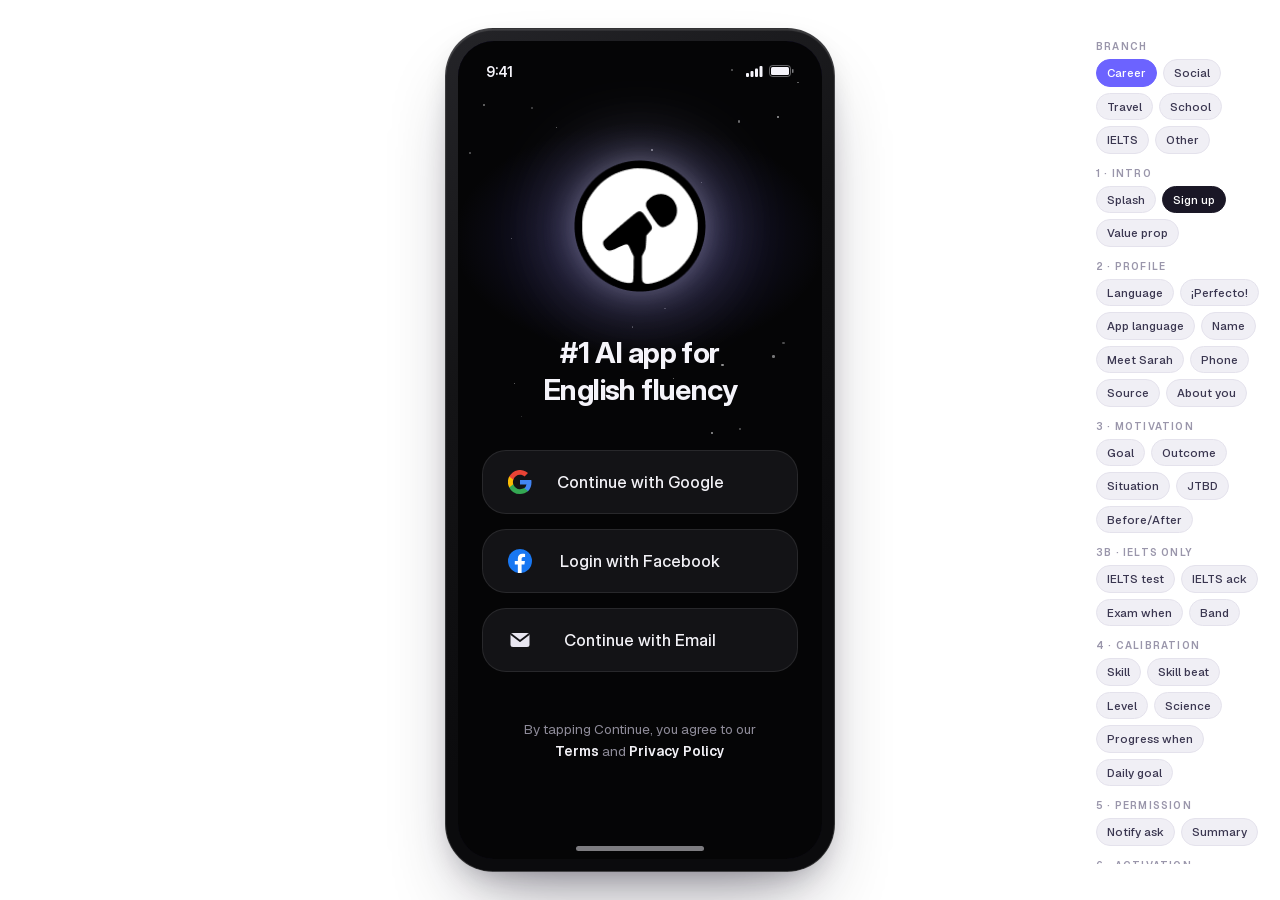
==== commit 973dc69a: "Analysing screen: one star, and a layout that stops moving The mark is now a single centred star. It" ====
--- a/index.html
+++ b/index.html
@@ -970,18 +970,23 @@
 .ana-star{position:relative;width:132px;height:132px;display:grid;place-items:center;}
 .ana-glow{position:absolute;inset:-24%;border-radius:50%;pointer-events:none;
   background:radial-gradient(circle,rgba(139,132,255,.34),rgba(108,99,255,.08) 46%,transparent 70%);
-  animation:anaBreathe 3.2s ease-in-out infinite;}
+  animation:anaBreathe 5s ease-in-out infinite;}
 .ana-star svg{position:absolute;}
-.ana-s1{width:96px;height:96px;animation:anaSpin 6s linear infinite;
-  filter:drop-shadow(0 0 16px rgba(139,132,255,.55));}
-.ana-s2{width:46px;height:46px;transform-origin:50% 50%;translate:34px -30px;
-  fill:rgba(180,174,255,.5);animation:anaSpinBack 8s linear infinite;}
-@keyframes anaSpin{from{transform:rotate(0deg) scale(1);}
-  50%{transform:rotate(180deg) scale(1.07);} to{transform:rotate(360deg) scale(1);}}
-@keyframes anaSpinBack{from{transform:rotate(0deg);} to{transform:rotate(-360deg);}}
-@keyframes anaBreathe{0%,100%{opacity:.5;transform:scale(.9);}50%{opacity:1;transform:scale(1.06);}}
-.ana-line{margin:0;max-width:19ch;text-align:center;font-family:var(--font-display);
-  font-weight:600;font-size:19px;line-height:1.4;color:var(--text-hi);
+/* the swell and the shine ride the same 5s turn, so it brightens as it grows */
+.ana-s1{width:104px;height:104px;animation:anaSpin 5s ease-in-out infinite;}
+@keyframes anaSpin{
+  0%  {transform:rotate(0deg)   scale(.84);filter:drop-shadow(0 0 9px rgba(139,132,255,.40)) brightness(.96);}
+  50% {transform:rotate(180deg) scale(1.16);filter:drop-shadow(0 0 28px rgba(184,178,255,.95)) brightness(1.28);}
+  100%{transform:rotate(360deg) scale(.84);filter:drop-shadow(0 0 9px rgba(139,132,255,.40)) brightness(.96);}}
+@keyframes anaBreathe{0%,100%{opacity:.45;transform:scale(.86);}50%{opacity:1;transform:scale(1.1);}}
+.ana-line{--ana-lh:1.4;--ana-fs:19px;
+  /* every line measures 1 or 2 rendered lines in both languages, so reserving
+     two keeps the text on one axis and the bar below fixed. min-height, not
+     height: a longer line should grow the box rather than be clipped. */
+  margin:0;width:19ch;min-height:calc(var(--ana-fs) * var(--ana-lh) * 2);
+  display:flex;align-items:center;justify-content:center;
+  text-align:center;font-family:var(--font-display);
+  font-weight:600;font-size:var(--ana-fs);line-height:var(--ana-lh);color:var(--text-hi);
   transition:opacity .32s var(--ease-out),transform .32s var(--ease-out);}
 .ana-line.out{opacity:0;transform:translateY(-6px);}
 .ana-bar{width:132px;height:3px;border-radius:2px;background:rgba(255,255,255,.10);overflow:hidden;}
@@ -989,7 +994,7 @@
   background:linear-gradient(90deg,var(--indigo-600),var(--indigo-300));
   transition:width .5s linear;}
 @media (prefers-reduced-motion: reduce){
-  .ana-s1,.ana-s2,.ana-glow{animation:none;}
+  .ana-s1,.ana-glow{animation:none;}
 }
 /* score report — an overall gauge, then one card per skill */
 #score .sc-body{justify-content:flex-start;gap:0;overflow-y:auto;scrollbar-width:none;padding-top:10px;}
@@ -1763,7 +1768,6 @@
     <div class="ana-wrap">
       <div class="ana-star">
         <i class="ana-glow"></i>
-        <svg class="ana-s2" viewBox="0 0 64 64" aria-hidden="true"><path d="M32 3 C34.4 19.6 44.4 29.6 61 32 C44.4 34.4 34.4 44.4 32 61 C29.6 44.4 19.6 34.4 3 32 C19.6 29.6 29.6 19.6 32 3 Z"/></svg>
         <svg class="ana-s1" viewBox="0 0 64 64" aria-hidden="true">
           <defs><linearGradient id="anaG" x1="0" y1="0" x2="1" y2="1">
             <stop offset="0" stop-color="#9E97FF"/><stop offset="1" stop-color="#6C63FF"/>
@@ -3742,7 +3746,7 @@
   '3b · IELTS only':[['qwhy','IELTS test','ielts'],['ackielts','IELTS ack','ielts'],['qwhen','Exam when','ielts'],['qband','Band','ielts']],
   '4 · Calibration':[['qskill','Skill'],['ctxfeat','Skill beat'],['qlevel','Level'],['ctxsci','Science'],['qtime','Progress when'],['qdaily','Daily goal']],
   '5 · Permission':[['qnotif','Notify ask'],['qsummary','Summary']],
-  '6 · Activation':[['act','Speak task'],['listen','Listening'],['score','Score'],['acthint','Hint flow'],['hintscore','Hint results']],
+  '6 · Activation':[['act','Speak task'],['listen','Listening'],['analysing','Impromptu loader'],['score','Score'],['acthint','Hint flow'],['hintscore','Hint results']],
   '7 · Plan \u2192 Pay':[['loader','Loader'],['plan','Plan'],['letter','Promise'],['paywall','Paywall'],['exitoffer','Exit offer'],['bridge','Bridge']]
 };
 
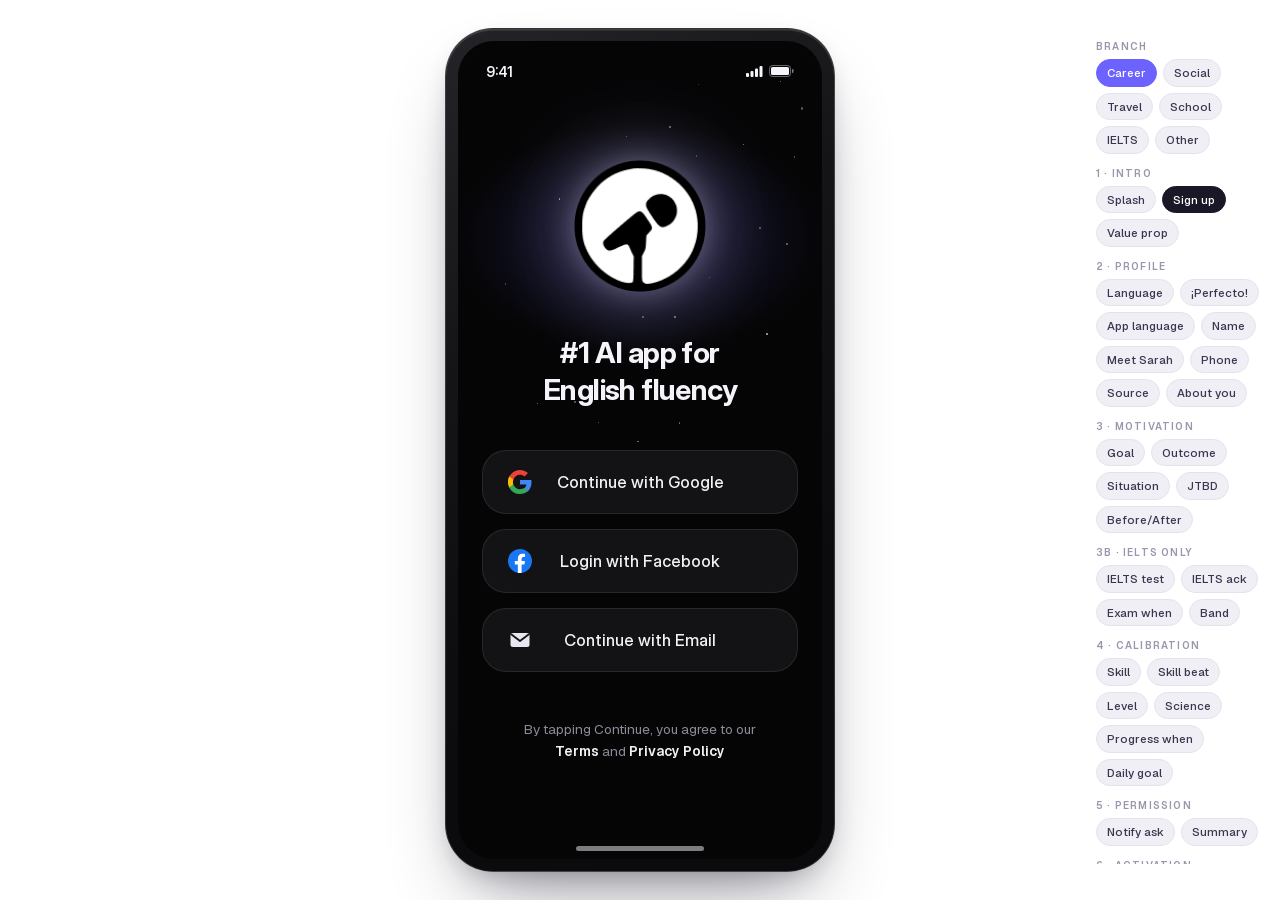
==== commit de9a4a42: "Quiet the analysing background so the loader is the brightest thing The screen inherited the ambient" ====
--- a/index.html
+++ b/index.html
@@ -965,7 +965,13 @@
 .stopbtn{width:74px;height:74px;border-radius:50%;background:linear-gradient(180deg,#fff,#EDEBF6);display:grid;place-items:center;box-shadow:0 0 0 12px rgba(255,255,255,.06);transition:transform var(--dur-fast) var(--ease-out);}
 .stopbtn:active{transform:scale(.94);}
 .stopbtn span{width:24px;height:24px;border-radius:6px;background:#E06A5A;display:block;}
-/* analysing: an AI star over one line of copy at a time */
+/* analysing: an AI star over one line of copy at a time.
+   The ambient gradients are dropped for a near-flat ground with one soft pool of
+   light centred on the star, so nothing competes with it. */
+#analysing{background:
+  radial-gradient(46% 26% at 50% 41%, rgba(120,111,255,.16), transparent 70%),
+  linear-gradient(180deg,#0B0916 0%,#0A0814 46%,#08060F 100%);}
+
 #analysing .ana-wrap{flex:1;min-height:0;display:flex;flex-direction:column;align-items:center;justify-content:center;gap:34px;width:100%;}
 .ana-star{position:relative;width:132px;height:132px;display:grid;place-items:center;}
 .ana-glow{position:absolute;inset:-24%;border-radius:50%;pointer-events:none;
@@ -2190,7 +2196,7 @@
   if(fill){fill.style.width='0%';requestAnimationFrame(()=>requestAnimationFrame(()=>{fill.style.width=fill.dataset.w+'%';}));}
   if(id==='valueprop'){enterValueProp();} else {vpStop();}
   if(id==='ack'){runAck();}
-  document.getElementById('app').classList.toggle('quiet-bg',['ctxstat','ctxfeat','act','acthint','listen','hintscore','plan','letter'].includes(id));
+  document.getElementById('app').classList.toggle('quiet-bg',['ctxstat','ctxfeat','act','acthint','listen','analysing','hintscore','plan','letter'].includes(id));
   const sarahOn=!!n.classList.contains('has-sarah');
   document.getElementById('app').classList.toggle('sarah-on',sarahOn);
   if(sarahOn){clearTimeout(swT);swT=setTimeout(sarahIdle,350);} /* blink lands with the incoming question */
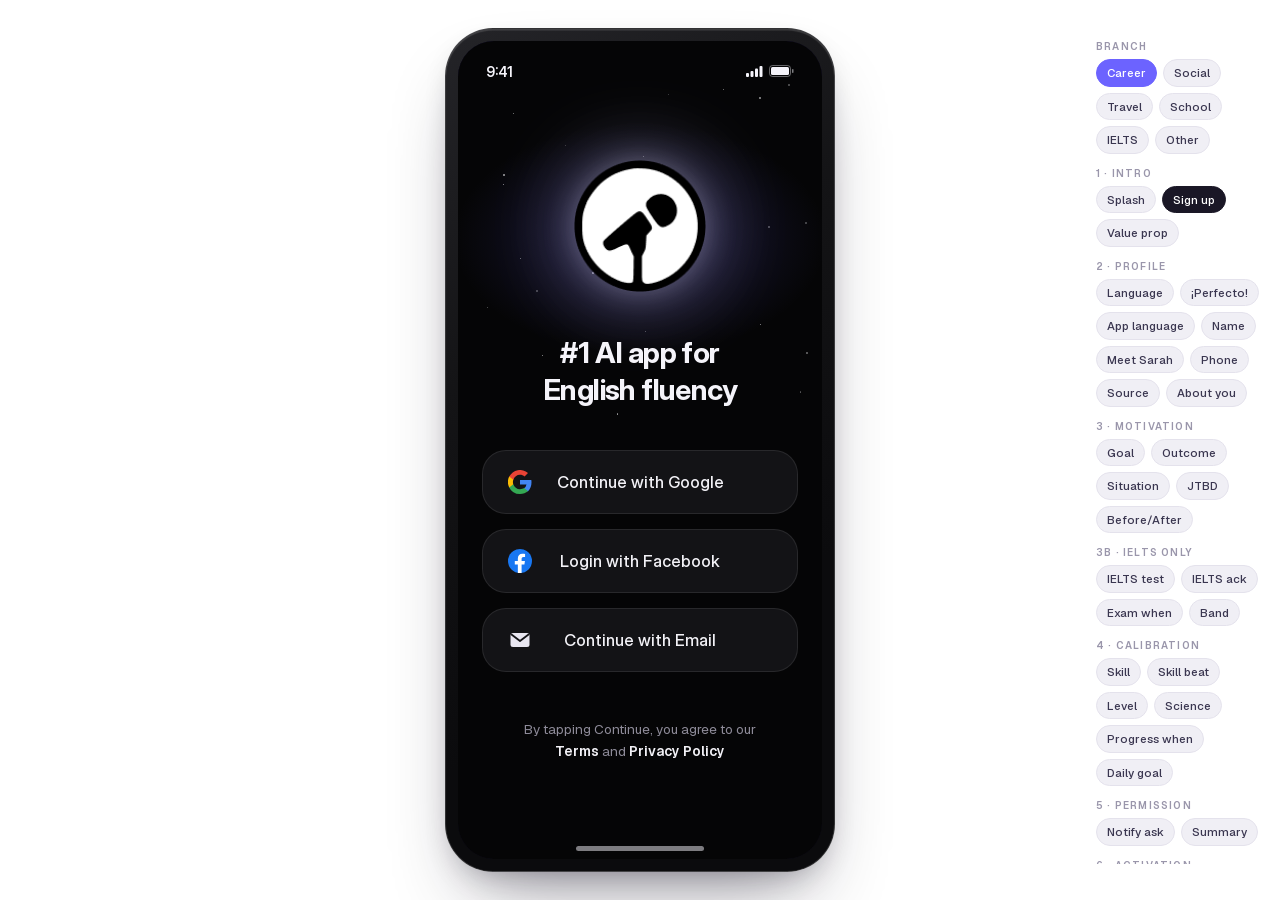
==== commit fe79d542: "Bring the pronunciation practice up to the India build The two were already the same component - the" ====
--- a/index.html
+++ b/index.html
@@ -668,8 +668,11 @@
 .hint-tip{position:absolute;bottom:calc(100% + 22px);right:-8px;white-space:nowrap;background:var(--indigo-500);color:#fff;font-size:12px;font-weight:600;padding:6px 11px;border-radius:9px;box-shadow:0 6px 16px -6px rgba(108,99,255,.5);}
 .hint-tip::after{content:"";position:absolute;top:100%;right:26px;transform:translateY(-4px) rotate(45deg);width:8px;height:8px;background:var(--indigo-500);}
 /* hint scaffold */
-.scaf-progress{width:100%;height:5px;border-radius:999px;background:rgba(255,255,255,.10);margin-top:16px;overflow:hidden;}
-.scaf-progress i{display:block;height:100%;width:6%;background:linear-gradient(90deg,var(--indigo-600),var(--indigo-300));border-radius:inherit;transition:width .45s var(--ease-out);}
+.scaf-progress{width:100%;height:12px;border-radius:999px;background:rgba(255,255,255,.10);margin-top:14px;overflow:hidden;}
+.scaf-progress i{display:block;height:100%;width:6%;background:linear-gradient(90deg,var(--indigo-600),var(--indigo-300));border-radius:inherit;transition:width .45s var(--ease-out),background .3s var(--ease-out);}
+/* the bar carries the win too, not just the position */
+.scaf-progress.win i{background:linear-gradient(90deg,#2FBF8A,#5BE8B4);}
+.hs-view.alldone .scaf-progress i{background:var(--green);}
 /* reading state: scenario then question, both plain, neither competing with the
    passage the learner is actually meant to read */
 #acthint.reading .ah-ctx{margin-top:12px;font-size:14px;line-height:1.55;}
@@ -737,14 +740,12 @@
 #hintscore .gold .hs-bub{background:var(--gold-600);}
 #hintscore .gold .hs-bub::after{border-left-color:var(--gold-600);}
 #hintscore .gold .fq em{color:var(--gold-300);}
-.hs-passage{margin-top:20px;border-radius:26px;padding:32px 26px;background:rgba(255,255,255,.045);border:1px solid rgba(255,255,255,.09);box-shadow:inset 0 0 70px rgba(108,99,255,.13),inset 0 1px 0 rgba(255,255,255,.06);}
+.hs-passage{margin-top:auto;margin-bottom:auto;border-radius:26px;padding:36px 26px;background:rgba(255,255,255,.045);border:1px solid rgba(255,255,255,.09);box-shadow:inset 0 0 70px rgba(108,99,255,.13),inset 0 1px 0 rgba(255,255,255,.06);}
 .hs-passage .ah-para{font-size:17px;line-height:2;text-align:left;color:var(--text-mid);}
-#hsErrorsView .hs-passage{margin-top:auto;margin-bottom:auto;min-height:286px;display:flex;flex-direction:column;justify-content:center;}
+#hsErrorsView .hs-passage{margin-top:auto;margin-bottom:auto;display:flex;flex-direction:column;justify-content:center;}
 #hsPracPassage{margin-bottom:0;}
 .hs-passage .hlw.ok{color:var(--green);background:rgba(67,214,160,.15);}
 .hs-passage .hlw.idle{color:var(--text-low);background:rgba(255,255,255,.05);}
-.pron-card{margin-bottom:6px;}
-.hs-passage .ah-para{font-size:16px;line-height:1.7;}
 .hs-passage .hlw{font-style:normal;font-weight:700;color:var(--gold-300);background:rgba(240,163,47,.13);border-radius:9px;padding:2px 8px;transition:color .5s,background .5s;}
 .hs-state{margin-top:26px;margin-bottom:10px;text-align:left;font-family:var(--font-display);font-weight:600;font-size:13.5px;color:var(--indigo-300);transition:color .4s;}
 .hs-state.ok{color:var(--green);}
@@ -756,15 +757,15 @@
 .pc-top{display:flex;justify-content:space-between;align-items:flex-start;}
 .pc-word{font-family:var(--font-display);font-weight:700;font-size:32px;letter-spacing:-.01em;color:var(--text-hi);}
 .pc-word i{font-style:normal;color:var(--gold-300);}
-.pc-ph{margin-top:4px;font-size:13px;color:var(--text-mid);}
+.pc-ph{margin-top:4px;font-size:13px;color:var(--text-low);}
 .pc-play{display:flex;align-items:center;gap:7px;background:rgba(255,255,255,.06);border:1px solid var(--stroke);border-radius:999px;padding:5px 11px 5px 5px;color:var(--indigo-300);}
 .pc-play img{width:26px;height:26px;border-radius:50%;object-fit:cover;}
 .pc-play svg{width:16px;height:16px;}
 .pc-bottom{display:flex;justify-content:space-between;align-items:flex-end;margin-top:24px;gap:12px;}
 .pc-score b{display:block;font-family:var(--font-display);font-weight:700;font-size:30px;color:var(--gold-300);transition:color .4s;}
-.pc-score span{display:block;margin-top:2px;font-size:11.5px;color:var(--text-mid);}
+.pc-score span{display:block;margin-top:2px;font-size:11.5px;color:var(--text-low);}
 .pc-right{flex:1;display:flex;flex-direction:column;align-items:stretch;gap:9px;}
-.pc-tip{text-align:center;font-size:12.5px;color:var(--text-mid);}
+.pc-tip{text-align:center;font-size:12.5px;color:var(--text-low);}
 .pc-tip b{color:var(--text-hi);}
 .pc-btn{display:inline-flex;align-items:center;justify-content:center;gap:8px;min-height:50px;border-radius:999px;font-family:var(--font-display);font-weight:600;font-size:14.5px;background:linear-gradient(180deg,#8B84FF,#6C63FF);color:#fff;transition:background .3s,color .3s,border-color .3s;border:1.5px solid transparent;}
 .pc-btn svg{width:17px;height:17px;}
@@ -772,7 +773,7 @@
 .pc-btn.done{background:rgba(67,214,160,.14);border-color:rgba(67,214,160,.55);color:var(--green);animation:none;}
 @keyframes pcPulse{50%{box-shadow:0 0 0 8px rgba(67,214,160,.10)}}
 .pron-card.done{border-color:rgba(67,214,160,.6);box-shadow:inset 0 0 40px rgba(67,214,160,.12);}
-.pron-card.done .pc-word,.pron-card.done .pc-word i{color:var(--green);}
+.pron-card.done .pc-word i{color:var(--green);}
 .pron-card.done .pc-score b{color:var(--green);}
 .pc-burst{position:absolute;inset:-3px;border-radius:25px;border:2px solid rgba(67,214,160,.7);opacity:0;pointer-events:none;}
 .pron-card.done .pc-burst{animation:pcBurst .9s var(--ease-out) forwards;}
@@ -1801,7 +1802,7 @@
     </div>
     <div class="hs-view" id="hsErrorsView" hidden>
       <h2 class="fq" style="margin-top:40px">First, let's fix your<br><em>pronunciation</em>.</h2>
-      <p class="fsub">Two words from your answer need work.</p>
+      <p class="fsub" id="hsFixSub">Two words from your answer need work.</p>
       <div class="scaf-card readmode hs-passage" id="hsPassage" data-en></div>
       <div class="fcta"><button class="btn" id="hsFix">Let's correct them</button></div>
     </div>
@@ -3228,6 +3229,8 @@
     track.innerHTML=t;labels.innerHTML=l;
   }
   ['hsMeterView','hsErrorsView','hsPracticeView','hsDoneView'].forEach((v,i)=>document.getElementById(v).hidden=i>0);
+  document.getElementById('hsPracticeView').classList.remove('alldone');
+  document.getElementById('hsFill').parentElement.classList.remove('win');
   const view=document.getElementById('hsMeterView');
   view.classList.remove('gold');
   document.getElementById('hsSay').textContent=isAdvancedLearner()
@@ -3235,6 +3238,9 @@
     : isBeginner()
       ? 'I listened to how you said it. Here is where you are starting from.'
       : 'You used the hint, so I scored your speech on pronunciation first. Here is where you stand.';
+  document.getElementById('hsFixSub').textContent=isBeginner()
+    ? 'Two words from your reading need work.'
+    : 'Two words from your answer need work.';
   document.getElementById('hsHead').innerHTML='Your<br>speech<br>level';
   document.getElementById('hsNext1').style.visibility='hidden';
   document.querySelectorAll('#hsLabels span').forEach(sp=>sp.classList.remove('tgt'));
@@ -3264,7 +3270,11 @@
 }
 function hsPassageHTML(){
   const words=pronSet();
-  let text=readingParts().join(' ');
+  /* show only the sentences carrying the drill words. The whole answer ran to
+     five lines and buried the two highlights; trimming keeps them findable. */
+  const all=readingParts().join(' ').split(/(?<=[.?!])\s+/).filter(Boolean);
+  const keep=all.filter(sn=>words.some(pw=>new RegExp('\\b'+pw.w+'\\b','i').test(sn)));
+  let text=(keep.length?keep:all).join(' ');
   words.forEach((pw,i)=>{text=text.replace(new RegExp('\\b'+pw.w+'\\b','i'),m=>`<b class="hlw" data-i="${i}">${m}</b>`);});
   return '<p class="ah-para">'+text+'</p>';
 }
@@ -3282,7 +3292,9 @@
 function hsLoadWord(){
   const words=pronSet();
   const pw=words[hsWordIdx];
-  document.getElementById('hsFill').style.width=(hsWordIdx===0?8:50)+'%';
+  const fill=document.getElementById('hsFill');
+  fill.parentElement.classList.remove('win');
+  fill.style.width=(hsWordIdx===0?8:50)+'%';
   document.querySelectorAll('#hsPracPassage .hlw').forEach(el=>{
     const i=+el.dataset.i;
     el.classList.toggle('ok',i<hsWordIdx);
@@ -3325,7 +3337,9 @@
     document.getElementById('pcScore').textContent=Math.min(80,sc)+'%';
     if(sc>=80)clearInterval(hsScoreT);
   },40);
-  document.getElementById('hsFill').style.width=(hsWordIdx===0?50:100)+'%';
+  const fill=document.getElementById('hsFill');
+  fill.style.width=(hsWordIdx===0?50:100)+'%';
+  fill.parentElement.classList.add('win');
   const hl=document.querySelector(`#hsPracPassage .hlw[data-i="${hsWordIdx}"]`);
   if(hl)hl.classList.add('ok');
 
@@ -3340,6 +3354,9 @@
 });
 function hsShowDone(){
   const words=pronSet();
+  document.getElementById('hsPracticeView').classList.add('alldone');
+  document.getElementById('hsFill').style.width='100%';
+  document.querySelectorAll('#hsPracPassage .hlw').forEach(w=>w.classList.add('ok'));
   document.getElementById('hsPracticeView').hidden=true;
   document.getElementById('hsDoneSub').textContent=`You practiced \u201C${words[0].w}\u201D and \u201C${words[1].w}\u201D. Real progress already.`;
   document.getElementById('hsTraj').innerHTML=trajHTML('1',curLevelName(),'First step',goalLevelName());
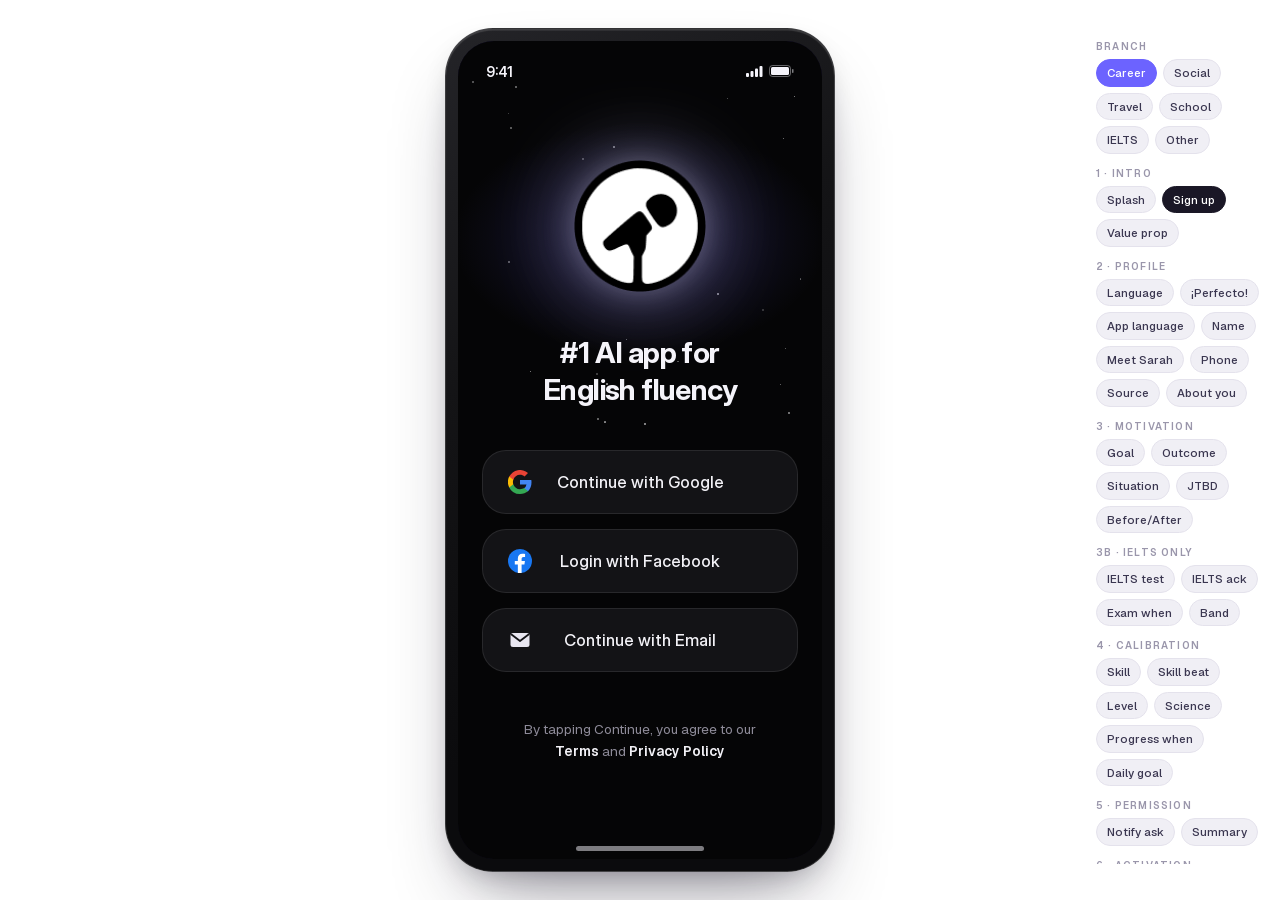
==== commit 6c58354c: "Match the pronunciation screens to the India build's proportions Measured both at the same viewport " ====
--- a/index.html
+++ b/index.html
@@ -668,7 +668,7 @@
 .hint-tip{position:absolute;bottom:calc(100% + 22px);right:-8px;white-space:nowrap;background:var(--indigo-500);color:#fff;font-size:12px;font-weight:600;padding:6px 11px;border-radius:9px;box-shadow:0 6px 16px -6px rgba(108,99,255,.5);}
 .hint-tip::after{content:"";position:absolute;top:100%;right:26px;transform:translateY(-4px) rotate(45deg);width:8px;height:8px;background:var(--indigo-500);}
 /* hint scaffold */
-.scaf-progress{width:100%;height:12px;border-radius:999px;background:rgba(255,255,255,.10);margin-top:14px;overflow:hidden;}
+.scaf-progress{flex:none;width:100%;height:12px;border-radius:999px;background:rgba(255,255,255,.10);margin-top:14px;overflow:hidden;}
 .scaf-progress i{display:block;height:100%;width:6%;background:linear-gradient(90deg,var(--indigo-600),var(--indigo-300));border-radius:inherit;transition:width .45s var(--ease-out),background .3s var(--ease-out);}
 /* the bar carries the win too, not just the position */
 .scaf-progress.win i{background:linear-gradient(90deg,#2FBF8A,#5BE8B4);}
@@ -1003,6 +1003,28 @@
 @media (prefers-reduced-motion: reduce){
   .ana-s1,.ana-glow{animation:none;}
 }
+/* --- pronunciation practice, matched to the India build ---------------------
+   Scoped to the two views only: the level meter before it and the done screen
+   after it keep the flow's normal treatment. */
+#hintscore.pron-flat{background:linear-gradient(180deg,#0D0B14 0%,#0B0912 55%,#08070E 100%);}
+#hintscore.pron-flat .aurora{opacity:0;}
+/* the passage card holds one size whatever the passage length, with the text
+   centred inside it, so the two views never jump */
+#hintscore.pron-flat #hsPassage,
+#hintscore.pron-flat #hsPracPassage{
+  min-height:280px;flex:none;padding:36px 26px;border-radius:26px;
+  display:flex;flex-direction:column;justify-content:center;
+  background:rgba(255,255,255,.043);
+  border:1px solid rgba(255,255,255,.09);
+  box-shadow:inset 0 0 70px rgba(255,255,255,.028),inset 0 1px 0 rgba(255,255,255,.06);}
+#hintscore.pron-flat .hs-passage .ah-para{
+  font-size:22px;line-height:2.1;color:var(--text-hi);}
+/* India's gold sits back against the flat ground; the brighter token would glare */
+#hintscore.pron-flat .hs-passage .hlw{color:#D9A24A;background:rgba(217,162,74,.13);}
+#hintscore.pron-flat .pc-word i,
+#hintscore.pron-flat .pc-score b{color:#D9A24A;}
+#hintscore.pron-flat .pron-card.done .pc-word i,
+#hintscore.pron-flat .pron-card.done .pc-score b{color:var(--green);}
 /* score report — an overall gauge, then one card per skill */
 #score .sc-body{justify-content:flex-start;gap:0;overflow-y:auto;scrollbar-width:none;padding-top:10px;}
 #score .sc-body::-webkit-scrollbar{display:none;}
@@ -3229,6 +3251,7 @@
     track.innerHTML=t;labels.innerHTML=l;
   }
   ['hsMeterView','hsErrorsView','hsPracticeView','hsDoneView'].forEach((v,i)=>document.getElementById(v).hidden=i>0);
+  document.getElementById('hintscore').classList.remove('pron-flat');
   document.getElementById('hsPracticeView').classList.remove('alldone');
   document.getElementById('hsFill').parentElement.classList.remove('win');
   const view=document.getElementById('hsMeterView');
@@ -3279,6 +3302,7 @@
   return '<p class="ah-para">'+text+'</p>';
 }
 document.getElementById('hsNext1').addEventListener('click',()=>{
+  document.getElementById('hintscore').classList.add('pron-flat');
   document.getElementById('hsMeterView').hidden=true;
   document.getElementById('hsPassage').innerHTML=hsPassageHTML();
   document.getElementById('hsErrorsView').hidden=false;
@@ -3354,6 +3378,7 @@
 });
 function hsShowDone(){
   const words=pronSet();
+  document.getElementById('hintscore').classList.remove('pron-flat');   /* the done screen is unchanged */
   document.getElementById('hsPracticeView').classList.add('alldone');
   document.getElementById('hsFill').style.width='100%';
   document.querySelectorAll('#hsPracPassage .hlw').forEach(w=>w.classList.add('ok'));
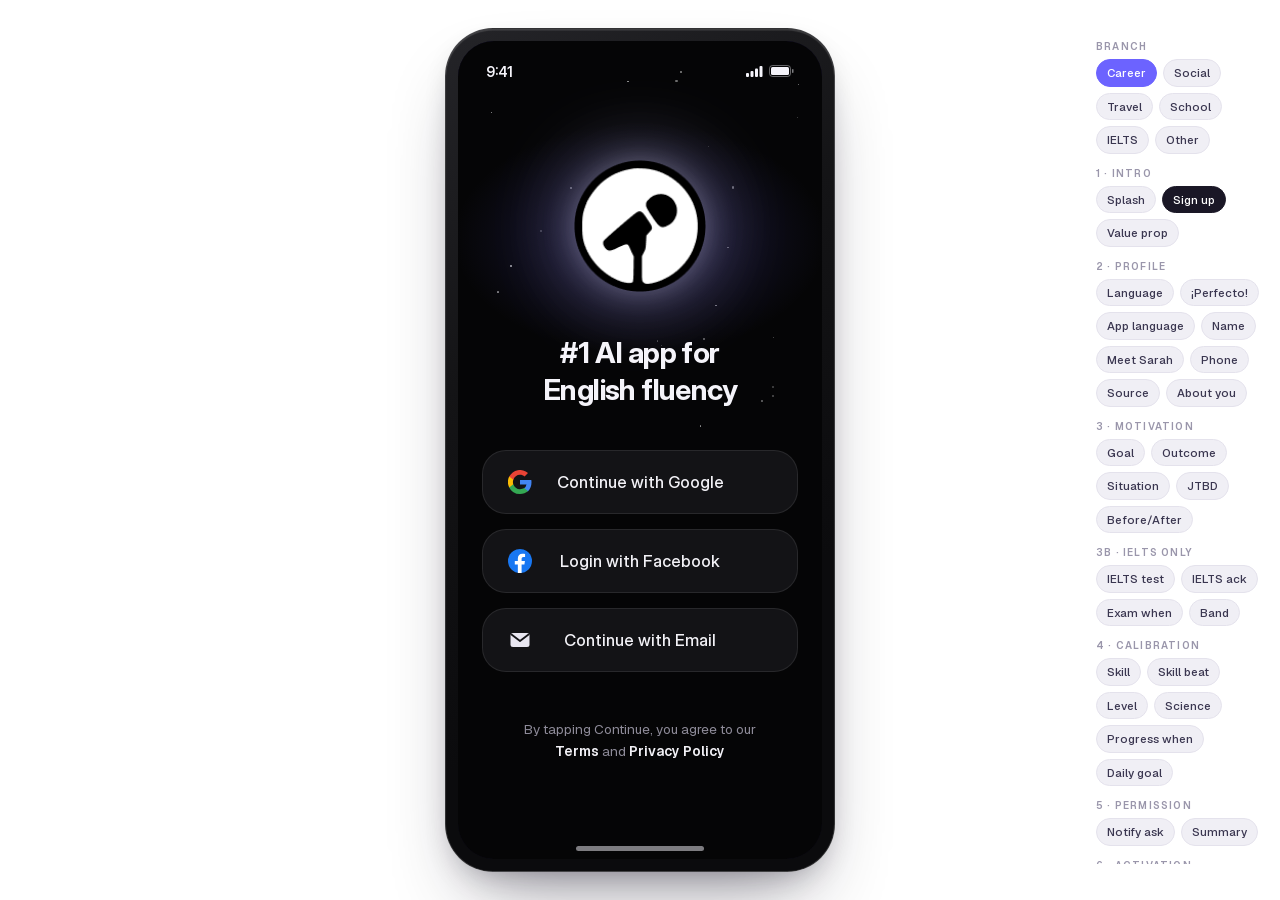
==== commit 72e617a5: "Split the speaking task content into practice.js and simplify it The scenarios, questions and model " ====
--- a/index.html
+++ b/index.html
@@ -2037,7 +2037,8 @@
     </div>
 </div></div></div>
 
-<script src="content.js"></script>
+<script src="practice.js"></script>
+  <script src="content.js"></script>
 <script>
 const appEl=document.getElementById('app');
 const tint=document.getElementById('tint');
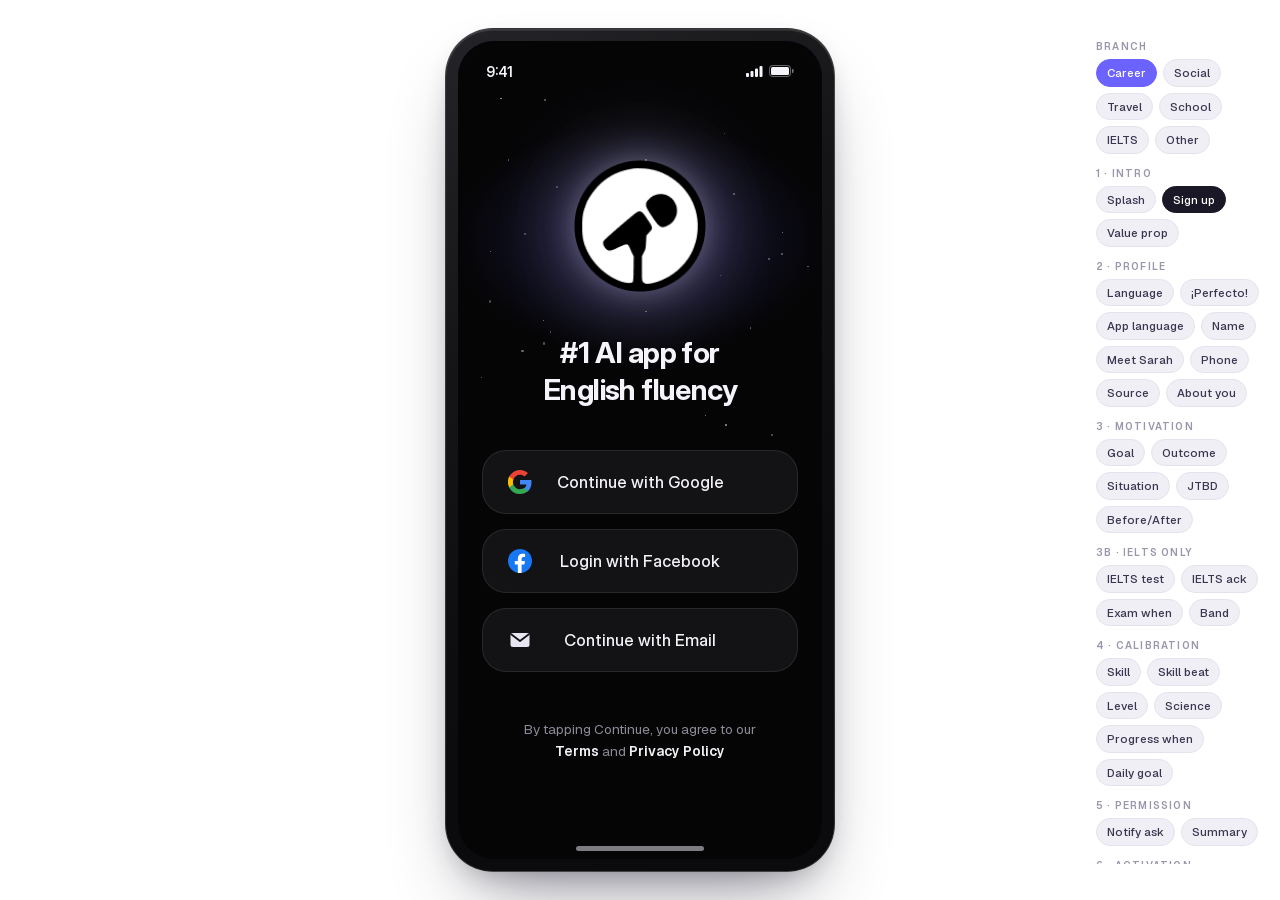
==== commit 42e89a9a: "Simplify the speaking tasks, drop the scenarios, add Spanish guides Content, per the review:   - eve" ====
--- a/index.html
+++ b/index.html
@@ -654,6 +654,10 @@
 .micbtn svg{width:30px;height:30px;color:#fff;}
 .coach .av-img{width:40px;height:40px;border-radius:50%;object-fit:cover;flex:none;border:1.5px solid rgba(139,132,255,.5);}
 .say-ctx{display:block;font-size:13px;color:var(--text-mid);}
+.say-ctx[hidden]{display:none;}
+.say-es{display:block;margin-top:7px;font-size:14px;line-height:1.45;color:var(--indigo-300);}
+.say-es[hidden]{display:none;}
+.say-ctx[hidden] + .say-q{margin-top:0;}
 .say-q{display:block;margin-top:6px;font-family:var(--font-display);font-weight:600;font-size:17px;line-height:1.4;color:var(--text-hi);}
 .mic-row{position:relative;display:flex;align-items:center;justify-content:center;}
 .tip-bub{position:absolute;bottom:calc(100% + 12px);left:50%;transform:translateX(-50%);white-space:nowrap;background:var(--indigo-500);color:#fff;font-size:12.5px;font-weight:600;padding:7px 13px;border-radius:10px;box-shadow:0 6px 16px -6px rgba(108,99,255,.5);transition:opacity .3s var(--ease-out);}
@@ -673,6 +677,18 @@
 /* the bar carries the win too, not just the position */
 .scaf-progress.win i{background:linear-gradient(90deg,#2FBF8A,#5BE8B4);}
 .hs-view.alldone .scaf-progress i{background:var(--green);}
+/* translate and listen, offered at the foot of the reading card */
+#ahCard.readmode{position:relative;padding-bottom:66px;}
+.rd-tools{position:absolute;left:20px;bottom:16px;display:flex;gap:9px;}
+.rd-tool{width:38px;height:38px;border-radius:50%;display:grid;place-items:center;
+  background:rgba(255,255,255,.05);border:1px solid rgba(255,255,255,.13);
+  color:var(--text-mid);transition:color .25s var(--ease-out),border-color .25s var(--ease-out),background .25s var(--ease-out);}
+.rd-tool svg{width:18px;height:18px;}
+.rd-tool:active{transform:scale(.94);}
+.rd-tool.on{color:var(--indigo-300);border-color:rgba(139,132,255,.5);background:rgba(108,99,255,.14);}
+.ah-es{display:none;margin:14px 0 0;padding-top:13px;border-top:1px solid rgba(255,255,255,.10);
+  font-size:15px;line-height:1.75;color:var(--indigo-300);}
+.scaf-card.showes .ah-es{display:block;}
 /* reading state: scenario then question, both plain, neither competing with the
    passage the learner is actually meant to read */
 #acthint.reading .ah-ctx{margin-top:12px;font-size:14px;line-height:1.55;}
@@ -682,6 +698,8 @@
 .ah-ctx[hidden]{display:none;}
 #acthint .ah-ctx + .fq{margin-top:5px!important;}
 .scaf-card{margin-top:14px;width:100%;border-radius:18px;padding:4px 16px;background:rgba(255,255,255,.05);border:1px solid rgba(255,255,255,.10);display:flex;flex-direction:column;}
+.seg-es{display:none;font-style:normal;margin-top:5px;font-size:13.5px;line-height:1.45;color:var(--indigo-300);}
+.seg.cur .seg-es{display:block;}
 .scaf-card .seg{padding:11px 0;border-bottom:1px solid rgba(255,255,255,.07);transition:opacity .3s var(--ease-out);}
 .scaf-card .seg:last-child{border-bottom:none;}
 .scaf-card .seg .st{display:block;background:none;border:none;padding:0;border-radius:0;font-family:var(--font-display);font-weight:600;font-size:9.5px;letter-spacing:.13em;text-transform:uppercase;color:var(--text-low);margin:0 0 3px;transition:color .3s var(--ease-out);}
@@ -1740,7 +1758,7 @@
   <section class="screen fs" id="act">
     <span class="eyebrow" style="margin-top:26px">Your first practice</span>
     <div class="coach"><img class="av-img" src="images/sarah_av.webp" alt="Sarah"><div><div class="cn">Sarah</div><div class="cr">your speaking coach</div></div></div>
-    <div class="saybub"><span class="say-ctx" id="actCtx"></span><span class="say-q" id="actQ" data-en></span></div>
+    <div class="saybub"><span class="say-ctx" id="actCtx"></span><span class="say-q" id="actQ" data-en></span><span class="say-es" id="actEs" hidden></span></div>
     <div id="actMode"></div>
     <div class="fcta" style="align-items:center">
       <div class="mic-row" id="micRow">
@@ -2651,7 +2669,10 @@
   const name=answers.name||'friend';
   const iel=answers.qgoal==='ielts';
   if(id==='act'){
-    document.getElementById('actCtx').textContent=practiceCtx();
+    const actCtx=document.getElementById('actCtx');
+    actCtx.textContent=practiceCtx(); actCtx.hidden=!practiceCtx();
+    const actEs=document.getElementById('actEs'), pes=practiceES();
+    actEs.textContent=pes?pes.q:''; actEs.hidden=!pes;
     document.getElementById('actQ').textContent='\u201C'+practiceQ()+'\u201D';
     /* beginners never land here: qsummary sends read mode straight to `acthint`,
        so the old inline "Read this aloud" card only ever showed via the dev rail */
@@ -2801,7 +2822,8 @@
 function startListen(){
   const fam=FAMILIES[answers.fam]||FAMILIES.smalltalk;
   const ind=INDUSTRIES[occKey()]||INDUSTRIES.other;
-  document.getElementById('lisCtx').textContent=practiceCtx();
+  const lisCtx=document.getElementById('lisCtx');
+  lisCtx.textContent=practiceCtx(); lisCtx.hidden=!practiceCtx();
   document.getElementById('lisQ').textContent='\u201C'+practiceQ()+'\u201D';
   recSec=0;recPaused=false;
   document.getElementById('recTimer').textContent='0:00';
@@ -3184,7 +3206,20 @@
   if(isBeginner()) return affirmSet().words;
   return PRONWORDS[practiceKey()]||PRONWORDS['career|other'];
 }
-function practiceCtx(){ return practiceSet().ctx; }
+function practiceCtx(){ return practiceSet().ctx||''; }   /* no scenario line any more */
+/* the Spanish twin of whatever they are being asked to say. Shown to a Spanish
+   speaker whether or not they switched the app over: the guide is there to help
+   them understand the English, and their native language is what decides that.
+   Reachable in review with ?lang=Spanish, or the dev rail's language chip. */
+function esGuide(){ return answers.q6==='es' || answers.q5==='Spanish'; }
+function practiceES(){ return esGuide() ? (practiceSet().es||null) : null; }
+function affirmES(){
+  if(!esGuide())return null;
+  const a=affirmSet(); if(!a.es)return null;
+  const n=answers.name||'friend';
+  return a.es.map(l=>l.split('{name}').join(n));
+}
+function readingES(){ return isBeginner() ? affirmES() : (practiceES()||{}).parts||null; }
 function practiceQ(){ return practiceSet().q; }
 function practiceMode(){
   return (LEVELS.find(l=>l.id===answers.qlevel)||{}).mode||answers.mode||'hint';
@@ -3393,7 +3428,10 @@
 let actHintT,ahIdx=0,ahPhase='explain',ahReadT,ahFromBulb=false;
 function enterActHint(){
   const sc=practiceSet();
-  document.getElementById('ahCard').innerHTML=sc.parts.map((pt,i)=>`<div class="seg"><span class="st">${sc.steps[i]}</span><p>${pt}</p></div>`).join('');
+  const ses=practiceES();
+  document.getElementById('ahCard').innerHTML=sc.parts.map((pt,i)=>
+    `<div class="seg"><span class="st">${ses?ses.steps[i]:sc.steps[i]}</span><p>${pt}</p>`+
+    (ses?`<em class="seg-es">${ses.parts[i]}</em>`:'')+`</div>`).join('');
   document.getElementById('ahCard').classList.remove('readmode');
   document.getElementById('ahCard').style.minHeight='';
   document.getElementById('acthint').classList.remove('done');
@@ -3443,16 +3481,29 @@
       document.getElementById('ahEye').textContent='Try reading this';
       /* arriving from the bulb means the scenario was on screen a moment ago, so
          it is repetition; arriving directly, this is the first time they see it */
-      cx.textContent=practiceCtx(); cx.hidden=ahFromBulb;
+      cx.textContent=practiceCtx(); cx.hidden=ahFromBulb||!practiceCtx();
       ttl.textContent='\u201C'+practiceQ()+'\u201D';
     }
-    card.innerHTML='<p class="ah-para" id="ahPara">'+readingParts().join(' ').split(' ').map(w=>`<span class="w">${w}</span>`).join(' ')+'</p>';
+    const res=readingES();
+    /* the tools live inside the card, so they are rebuilt with it */
+    card.innerHTML='<p class="ah-para" id="ahPara">'+readingParts().join(' ').split(' ').map(w=>`<span class="w">${w}</span>`).join(' ')+'</p>'
+      +(res?'<p class="ah-es">'+res.join(' ')+'</p>':'')
+      +(res?'<div class="rd-tools"><button class="rd-tool" id="rdTr" aria-label="Translate"><svg viewBox="0 0 24 24" fill="none" stroke="currentColor" stroke-width="1.9" stroke-linecap="round" stroke-linejoin="round"><path d="M4 5h9M8.5 5v1.5c0 3-2 5.6-4.5 6.5"/><path d="M6 9.5c1 2.2 3 4 5.5 4.7"/><path d="m12.5 20 4-9 4 9M14 17.4h5"/></svg></button> <button class="rd-tool" id="rdSp" aria-label="Listen"><svg viewBox="0 0 24 24" fill="none" stroke="currentColor" stroke-width="1.9" stroke-linecap="round" stroke-linejoin="round"><path d="M4 9.5v5h3.2L12 19V5L7.2 9.5H4z"/><path d="M15.6 8.8a4.4 4.4 0 0 1 0 6.4"/><path d="M18.3 6.1a8 8 0 0 1 0 11.8"/></svg></button></div>':'');
+    card.classList.remove('showes');
     card.classList.add('readmode');
     document.getElementById('ahNext').hidden=true;
     document.getElementById('ahMicRow').hidden=false;
     document.getElementById('ahFill').style.width='50%';
   }
 }
+/* delegated, because the tools are rebuilt whenever the card is */
+document.getElementById('ahCard').addEventListener('click',e=>{
+  const tr=e.target.closest('#rdTr'), sp=e.target.closest('#rdSp');
+  const card=document.getElementById('ahCard');
+  if(tr){ const on=card.classList.toggle('showes'); tr.classList.toggle('on',on); }
+  /* the speaker is the affordance only; playback is not wired in the prototype */
+  if(sp){ sp.classList.add('on'); setTimeout(()=>sp.classList.remove('on'),1200); }
+});
 let ahPaused=false,ahWaveT;
 function ahFinishRead(){
   clearInterval(ahReadT);clearInterval(ahWaveT);
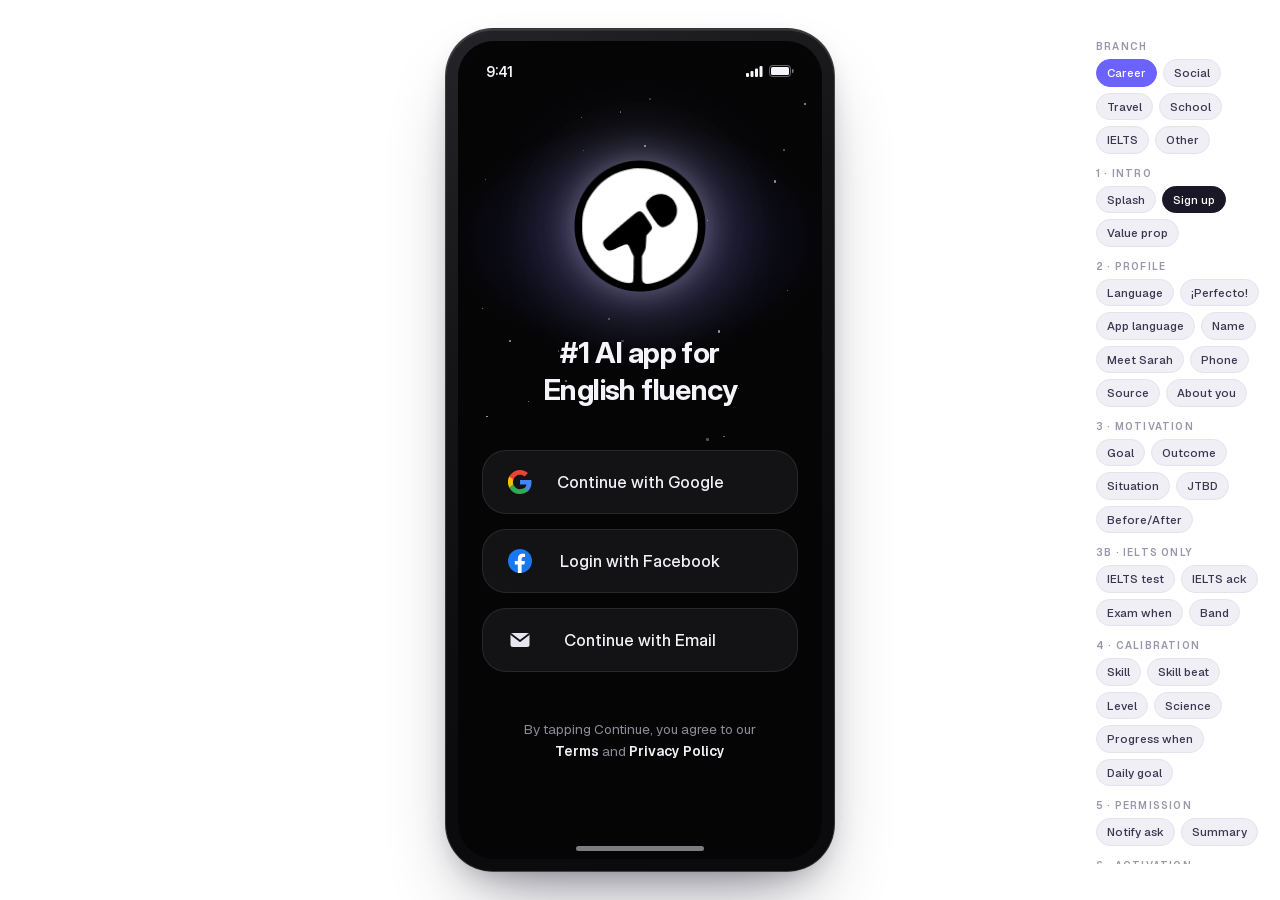
==== commit 615c6ce6: "Expose the language chip on the practice screens The Spanish guides key off native language, but act" ====
--- a/index.html
+++ b/index.html
@@ -3883,9 +3883,9 @@
 const VARIANTS={
   ctxout:['goal','mode'], qjtbd:['goal','mode'], ctxstat:['goal','mode'],
   ctxba:['goal','fam','gender'],                       /* gender picks the artwork */
-  act:['goal','occ','level'],                          /* level decides read vs improvise */
-  acthint:['goal','occ','level'],
-  listen:['goal','occ'],
+  act:['goal','occ','level','lang'],                   /* level decides read vs improvise, lang the guides */
+  acthint:['goal','occ','level','lang'],
+  listen:['goal','occ','lang'],
   hintscore:['fam','level'], score:['fam','skill'],
   ctxfeat:['skill'], ctxsci:['level'],
   plan:['goal','mode','fam','level','skill','time','min'],
